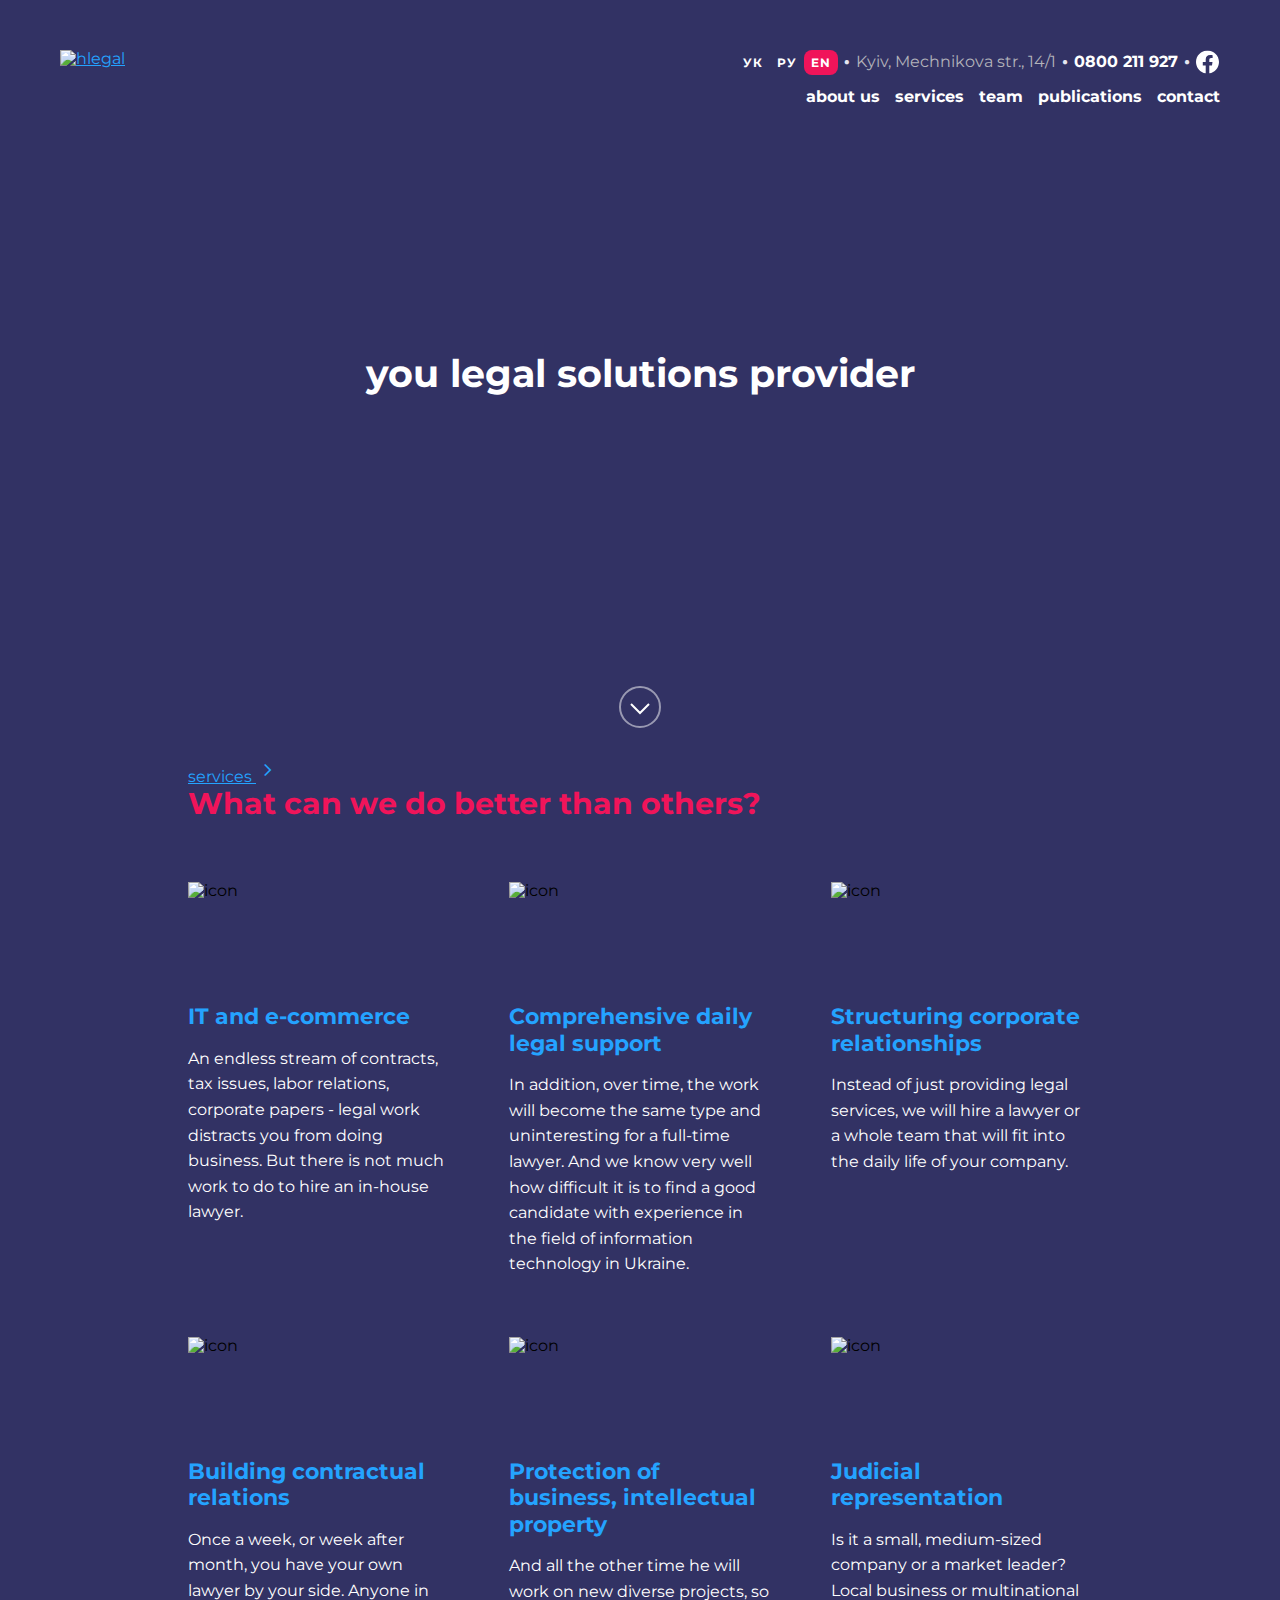
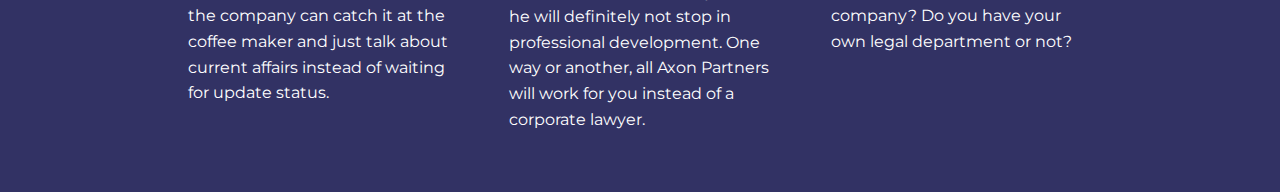
==== index.html @ b9152159 "Added services block (optimized)" ====
<!doctype html>
<html lang="en">
<head>
    <meta charset="UTF-8">
    <meta name="viewport"
          content="width=device-width, user-scalable=no, initial-scale=1.0, maximum-scale=1.0, minimum-scale=1.0">
    <meta http-equiv="X-UA-Compatible" content="ie=edge">
    <link rel="preconnect" href="https://fonts.googleapis.com">
    <link rel="preconnect" href="https://fonts.gstatic.com" crossorigin>
    <link href="https://fonts.googleapis.com/css2?family=Montserrat:wght@400;700&display=swap" rel="stylesheet">
    <link rel="stylesheet"
          href="https://fonts.googleapis.com/css2?family=Material+Symbols+Outlined:opsz,wght,FILL,GRAD@20..48,100..700,0..1,-50..200"/>
    <link rel="stylesheet" href="./style/normalize.css">
    <link rel="stylesheet" href="./style/style.css">
    <title>Hlegal | Homepage</title>
</head>
<body class="offer-page">
<header class="header">
    <div class="header--lang-bar">
        <ul class="languages">
            <li><a href="#">
                УК
            </a></li>
            <li><a href="#">
                РУ
            </a></li>
            <li><a class="active" href="#">
                EN
            </a></li>
        </ul>
        <span class="separator"> &#9679;</span>
        <p class="adress">Kyiv, Mechnikova str., 14/1</p>
        <span class="separator"> &#9679;</span>
        <a class="phone-number" href="tel:0800 211 927">0800 211 927</a>
        <span class="separator"> &#9679;</span>
        <a class="facebook" href="#"><img src="img/Facebook-Header.svg" alt="facebook"></a>
    </div>
    <div class="header--bar">
        <a class="logo-link" href=""><img src="img/Logo.svg" alt="hlegal"></a>
        <img class="slash" src="img/Slash.svg" alt="slash">
        <p>services</p>
        <div class="spacer"></div>
        <!--        <input type="checkbox" class="visually-hidden" id="nav-toggle">-->
        <!--        <label for="nav-toggle" class="header&#45;&#45;toggle">-->
        <!--            <span></span><span></span><span></span>-->
        <!--        </label>-->
    </div>
    <nav class="header--nav">
        <ul>
            <li><a href="#">about us</a></li>
            <li><a href="#">services</a></li>
            <li><a href="#">team</a></li>
            <li><a href="#">publications</a></li>
            <li><a href="#">contact</a></li>
        </ul>
    </nav>
</header>
<main>
    <section class="offer">
        <h1>you legal solutions provider</h1>
        <a class="move-down"></a>
    </section>
    <section class="services center">
        <div class="services--title">
        <a class="services--link" href="#">
            services
            <span class="material-symbols-outlined">
            keyboard_arrow_right
            </span>
        </a>
        <h2>
            What can we do better than others?
        </h2>
        </div>
        <article class="services--item">
            <img src="img/Icon_1.svg" alt="icon">

            <h3>
                IT and e-commerce
            </h3>
            <p>
                An endless stream of contracts, tax issues, labor relations, corporate papers - legal work distracts you
                from doing business. But there is not much work to do to hire an in-house lawyer.
            </p>
        </article>
        <article class="services--item">
            <img src="img/Icon_2.svg" alt="icon">

            <h3>
                Comprehensive daily
                legal support
            </h3>
            <p>
                In addition, over time, the work will become the same type and uninteresting for a full-time lawyer. And
                we know very well how difficult it is to find a good candidate with experience in the field of
                information technology in Ukraine.
            </p>
        </article>
        <article class="services--item">
            <img src="img/Icon_3.svg" alt="icon">

            <h3>
                Structuring corporate relationships
            </h3>
            <p>
                Instead of just providing legal services, we will hire a lawyer or a whole team that will fit into the
                daily life of your company.
            </p>
        </article>
        <article class="services--item">
            <img src="img/Icon_4.svg" alt="icon">

            <h3>
                Building contractual relations
            </h3>
            <p>
                Once a week, or week after month, you have your own lawyer by your side. Anyone in the company can catch
                it at the coffee maker and just talk about current affairs instead of waiting for update status.
            </p>
        </article>
        <article class="services--item">
            <img src="img/Icon_5.svg" alt="icon">

            <h3>
                Protection of business, intellectual property
            </h3>
            <p>
                And all the other time he will work on new diverse projects, so he will definitely not stop in
                professional development. One way or another, all Axon Partners will work for you instead of a corporate
                lawyer.
            </p>
        </article>
        <article class="services--item">
            <img src="img/Icon_6.svg" alt="icon">

            <h3>
                Judicial representation
            </h3>
            <p>
                Is it a small, medium-sized company or a market leader? Local business or multinational company? Do you
                have your own legal department or not?
            </p>
        </article>
    </section>
</main>
<footer>

</footer>

</body>
</html>
---- style/style.css ----
body {
  font-family: "Montserrat", sans-serif;
  background: var(--color-main-regular);
  position: relative;
}

.visually-hidden {
  clip: rect(0 0 0 0);
  clip-path: inset(50%);
  height: 1px;
  overflow: hidden;
  position: absolute;
  white-space: nowrap;
  width: 1px;
}

.center {
  padding-left: calc(50vw - 172px);
  padding-right: calc(50vw - 172px);
}

.material-symbols-outlined {
  font-variation-settings: "FILL" 0, "wght" 400, "GRAD" 0, "opsz" 48;
}

h1, h2, h3, h4 {
  font-weight: 700;
  line-height: 1.2;
  color: var(--color-main-regular);
}

a {
  color: var(--color-active-regular);
}

a:hover {
  color: var(--color-active-hover);
}

@media screen and (min-width: 768px) {
  .center {
    padding-left: calc(50vw - 324px);
    padding-right: calc(50vw - 324px);
  }
}
@media screen and (min-width: 1024px) {
  .center {
    padding-left: calc(50vw - 452px);
    padding-right: calc(50vw - 452px);
  }
}
@media screen and (min-width: 1900px) {
  .center {
    padding-left: calc(50vw - 800px);
    padding-right: calc(50vw - 800px);
  }
}
.header--lang-bar {
  display: flex;
  justify-content: space-between;
  box-sizing: border-box;
  align-items: center;
  background: rgba(245, 245, 250, 0.2);
  padding-left: 15px;
  padding-right: 15px;
}
.header--lang-bar .languages {
  padding: 13px 15px;
  display: flex;
  list-style-type: none;
  margin: 0;
}
.header--lang-bar .languages .active {
  background-color: var(--color-accent);
}
.header--lang-bar .languages a {
  text-decoration: none;
  color: var(--color-basic-white);
  font-weight: 700;
  font-size: 12px;
  letter-spacing: 1px;
  padding: 5px 7px;
  border-radius: 8px;
}
.header--lang-bar .separator {
  display: none;
}
.header--lang-bar .adress {
  display: none;
}
.header--lang-bar .facebook {
  display: none;
}
.header--lang-bar .phone-number {
  text-decoration: none;
  color: var(--color-basic-white);
  font-weight: 700;
  font-size: 16px;
}
.header--bar {
  padding: 15px 15px 12px;
  display: flex;
  align-items: flex-start;
}
.header--bar .logo-link {
  padding-bottom: 3px;
  margin-right: 4px;
}
.header--bar .logo-link img {
  width: 69px;
}
.header--bar p {
  color: var(--color-basic-white);
  margin: 0;
  font-size: 20px;
}
.header--nav {
  display: none;
}

@media screen and (min-width: 768px) {
  .header {
    padding-top: 50px;
    display: grid;
    grid-template-columns: auto;
    grid-template-rows: repeat(3, auto);
  }
  .header--lang-bar {
    background: transparent;
    justify-content: left;
    margin-bottom: 30px;
    padding-left: 60px;
  }
  .header--lang-bar .languages {
    padding: 0;
  }
  .header--lang-bar .separator {
    display: flex;
    font-size: 10px;
    color: var(--color-grey-separator);
    margin: 6px;
  }
  .header--lang-bar .adress {
    display: flex;
    color: var(--color-grey-text);
    font-size: 16px;
    margin: 0;
  }
  .header--lang-bar .facebook {
    display: flex;
    width: 24px;
    height: 24px;
  }
  .header--bar {
    flex-wrap: wrap;
    padding: 0 60px;
    margin-bottom: 30px;
    display: flex;
    flex-direction: column;
  }
  .header--bar .logo-link img {
    width: 130px;
  }
  .header--bar .slash {
    display: none;
  }
  .header--bar p {
    display: none;
  }
  .header--nav {
    padding-left: 60px;
    display: flex;
  }
  .header--nav ul {
    display: flex;
    gap: 15px;
    list-style-type: none;
    margin: 0;
    padding: 0;
  }
  .header--nav ul a {
    text-decoration: none;
    color: var(--color-basic-white);
    font-weight: 700;
  }
}
@media screen and (min-width: 1024px) {
  .header {
    grid-template-columns: 130px auto;
    grid-template-rows: repeat(2, auto);
  }
  .header--lang-bar {
    grid-column: 2/3;
    margin: 0 0 7px auto;
    padding: 0 60px 0 0;
  }
  .header--bar {
    grid-column: 1/2;
    grid-row: 1/3;
    margin: 0;
    padding: 0 0 0 60px;
  }
  .header--nav {
    grid-column: 2/3;
    margin: 7px 0 0 auto;
    padding: 0 60px 0 0;
  }
}
:root {
  --color-basic-white: #FFFFFF;
  --color-main-regular: #323264;
  --color-main-alt: #46466E;
  --color-main-soft: #686887;
  --color-accent: #F0145A;
  --color-active-regular: #24A3FF;
  --color-active-hover: #0085FF;
  --color-active-active: #0085FF;
  --color-grey-bg: #F5F5FA;
  --color-grey-bg-alt: #EDEDF7;
  --color-grey-text: #B3B3BA;
  --color-grey-separator: #E6E6F0;
}

.offer-page .offer {
  display: flex;
  flex-direction: column;
  justify-content: center;
  align-items: center;
  padding-top: 129px;
}
.offer-page .offer h1 {
  font-size: 38px;
  color: var(--color-basic-white);
  max-width: 315px;
  margin: 0 0 159px;
  text-align: center;
}
.offer-page .offer .move-down {
  display: flex;
  width: 42px;
  height: 42px;
  margin-bottom: 30px;
  background-image: url("../img/Scroll.svg");
  background-repeat: no-repeat;
}
.offer-page .offer .move-down:hover {
  background-image: url("../img/Scroll-active.svg");
}

@media screen and (min-width: 768px) {
  .offer-page .offer {
    padding-top: 269px;
  }
  .offer-page .offer h1 {
    max-width: none;
    margin: 0 0 417px;
  }
}
@media screen and (min-width: 1024px) {
  .offer-page .offer {
    padding-top: 245px;
  }
  .offer-page .offer h1 {
    max-width: none;
    margin: 0 0 289px;
  }
}
@media screen and (min-width: 1440px) {
  .offer-page .offer {
    padding-top: 261px;
  }
  .offer-page .offer h1 {
    max-width: none;
    margin: 0 0 305px;
  }
}
@media screen and (min-width: 1920px) {
  .offer-page .offer {
    padding-top: 361px;
  }
  .offer-page .offer h1 {
    max-width: none;
    margin: 0 0 405px;
  }
}
.services {
  display: flex;
  flex-direction: column;
  gap: 30px;
  padding-bottom: 60px;
}
.services--title--link {
  display: inline-flex;
  text-decoration: none;
  align-items: center;
  text-transform: uppercase;
  font-weight: 700;
  color: var(--color-active-regular);
  margin-bottom: 10px;
}
.services--title--link .material-symbols-outlined {
  font-variation-settings: "FILL" 0, "wght" 700, "GRAD" 0, "opsz" 48;
  color: var(--color-active-regular);
}
.services--title h2 {
  font-size: 30px;
  color: #F0145A;
  margin: 0;
}
.services--item {
  display: flex;
  flex-direction: column;
  justify-content: flex-start;
  max-width: 315px;
}
.services--item img {
  width: 92px;
  height: 92px;
  margin-bottom: 30px;
}
.services--item h3 {
  font-size: 22px;
  color: var(--color-active-regular);
  margin: 0 0 15px;
}
.services--item p {
  color: var(--color-basic-white);
  margin: 0;
  line-height: 1.6;
}

@media screen and (min-width: 768px) {
  .services {
    grid-template-columns: repeat(2, 1fr);
    display: grid;
    gap: 60px;
  }
  .services--title {
    grid-column: 1/-1;
  }
  .services--item {
    max-width: 294px;
  }
}
@media screen and (min-width: 1024px) {
  .services {
    grid-template-columns: repeat(3, 1fr);
    display: grid;
  }
  .services--item {
    max-width: 261px;
  }
}
@media screen and (min-width: 1440px) {
  .services--item {
    max-width: 400px;
  }
}
@media screen and (min-width: 1920px) {
  .services--item {
    max-width: 493px;
  }
}

/*# sourceMappingURL=style.css.map */
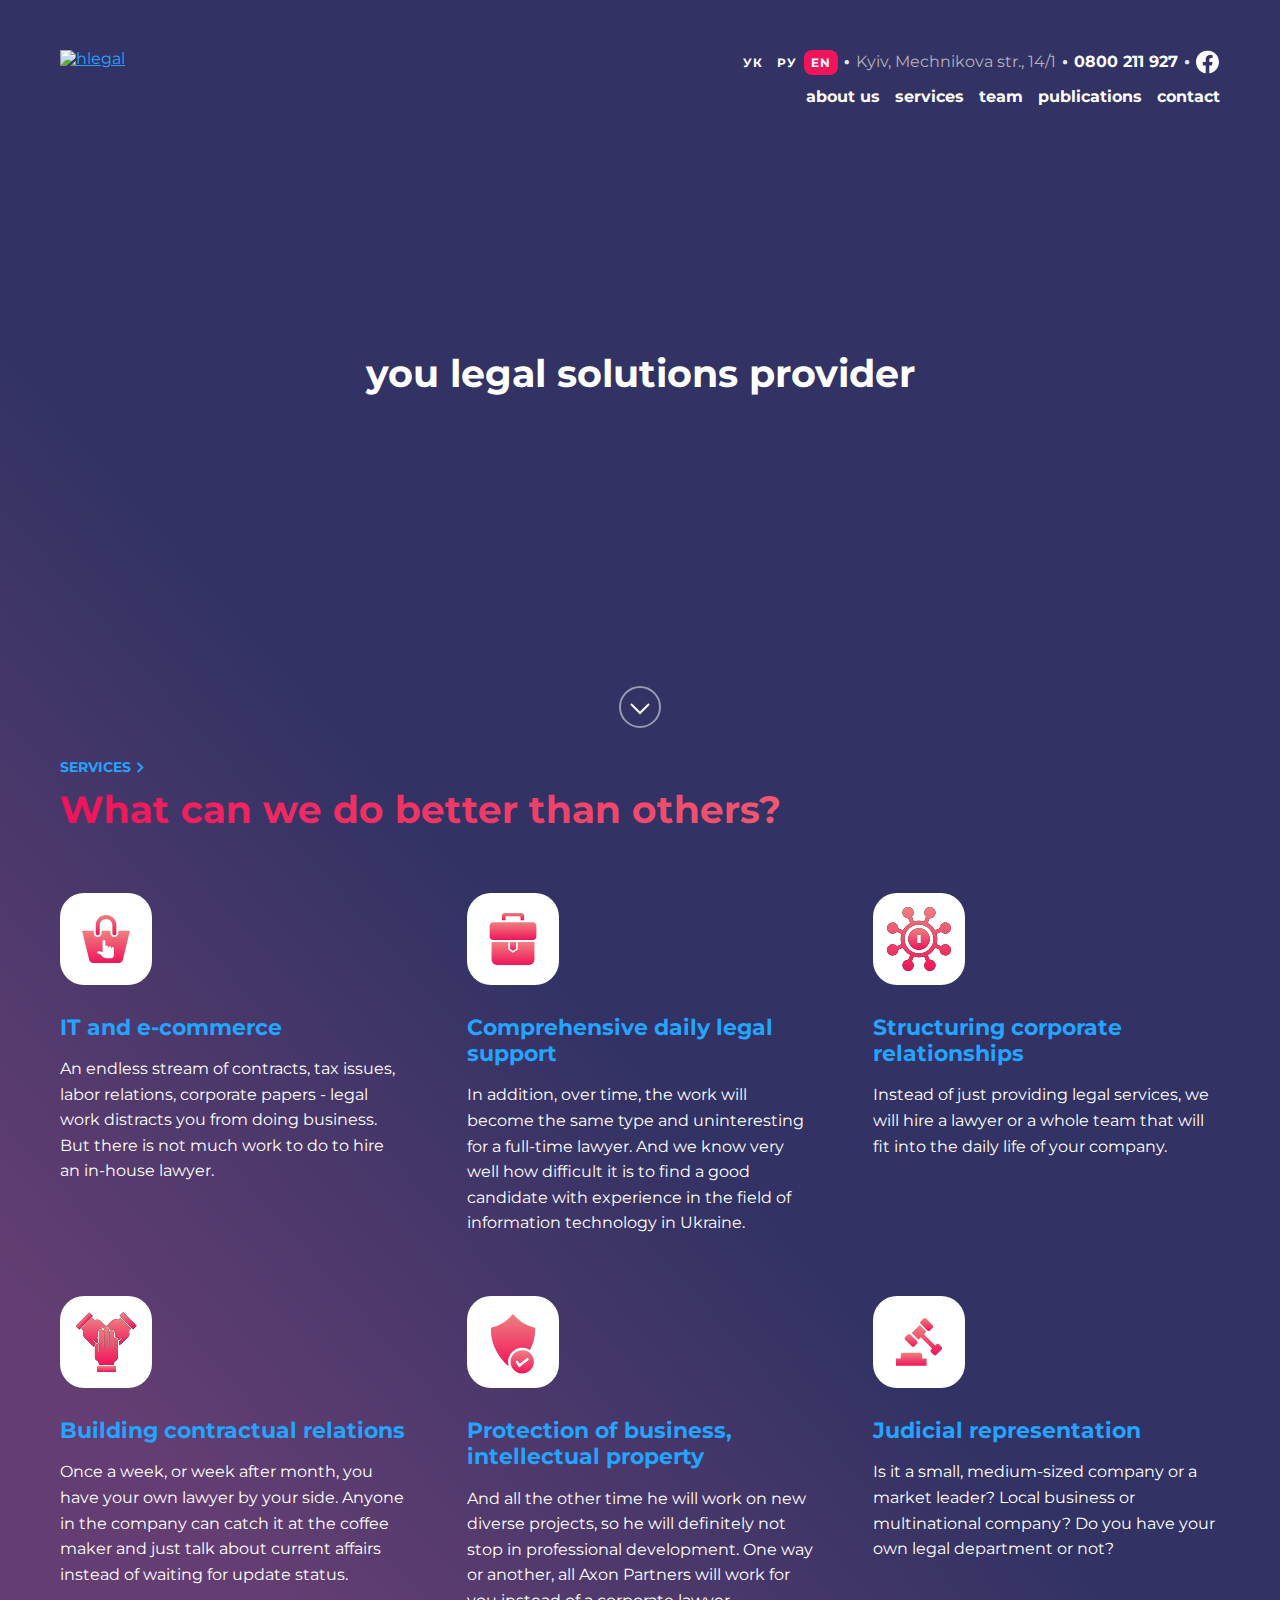
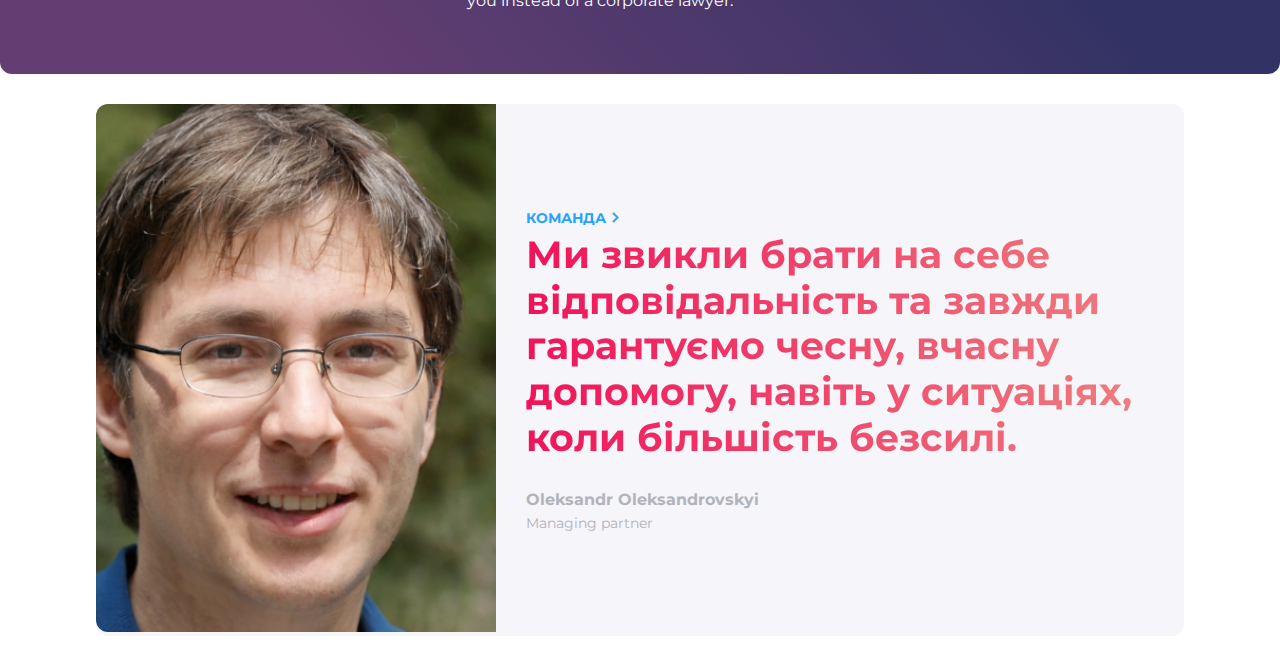
==== commit ea78f1af: "Added team block (optimized)" ====
--- a/index.html
+++ b/index.html
@@ -15,133 +15,213 @@
     <title>Hlegal | Homepage</title>
 </head>
 <body class="offer-page">
-<header class="header">
-    <div class="header--lang-bar">
-        <ul class="languages">
-            <li><a href="#">
-                УК
-            </a></li>
-            <li><a href="#">
-                РУ
-            </a></li>
-            <li><a class="active" href="#">
-                EN
-            </a></li>
-        </ul>
-        <span class="separator"> &#9679;</span>
-        <p class="adress">Kyiv, Mechnikova str., 14/1</p>
-        <span class="separator"> &#9679;</span>
-        <a class="phone-number" href="tel:0800 211 927">0800 211 927</a>
-        <span class="separator"> &#9679;</span>
-        <a class="facebook" href="#"><img src="img/Facebook-Header.svg" alt="facebook"></a>
+
+
+<main>
+    <div class="background-gradient">
+        <header class="header">
+            <div class="header--lang-bar">
+                <ul class="languages">
+                    <li><a href="#">
+                        УК
+                    </a></li>
+                    <li><a href="#">
+                        РУ
+                    </a></li>
+                    <li><a class="active" href="#">
+                        EN
+                    </a></li>
+                </ul>
+                <span class="separator"> &#9679;</span>
+                <p class="adress">Kyiv, Mechnikova str., 14/1</p>
+                <span class="separator"> &#9679;</span>
+                <a class="phone-number" href="tel:0800 211 927">0800 211 927</a>
+                <span class="separator"> &#9679;</span>
+                <a class="facebook" href="#"><img src="img/Facebook-Header.svg" alt="facebook"></a>
+            </div>
+            <div class="header--bar">
+                <a class="logo-link" href=""><img src="img/Logo.svg" alt="hlegal"></a>
+                <img class="slash" src="img/Slash.svg" alt="slash">
+                <p>services</p>
+                <div class="spacer"></div>
+                <!--        <input type="checkbox" class="visually-hidden" id="nav-toggle">-->
+                <!--        <label for="nav-toggle" class="header&#45;&#45;toggle">-->
+                <!--            <span></span><span></span><span></span>-->
+                <!--        </label>-->
+            </div>
+            <nav class="header--nav">
+                <ul>
+                    <li><a href="#">about us</a></li>
+                    <li><a href="#">services</a></li>
+                    <li><a href="#">team</a></li>
+                    <li><a href="#">publications</a></li>
+                    <li><a href="#">contact</a></li>
+                </ul>
+            </nav>
+        </header>
+        <section class="offer">
+            <h1>you legal solutions provider</h1>
+            <a class="move-down"></a>
+        </section>
+        <section class="services">
+            <div class="services--title">
+                <a class="category--link" href="#">
+                    services
+                    <span class="material-symbols-outlined">
+            keyboard_arrow_right
+            </span>
+                </a>
+                <h2>
+                    What can we do better than others?
+                </h2>
+            </div>
+            <article class="services--item">
+                <img src="img/Icon/Icon_1.svg" alt="icon">
+
+                <h3>
+                    IT and e-commerce
+                </h3>
+                <p>
+                    An endless stream of contracts, tax issues, labor relations, corporate papers - legal work distracts
+                    you
+                    from doing business. But there is not much work to do to hire an in-house lawyer.
+                </p>
+            </article>
+            <article class="services--item">
+                <img src="img/Icon/Icon_2.svg" alt="icon">
+
+                <h3>
+                    Comprehensive daily
+                    legal support
+                </h3>
+                <p>
+                    In addition, over time, the work will become the same type and uninteresting for a full-time lawyer.
+                    And
+                    we know very well how difficult it is to find a good candidate with experience in the field of
+                    information technology in Ukraine.
+                </p>
+            </article>
+            <article class="services--item">
+                <img src="img/Icon/Icon_3.svg" alt="icon">
+
+                <h3>
+                    Structuring corporate relationships
+                </h3>
+                <p>
+                    Instead of just providing legal services, we will hire a lawyer or a whole team that will fit into
+                    the
+                    daily life of your company.
+                </p>
+            </article>
+            <article class="services--item">
+                <img src="img/Icon/Icon_4.svg" alt="icon">
+
+                <h3>
+                    Building contractual relations
+                </h3>
+                <p>
+                    Once a week, or week after month, you have your own lawyer by your side. Anyone in the company can
+                    catch
+                    it at the coffee maker and just talk about current affairs instead of waiting for update status.
+                </p>
+            </article>
+            <article class="services--item">
+                <img src="img/Icon/Icon_5.svg" alt="icon">
+
+                <h3>
+                    Protection of business, intellectual property
+                </h3>
+                <p>
+                    And all the other time he will work on new diverse projects, so he will definitely not stop in
+                    professional development. One way or another, all Axon Partners will work for you instead of a
+                    corporate
+                    lawyer.
+                </p>
+            </article>
+            <article class="services--item">
+                <img src="img/Icon/Icon_6.svg" alt="icon">
+
+                <h3>
+                    Judicial representation
+                </h3>
+                <p>
+                    Is it a small, medium-sized company or a market leader? Local business or multinational company? Do
+                    you
+                    have your own legal department or not?
+                </p>
+            </article>
+        </section>
     </div>
-    <div class="header--bar">
-        <a class="logo-link" href=""><img src="img/Logo.svg" alt="hlegal"></a>
-        <img class="slash" src="img/Slash.svg" alt="slash">
-        <p>services</p>
-        <div class="spacer"></div>
-        <!--        <input type="checkbox" class="visually-hidden" id="nav-toggle">-->
-        <!--        <label for="nav-toggle" class="header&#45;&#45;toggle">-->
-        <!--            <span></span><span></span><span></span>-->
-        <!--        </label>-->
-    </div>
-    <nav class="header--nav">
-        <ul>
-            <li><a href="#">about us</a></li>
-            <li><a href="#">services</a></li>
-            <li><a href="#">team</a></li>
-            <li><a href="#">publications</a></li>
-            <li><a href="#">contact</a></li>
-        </ul>
-    </nav>
-</header>
-<main>
-    <section class="offer">
-        <h1>you legal solutions provider</h1>
-        <a class="move-down"></a>
+    <section class="team">
+        <div class="slider">
+            <article class="slider-item slider-item-active">
+                <div class="photo">
+                    <img src="img/Team-photos/Team-1.jpg" alt="partner">
+                </div>
+                <div class="info">
+                    <a class="category--link" href="#">
+                        команда
+                        <span class="material-symbols-outlined">
+            keyboard_arrow_right
+            </span>
+                    </a>
+                    <h3>
+                        Ми звикли брати на себе відповідальність та завжди гарантуємо чесну, вчасну допомогу, навіть у
+                        ситуаціях, коли більшість безсилі.
+                    </h3>
+                    <h4>
+                        Oleksandr Oleksandrovskyi
+                    </h4>
+                    <p>Managing partner</p>
+                </div>
+            </article>
+            <article class="slider-item ">
+                <div class="photo">
+                    <img src="img/Team-photos/Team-2.jpg" alt="partner">
+                </div>
+                <div class="info">
+                    <a class="category--link" href="#">
+                        team
+                        <span class="material-symbols-outlined">
+            keyboard_arrow_right
+            </span>
+                    </a>
+                    <h3 class="">
+                        We are used to taking responsibility and always guarantee honest, timely assistance, even in
+                        situations
+                        where most people are powerless.
+                    </h3>
+                    <h4>
+                        Oleksandr Oleksandrovskyi
+                    </h4>
+                    <p>Managing partner</p>
+                </div>
+            </article>
+            <article class="slider-item ">
+                <div class="photo">
+                    <img src="img/Team-photos/Team-3.jpg" alt="partner">
+                </div>
+                <div class="info">
+                    <a class="category--link" href="#">
+                        team
+                        <span class="material-symbols-outlined">
+            keyboard_arrow_right
+            </span>
+                    </a>
+                    <h3 class="">
+                        We are used to taking responsibility and always guarantee honest, timely assistance, even in
+                        situations
+                        where most people are powerless.
+                    </h3>
+                    <h4>
+                        Oleksandr Oleksandrovskyi
+                    </h4>
+                    <p>Managing partner</p>
+                </div>
+            </article>
+        </div>
     </section>
-    <section class="services center">
-        <div class="services--title">
-        <a class="services--link" href="#">
-            services
-            <span class="material-symbols-outlined">
-            keyboard_arrow_right
-            </span>
-        </a>
-        <h2>
-            What can we do better than others?
-        </h2>
-        </div>
-        <article class="services--item">
-            <img src="img/Icon_1.svg" alt="icon">
-
-            <h3>
-                IT and e-commerce
-            </h3>
-            <p>
-                An endless stream of contracts, tax issues, labor relations, corporate papers - legal work distracts you
-                from doing business. But there is not much work to do to hire an in-house lawyer.
-            </p>
-        </article>
-        <article class="services--item">
-            <img src="img/Icon_2.svg" alt="icon">
-
-            <h3>
-                Comprehensive daily
-                legal support
-            </h3>
-            <p>
-                In addition, over time, the work will become the same type and uninteresting for a full-time lawyer. And
-                we know very well how difficult it is to find a good candidate with experience in the field of
-                information technology in Ukraine.
-            </p>
-        </article>
-        <article class="services--item">
-            <img src="img/Icon_3.svg" alt="icon">
-
-            <h3>
-                Structuring corporate relationships
-            </h3>
-            <p>
-                Instead of just providing legal services, we will hire a lawyer or a whole team that will fit into the
-                daily life of your company.
-            </p>
-        </article>
-        <article class="services--item">
-            <img src="img/Icon_4.svg" alt="icon">
-
-            <h3>
-                Building contractual relations
-            </h3>
-            <p>
-                Once a week, or week after month, you have your own lawyer by your side. Anyone in the company can catch
-                it at the coffee maker and just talk about current affairs instead of waiting for update status.
-            </p>
-        </article>
-        <article class="services--item">
-            <img src="img/Icon_5.svg" alt="icon">
-
-            <h3>
-                Protection of business, intellectual property
-            </h3>
-            <p>
-                And all the other time he will work on new diverse projects, so he will definitely not stop in
-                professional development. One way or another, all Axon Partners will work for you instead of a corporate
-                lawyer.
-            </p>
-        </article>
-        <article class="services--item">
-            <img src="img/Icon_6.svg" alt="icon">
-
-            <h3>
-                Judicial representation
-            </h3>
-            <p>
-                Is it a small, medium-sized company or a market leader? Local business or multinational company? Do you
-                have your own legal department or not?
-            </p>
-        </article>
-    </section>
+
 </main>
 <footer>
 
--- a/style/style.css
+++ b/style/style.css
@@ -1,6 +1,6 @@
 body {
   font-family: "Montserrat", sans-serif;
-  background: var(--color-main-regular);
+  background: var(--color-basic-white);
   position: relative;
 }
 
@@ -15,8 +15,8 @@
 }
 
 .center {
-  padding-left: calc(50vw - 172px);
-  padding-right: calc(50vw - 172px);
+  padding-left: calc(50vw - 157px);
+  padding-right: calc(50vw - 157px);
 }
 
 .material-symbols-outlined {
@@ -35,6 +35,27 @@
 
 a:hover {
   color: var(--color-active-hover);
+}
+
+.background-gradient {
+  background: var(--color-bg-gradient);
+  border-radius: 0 0 12px 12px;
+  margin-bottom: 20px;
+}
+
+.category--link {
+  display: inline-flex;
+  text-decoration: none;
+  align-items: center;
+  text-transform: uppercase;
+  font-weight: 700;
+  color: var(--color-active-regular);
+  font-size: 14px;
+}
+.category--link .material-symbols-outlined {
+  font-variation-settings: "FILL" 0, "wght" 700, "GRAD" 0, "opsz" 48;
+  color: var(--color-active-regular);
+  font-size: 19px;
 }
 
 @media screen and (min-width: 768px) {
@@ -219,6 +240,8 @@
   --color-grey-bg-alt: #EDEDF7;
   --color-grey-text: #B3B3BA;
   --color-grey-separator: #E6E6F0;
+  --color-text-pink-gradient: linear-gradient(90.13deg, #F0145A 0.84%, #EF8080 99.96%);
+  --color-bg-gradient: linear-gradient(228.57deg, #323264 11.93%, #323264 57.17%, #643E72 87.46%);
 }
 
 .offer-page .offer {
@@ -287,31 +310,23 @@
   display: flex;
   flex-direction: column;
   gap: 30px;
-  padding-bottom: 60px;
-}
-.services--title--link {
-  display: inline-flex;
-  text-decoration: none;
-  align-items: center;
-  text-transform: uppercase;
-  font-weight: 700;
-  color: var(--color-active-regular);
+  padding: 0 30px 60px;
+}
+.services--title .category--link {
   margin-bottom: 10px;
 }
-.services--title--link .material-symbols-outlined {
-  font-variation-settings: "FILL" 0, "wght" 700, "GRAD" 0, "opsz" 48;
-  color: var(--color-active-regular);
-}
 .services--title h2 {
+  background: var(--color-text-pink-gradient);
+  -webkit-background-clip: text;
+  -webkit-text-fill-color: transparent;
+  background-clip: text;
   font-size: 30px;
-  color: #F0145A;
   margin: 0;
 }
 .services--item {
   display: flex;
   flex-direction: column;
   justify-content: flex-start;
-  max-width: 315px;
 }
 .services--item img {
   width: 92px;
@@ -334,12 +349,15 @@
     grid-template-columns: repeat(2, 1fr);
     display: grid;
     gap: 60px;
+    padding-right: 60px;
+    padding-left: 60px;
   }
   .services--title {
     grid-column: 1/-1;
   }
-  .services--item {
-    max-width: 294px;
+  .services--title h2 {
+    max-width: 100%;
+    font-size: 38px;
   }
 }
 @media screen and (min-width: 1024px) {
@@ -347,18 +365,120 @@
     grid-template-columns: repeat(3, 1fr);
     display: grid;
   }
-  .services--item {
-    max-width: 261px;
+}
+@media screen and (min-width: 1920px) {
+  .services {
+    padding-right: 160px;
+    padding-left: 160px;
+  }
+}
+.team {
+  margin-top: 30px;
+  margin-bottom: 30px;
+  background: #F5F5FA;
+  box-sizing: border-box;
+}
+.team .slider {
+  background: #F5F5FA;
+  width: 85%;
+  margin: 0 auto;
+}
+.team .slider-item {
+  display: none;
+  flex-direction: column;
+  justify-content: center;
+  align-items: center;
+}
+.team .slider-item .photo {
+  width: 100%;
+}
+.team .slider-item .photo img {
+  height: 500px;
+  width: 100%;
+  object-fit: cover;
+  object-position: center;
+  border-radius: 12px 12px 0px 0px;
+}
+.team .slider-item .info {
+  display: flex;
+  flex-direction: column;
+  align-items: flex-start;
+  width: 100%;
+  padding: 30px;
+}
+.team .slider-item .info .category--link {
+  margin-bottom: 5px;
+}
+.team .slider-item .info h3 {
+  background: var(--color-text-pink-gradient);
+  -webkit-background-clip: text;
+  -webkit-text-fill-color: transparent;
+  background-clip: text;
+  text-fill-color: transparent;
+  font-size: 30px;
+  margin: 0 0 30px;
+}
+.team .slider-item .info h4 {
+  font-size: 16px;
+  font-weight: 700;
+  color: var(--color-grey-text);
+  margin: 0 0 6px;
+}
+.team .slider-item .info p {
+  font-size: 14px;
+  color: var(--color-grey-text);
+  margin: 0;
+}
+.team .slider .slider-item-active.slider-item {
+  display: flex;
+}
+
+@media screen and (min-width: 768px) {
+  .team {
+    background: var(--color-basic-white);
+  }
+  .team .slider {
+    border-radius: 12px;
+  }
+  .team .slider-item {
+    flex-wrap: wrap;
+    flex-direction: row;
+  }
+  .team .slider-item .photo {
+    width: 100%;
+    height: 500px;
+  }
+  .team .slider-item .info h3 {
+    font-size: 38px;
+  }
+}
+@media screen and (min-width: 1024px) {
+  .team .slider-item {
+    justify-content: flex-start;
+    flex-wrap: nowrap;
+  }
+  .team .slider-item .photo {
+    height: 100%;
+    width: 400px;
+  }
+  .team .slider-item .photo img {
+    width: 400px;
+    height: 528px;
+    border-radius: 12px 0px 0px 12px;
   }
 }
 @media screen and (min-width: 1440px) {
-  .services--item {
-    max-width: 400px;
-  }
-}
-@media screen and (min-width: 1920px) {
-  .services--item {
-    max-width: 493px;
+  .team {
+    padding-right: 160px;
+    padding-left: 160px;
+  }
+  .team .slider {
+    width: 90%;
+  }
+  .team .slider-item .photo img {
+    width: 400px;
+    height: 344px;
+    border-radius: 12px 0px 0px 12px;
   }
 }
 
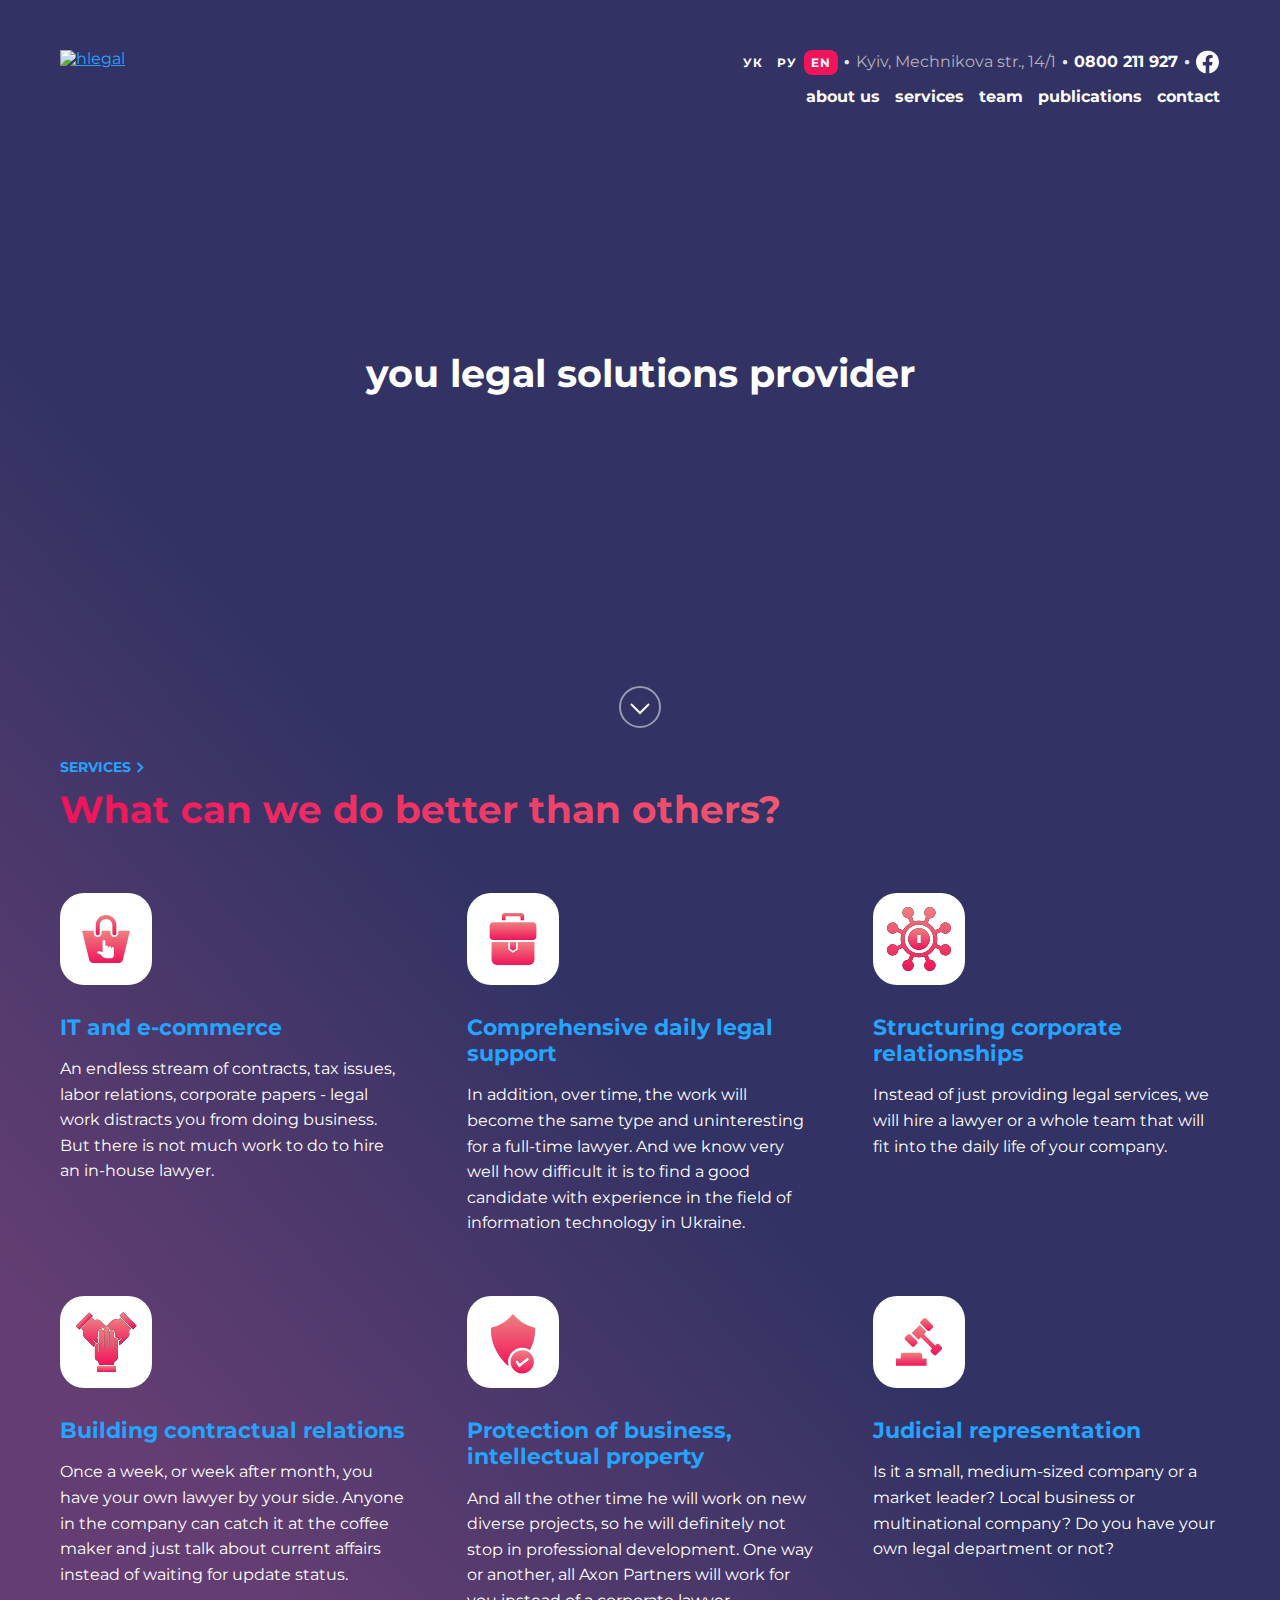
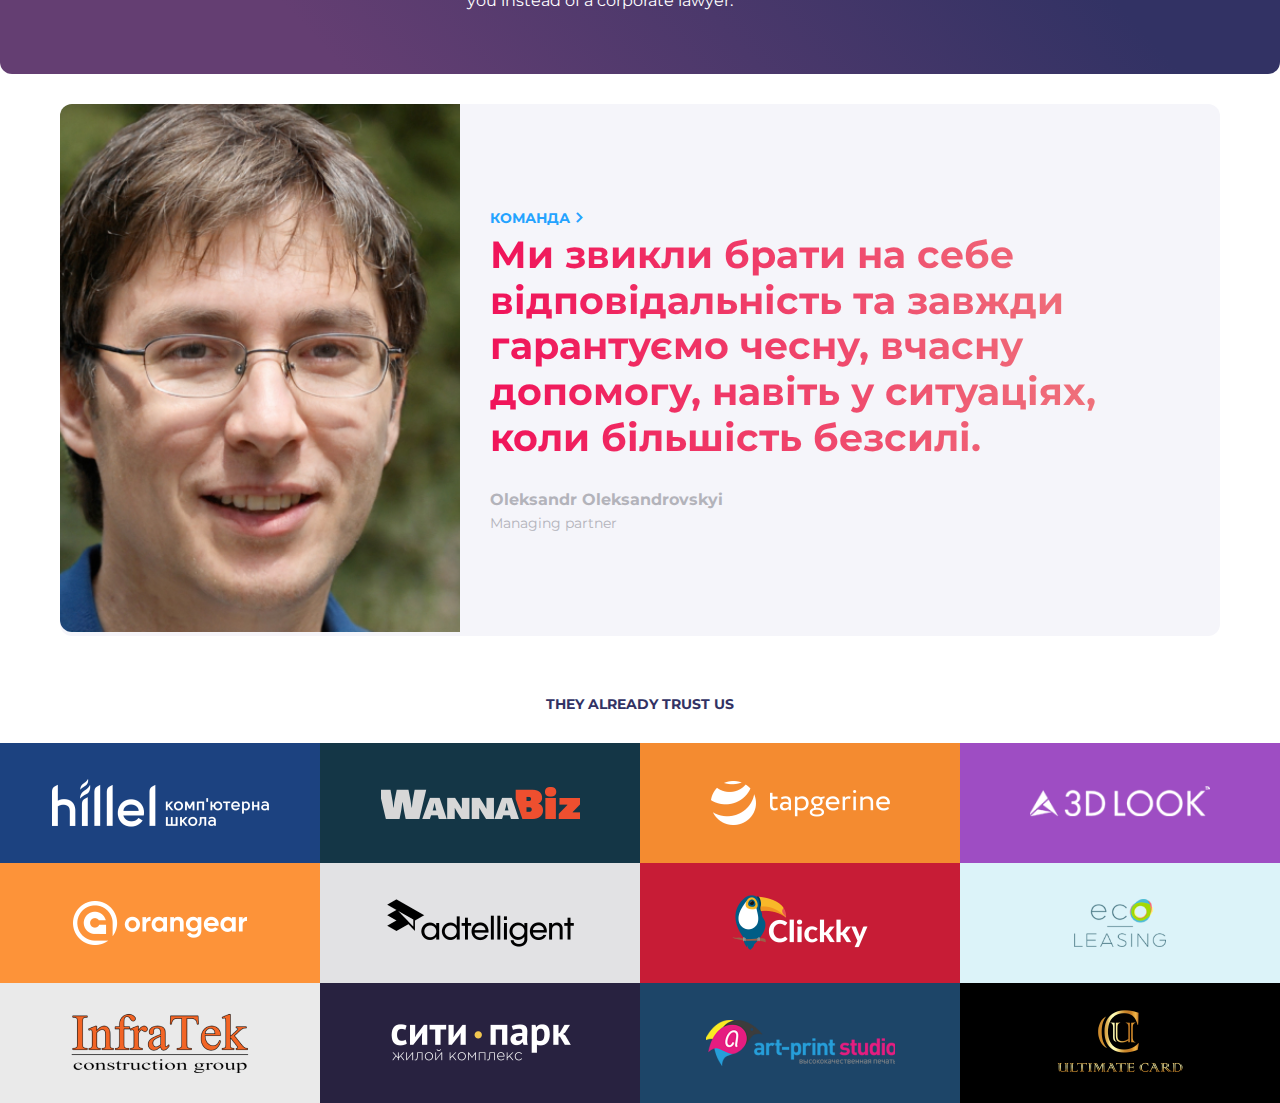
==== commit 739b8397: "Added clients block" ====
--- a/index.html
+++ b/index.html
@@ -221,6 +221,49 @@
             </article>
         </div>
     </section>
+    <section class="clients">
+        <h3>They already trust us</h3>
+
+        <div class="client hillel">
+            <img src="img/Clients/hillel.png" height="48" alt="hillel">
+        </div>
+        <div class="client wannabiz">
+            <img src="img/Clients/wannabiz.png" height="32" alt="wannabiz">
+        </div>
+        <div class="client tapgerine">
+            <img src="img/Clients/tapgerine.png" height="44" alt="tapgerine">
+        </div>
+        <div class="client treedlook">
+            <img src="img/Clients/3dlook.png" height="42" alt="treedlook">
+        </div>
+        <div class="client orangear">
+            <img src="img/Clients/orangear.png" height="44" alt="orangear">
+        </div>
+        <div class="client adtelligent">
+            <img src="img/Clients/adtelligent.png" height="48" alt="adtelligent">
+        </div>
+        <div class="client clickkly desktop_client">
+            <img src="img/Clients/clickkly.png" height="61" alt="clickkly">
+        </div>
+        <div class="client ecolease desktop_client">
+            <img src="img/Clients/ecolease.png" height="48" alt="ecolease">
+        </div>
+        <div class="client infatek desktop_client">
+            <img src="img/Clients/infatek.png" height="60" alt="infatek">
+        </div>
+        <div class="client sitipark desktop_client">
+            <img src="img/Clients/sitipark.png" height="38" alt="sitipark">
+        </div>
+        <div class="client artprint desktop_client">
+            <img src="img/Clients/artprint.png" height="46" alt="artprint">
+        </div>
+        <div class="client ultimatecard desktop_client">
+            <img src="img/Clients/ultimatecard.png" height="95" alt="ultimatecard">
+        </div>
+
+
+    </section>
+
 
 </main>
 <footer>
--- a/style/style.css
+++ b/style/style.css
@@ -319,7 +319,6 @@
   background: var(--color-text-pink-gradient);
   -webkit-background-clip: text;
   -webkit-text-fill-color: transparent;
-  background-clip: text;
   font-size: 30px;
   margin: 0;
 }
@@ -374,14 +373,14 @@
 }
 .team {
   margin-top: 30px;
-  margin-bottom: 30px;
+  margin-bottom: 60px;
   background: #F5F5FA;
   box-sizing: border-box;
 }
 .team .slider {
   background: #F5F5FA;
-  width: 85%;
-  margin: 0 auto;
+  padding-left: 30px;
+  padding-right: 30px;
 }
 .team .slider-item {
   display: none;
@@ -397,7 +396,7 @@
   width: 100%;
   object-fit: cover;
   object-position: center;
-  border-radius: 12px 12px 0px 0px;
+  border-radius: 12px 12px 0 0;
 }
 .team .slider-item .info {
   display: flex;
@@ -439,6 +438,8 @@
   }
   .team .slider {
     border-radius: 12px;
+    padding: 0;
+    margin: 0 60px;
   }
   .team .slider-item {
     flex-wrap: wrap;
@@ -464,21 +465,110 @@
   .team .slider-item .photo img {
     width: 400px;
     height: 528px;
-    border-radius: 12px 0px 0px 12px;
+    border-radius: 12px 0 0 12px;
   }
 }
 @media screen and (min-width: 1440px) {
-  .team {
-    padding-right: 160px;
-    padding-left: 160px;
-  }
-  .team .slider {
-    width: 90%;
-  }
   .team .slider-item .photo img {
     width: 400px;
     height: 344px;
-    border-radius: 12px 0px 0px 12px;
+    border-radius: 12px 0 0 12px;
+  }
+}
+@media screen and (min-width: 1920px) {
+  .team .slider {
+    margin: 0 160px;
+  }
+}
+.clients {
+  display: flex;
+  flex-direction: column;
+}
+.clients h3 {
+  font-size: 14px;
+  text-transform: uppercase;
+  margin: 0 auto 30px;
+}
+.clients .client {
+  display: flex;
+  height: 120px;
+  align-items: center;
+  justify-content: center;
+}
+.clients .hillel {
+  background: #1C4280;
+}
+.clients .wannabiz {
+  background: #143646;
+}
+.clients .tapgerine {
+  background: #F48B30;
+}
+.clients .treedlook {
+  background: #9E4DC3;
+}
+.clients .orangear {
+  background: #FD9339;
+}
+.clients .adtelligent {
+  background: #E2E2E4;
+}
+.clients .clickkly {
+  background: #C71C36;
+}
+.clients .ecolease {
+  background: #DCF3F9;
+}
+.clients .infatek {
+  background: #EAEAEA;
+}
+.clients .sitipark {
+  background: #282240;
+}
+.clients .artprint {
+  background: #1D4568;
+}
+.clients .ultimatecard {
+  background: #000000;
+}
+.clients .desktop_client {
+  display: none;
+}
+
+@media screen and (min-width: 768px) {
+  .clients {
+    display: grid;
+    grid-template-columns: repeat(3, 1fr);
+  }
+  .clients h3 {
+    grid-column: 1/-1;
+  }
+  .clients .desktop_client {
+    display: flex;
+  }
+}
+@media screen and (min-width: 1024px) {
+  .clients {
+    display: grid;
+    grid-template-columns: repeat(4, 1fr);
+  }
+}
+@media screen and (min-width: 1920px) {
+  .clients {
+    padding-left: 100px;
+    padding-right: 100px;
+  }
+  .hillel {
+    border-radius: 12px 0 0 0;
+  }
+  .treedlook {
+    border-radius: 0 12px 0 0;
+  }
+  .infatek {
+    border-radius: 0 0 0 12px;
+  }
+  .ultimatecard {
+    border-radius: 0 0 12px 0;
   }
 }
 
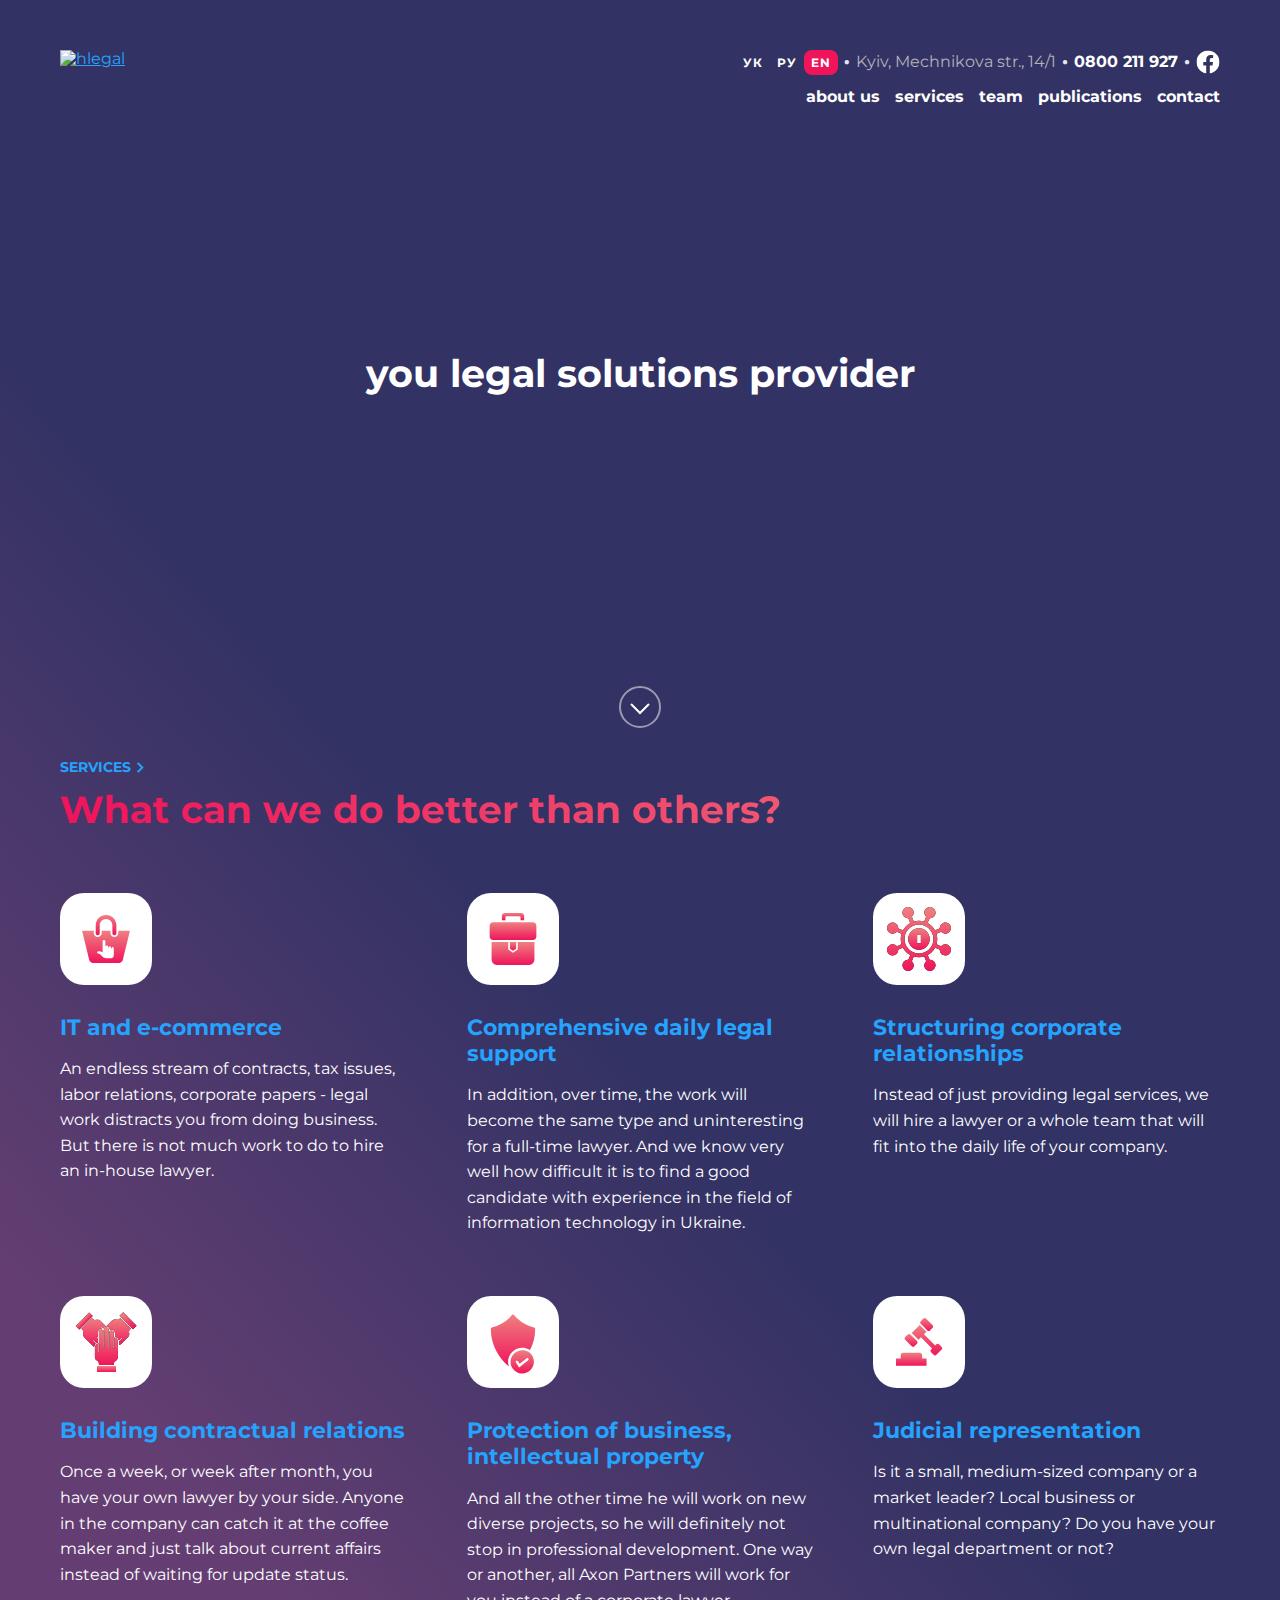
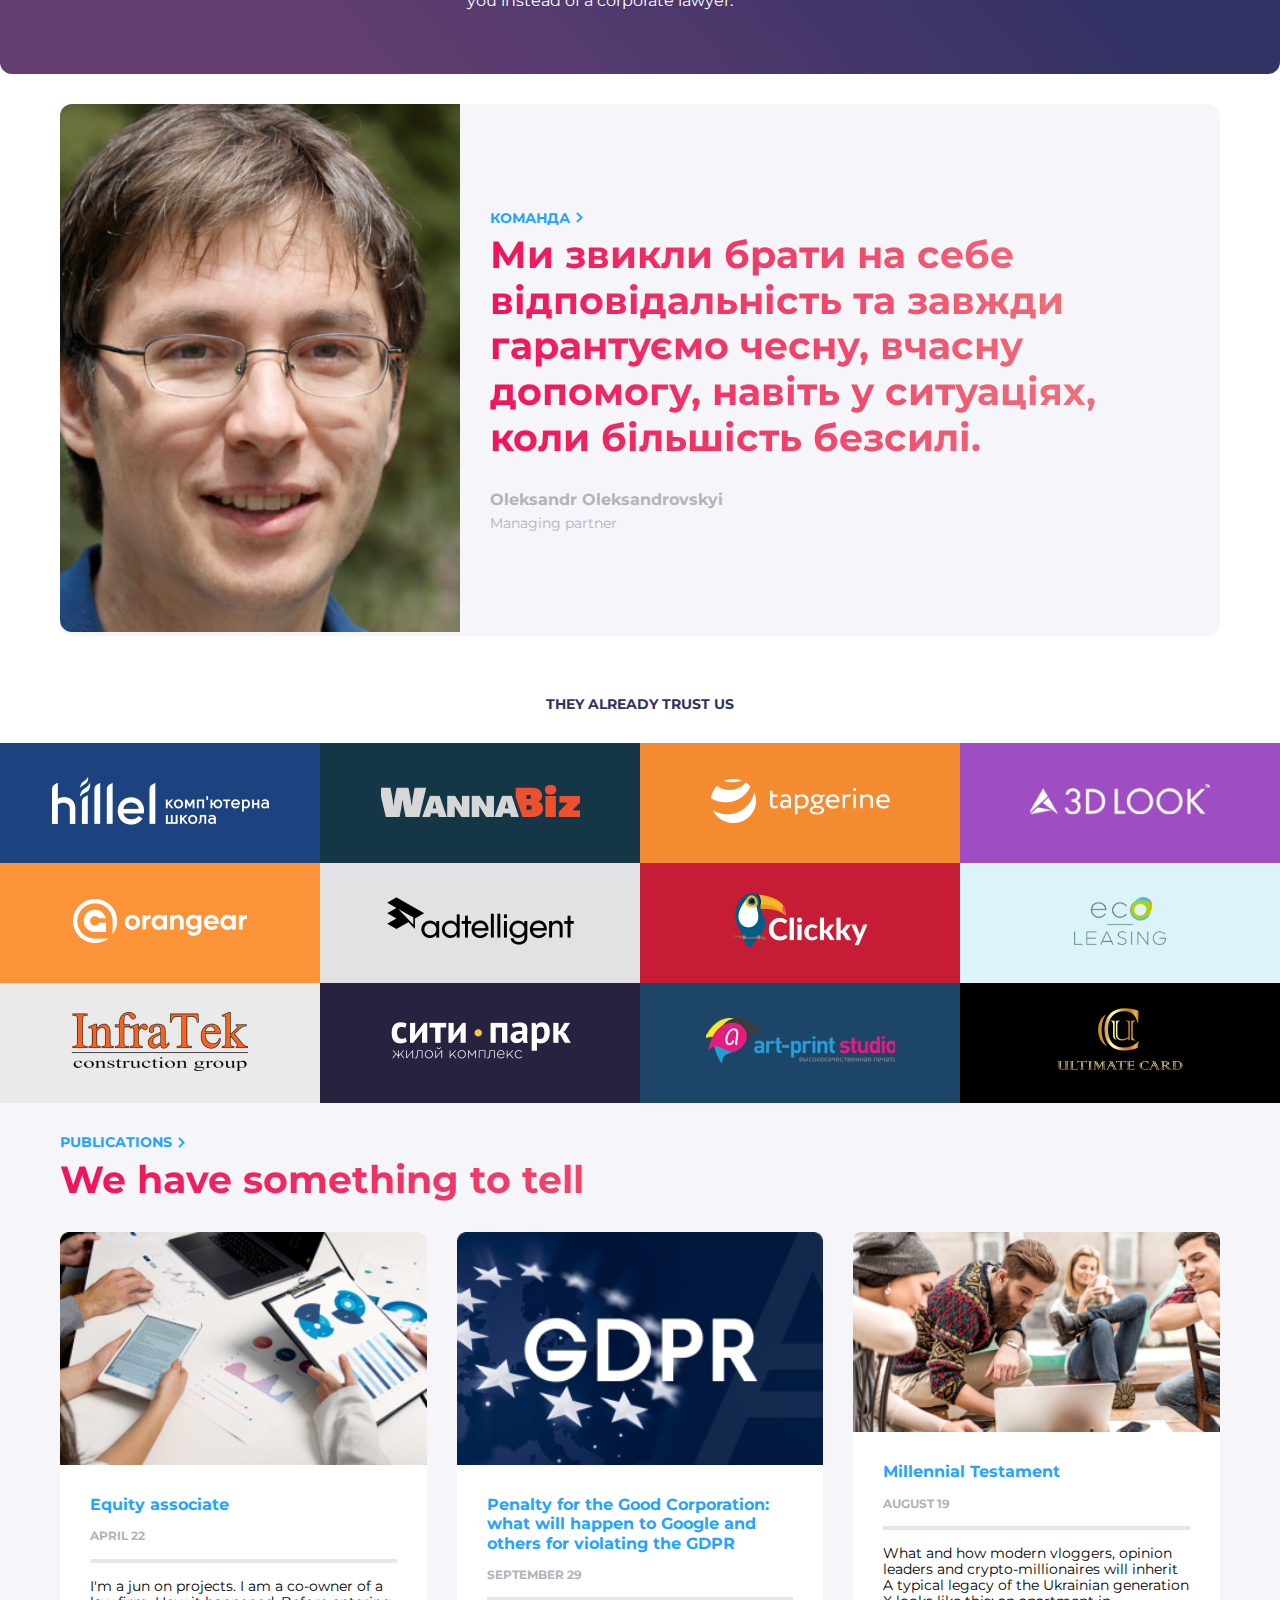
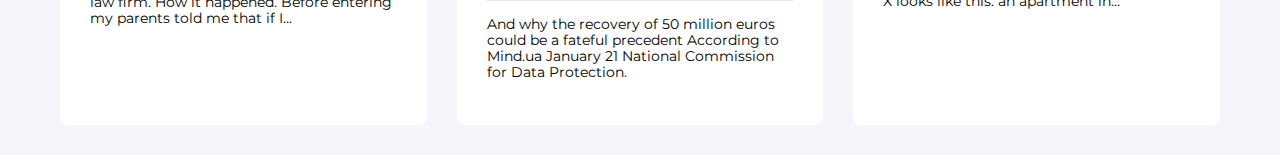
==== commit 87d04bf0: "Added publications block" ====
--- a/index.html
+++ b/index.html
@@ -225,45 +225,103 @@
         <h3>They already trust us</h3>
 
         <div class="client hillel">
-            <img src="img/Clients/hillel.png" height="48" alt="hillel">
+            <a href="#"><img src="img/Clients/hillel.png" height="48" alt="hillel"></a>
         </div>
         <div class="client wannabiz">
-            <img src="img/Clients/wannabiz.png" height="32" alt="wannabiz">
+            <a href="#"><img src="img/Clients/wannabiz.png" height="32" alt="wannabiz"></a>
         </div>
         <div class="client tapgerine">
-            <img src="img/Clients/tapgerine.png" height="44" alt="tapgerine">
+            <a href="#"><img src="img/Clients/tapgerine.png" height="44" alt="tapgerine"></a>
         </div>
         <div class="client treedlook">
-            <img src="img/Clients/3dlook.png" height="42" alt="treedlook">
+            <a href="#"><img src="img/Clients/3dlook.png" height="42" alt="treedlook"></a>
         </div>
         <div class="client orangear">
-            <img src="img/Clients/orangear.png" height="44" alt="orangear">
+            <a href="#"><img src="img/Clients/orangear.png" height="44" alt="orangear"></a>
         </div>
         <div class="client adtelligent">
-            <img src="img/Clients/adtelligent.png" height="48" alt="adtelligent">
+            <a href="#"><img src="img/Clients/adtelligent.png" height="48" alt="adtelligent"></a>
         </div>
         <div class="client clickkly desktop_client">
-            <img src="img/Clients/clickkly.png" height="61" alt="clickkly">
+            <a href="#"><img src="img/Clients/clickkly.png" height="61" alt="clickkly"></a>
         </div>
         <div class="client ecolease desktop_client">
-            <img src="img/Clients/ecolease.png" height="48" alt="ecolease">
+            <a href="#"><img src="img/Clients/ecolease.png" height="48" alt="ecolease"></a>
         </div>
         <div class="client infatek desktop_client">
-            <img src="img/Clients/infatek.png" height="60" alt="infatek">
+            <a href="#"><img src="img/Clients/infatek.png" height="60" alt="infatek"></a>
         </div>
         <div class="client sitipark desktop_client">
-            <img src="img/Clients/sitipark.png" height="38" alt="sitipark">
+            <a href="#"><img src="img/Clients/sitipark.png" height="38" alt="sitipark"></a>
         </div>
         <div class="client artprint desktop_client">
-            <img src="img/Clients/artprint.png" height="46" alt="artprint">
+            <a href="#"><img src="img/Clients/artprint.png" height="46" alt="artprint"></a>
         </div>
         <div class="client ultimatecard desktop_client">
-            <img src="img/Clients/ultimatecard.png" height="95" alt="ultimatecard">
+            <a href="#"><img src="img/Clients/ultimatecard.png" height="95" alt="ultimatecard"></a>
         </div>
 
 
     </section>
 
+    <section class="publications">
+        <a class="category--link" href="#">
+            Publications
+            <span class="material-symbols-outlined">
+            keyboard_arrow_right
+            </span>
+        </a>
+        <h2>
+            We have something to tell
+        </h2>
+        <div class="publications__content">
+        <div class="publications__content-item">
+            <img src="img/Cover.jpg" alt="image">
+            <div class="publications__content-item-info">
+                <h3>
+                    Equity associate
+                </h3>
+                <h4>
+                    April 22
+                </h4>
+                <p>
+                    I'm a jun on projects. I am a co-owner of a law firm. How it happened. Before entering my parents
+                    told me that if I…
+                </p>
+            </div>
+        </div>
+        <div class="publications__content-item">
+            <img src="img/Cover-1.jpg" alt="image">
+            <div class="publications__content-item-info">
+                <h3>
+                    Penalty for the Good Corporation: what will happen to Google and others for violating the GDPR
+                </h3>
+                <h4>
+                    September 29
+                </h4>
+                <p>
+                    And why the recovery of 50 million euros could be a fateful precedent According to Mind.ua January
+                    21 National Commission for Data Protection.
+                </p>
+            </div>
+        </div>
+        <div class="publications__content-item publications__content-item-last">
+            <img src="img/Cover-2.jpg" alt="image">
+            <div class="publications__content-item-info">
+                <h3>
+                    Millennial Testament
+                </h3>
+                <h4>
+                    August 19
+                </h4>
+                <p>
+                    What and how modern vloggers, opinion leaders and crypto-millionaires will inherit A typical legacy
+                    of the Ukrainian generation X looks like this: an apartment in…
+                </p>
+            </div>
+        </div>
+        </div>
+    </section>
 
 </main>
 <footer>
--- a/style/style.css
+++ b/style/style.css
@@ -12,6 +12,10 @@
   position: absolute;
   white-space: nowrap;
   width: 1px;
+}
+
+img {
+  width: 100%;
 }
 
 .center {
@@ -240,6 +244,7 @@
   --color-grey-bg-alt: #EDEDF7;
   --color-grey-text: #B3B3BA;
   --color-grey-separator: #E6E6F0;
+  --color-basic-black: #000000;
   --color-text-pink-gradient: linear-gradient(90.13deg, #F0145A 0.84%, #EF8080 99.96%);
   --color-bg-gradient: linear-gradient(228.57deg, #323264 11.93%, #323264 57.17%, #643E72 87.46%);
 }
@@ -555,8 +560,7 @@
 }
 @media screen and (min-width: 1920px) {
   .clients {
-    padding-left: 100px;
-    padding-right: 100px;
+    padding: 0 100px 60px;
   }
   .hillel {
     border-radius: 12px 0 0 0;
@@ -571,5 +575,89 @@
     border-radius: 0 0 12px 0;
   }
 }
+.publications {
+  padding: 30px;
+  background: var(--color-grey-bg);
+}
+.publications .category--link {
+  margin: 0 0 5px;
+}
+.publications h2 {
+  font-size: 30px;
+  background: var(--color-text-pink-gradient);
+  -webkit-background-clip: text;
+  -webkit-text-fill-color: transparent;
+  margin: 0 0 30px;
+}
+.publications__content {
+  display: flex;
+  flex-direction: column;
+  gap: 30px;
+}
+.publications__content-item {
+  display: flex;
+  flex-direction: column;
+  box-sizing: border-box;
+  background: var(--color-basic-white);
+  border-radius: 8px;
+}
+.publications__content-item img {
+  border-radius: 8px 8px 0 0;
+}
+.publications__content-item-info {
+  padding: 30px;
+}
+.publications__content-item-info h3 {
+  font-size: 16px;
+  color: var(--color-active-regular);
+  position: relative;
+  margin: 0 0 15px;
+}
+.publications__content-item-info h4 {
+  font-size: 12px;
+  color: var(--color-grey-text);
+  text-transform: uppercase;
+  margin: 0 0 15px;
+}
+.publications__content-item-info p {
+  font-size: 14px;
+  color: var(--color-basic-black);
+  padding-top: 15px;
+  border-top: 4px solid var(--color-grey-separator);
+}
+
+@media screen and (min-width: 768px) {
+  .publications {
+    padding: 30px 60px;
+  }
+  .publications h2 {
+    font-size: 38px;
+  }
+  .publications__content {
+    display: grid;
+    grid-template-columns: repeat(2, 1fr);
+  }
+  .publications__content-item-last {
+    grid-column: 1/-1;
+  }
+  .publications__content-item-last img {
+    height: 200px;
+    object-fit: cover;
+  }
+}
+@media screen and (min-width: 1024px) {
+  .publications__content {
+    display: grid;
+    grid-template-columns: repeat(3, 1fr);
+  }
+  .publications__content-item-last {
+    grid-column: 3/-1;
+  }
+}
+@media screen and (min-width: 1920px) {
+  .publications {
+    padding: 30px 160px;
+  }
+}
 
 /*# sourceMappingURL=style.css.map */
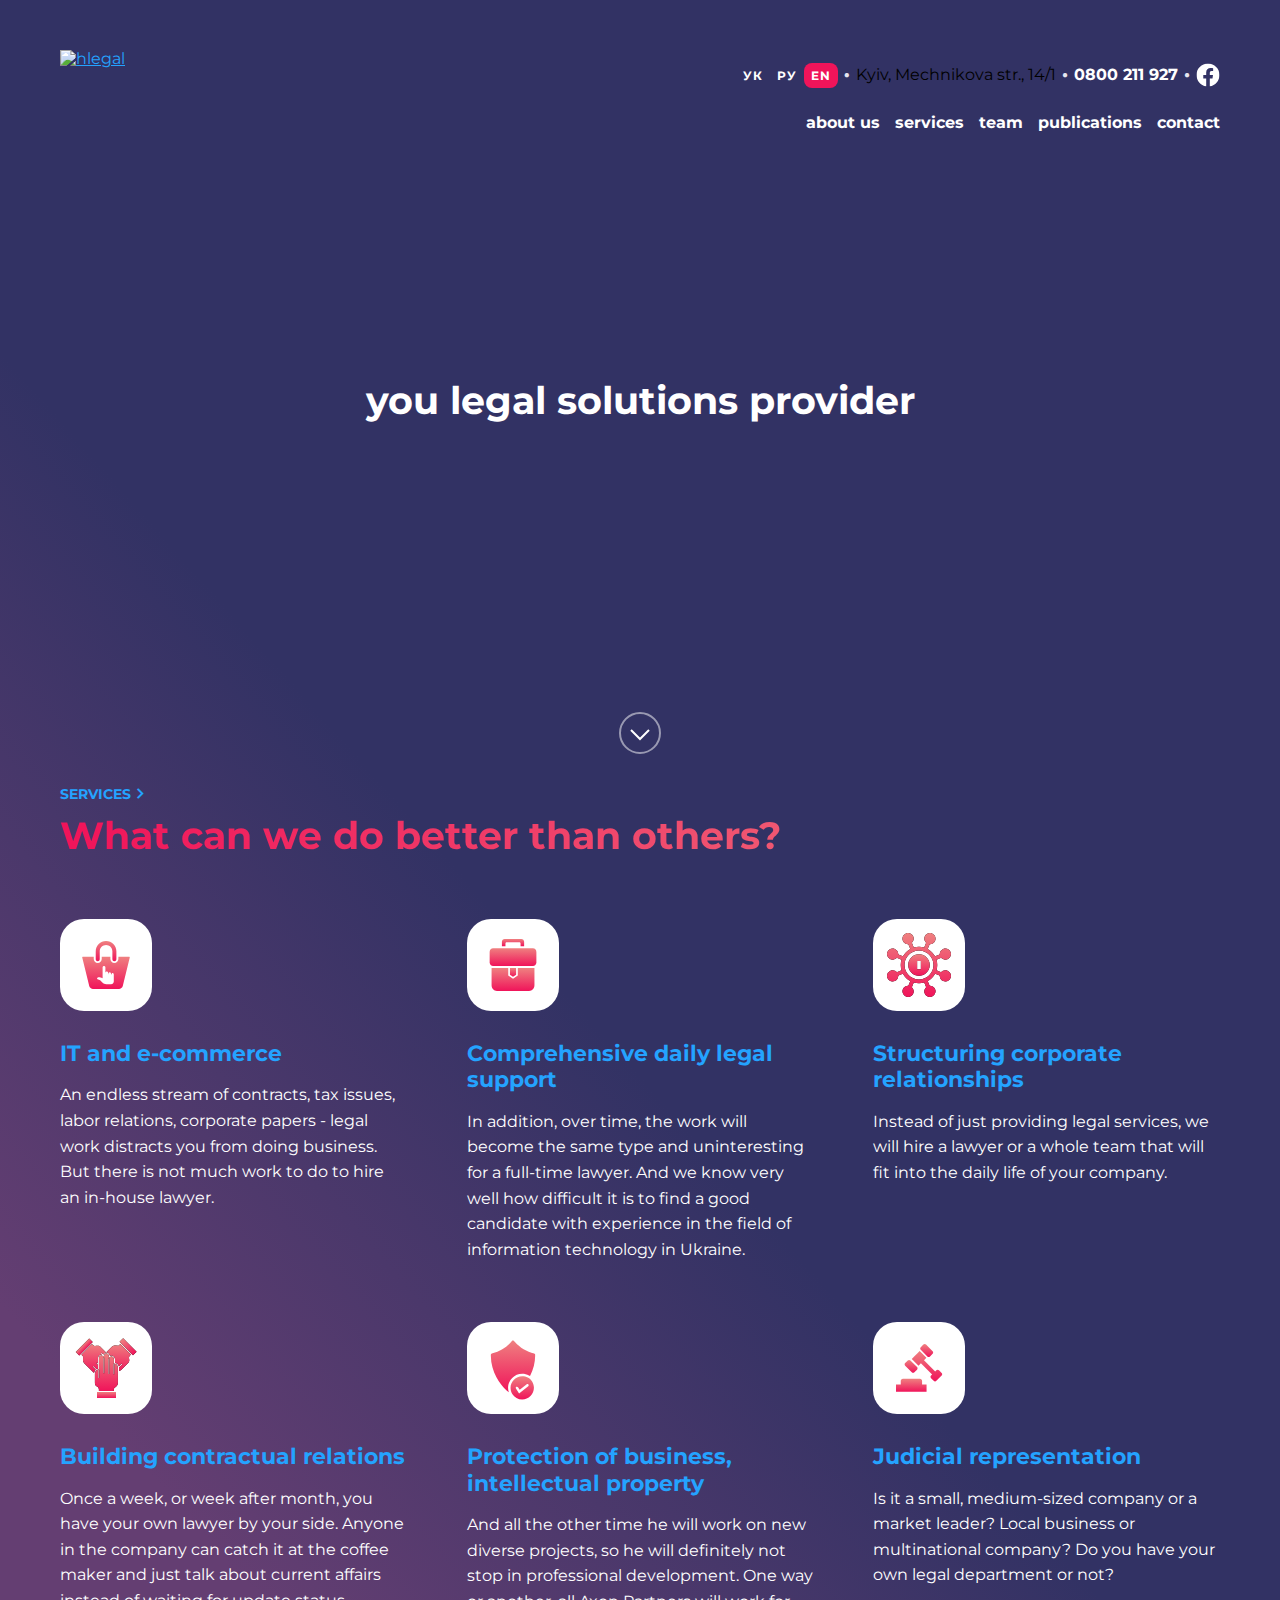
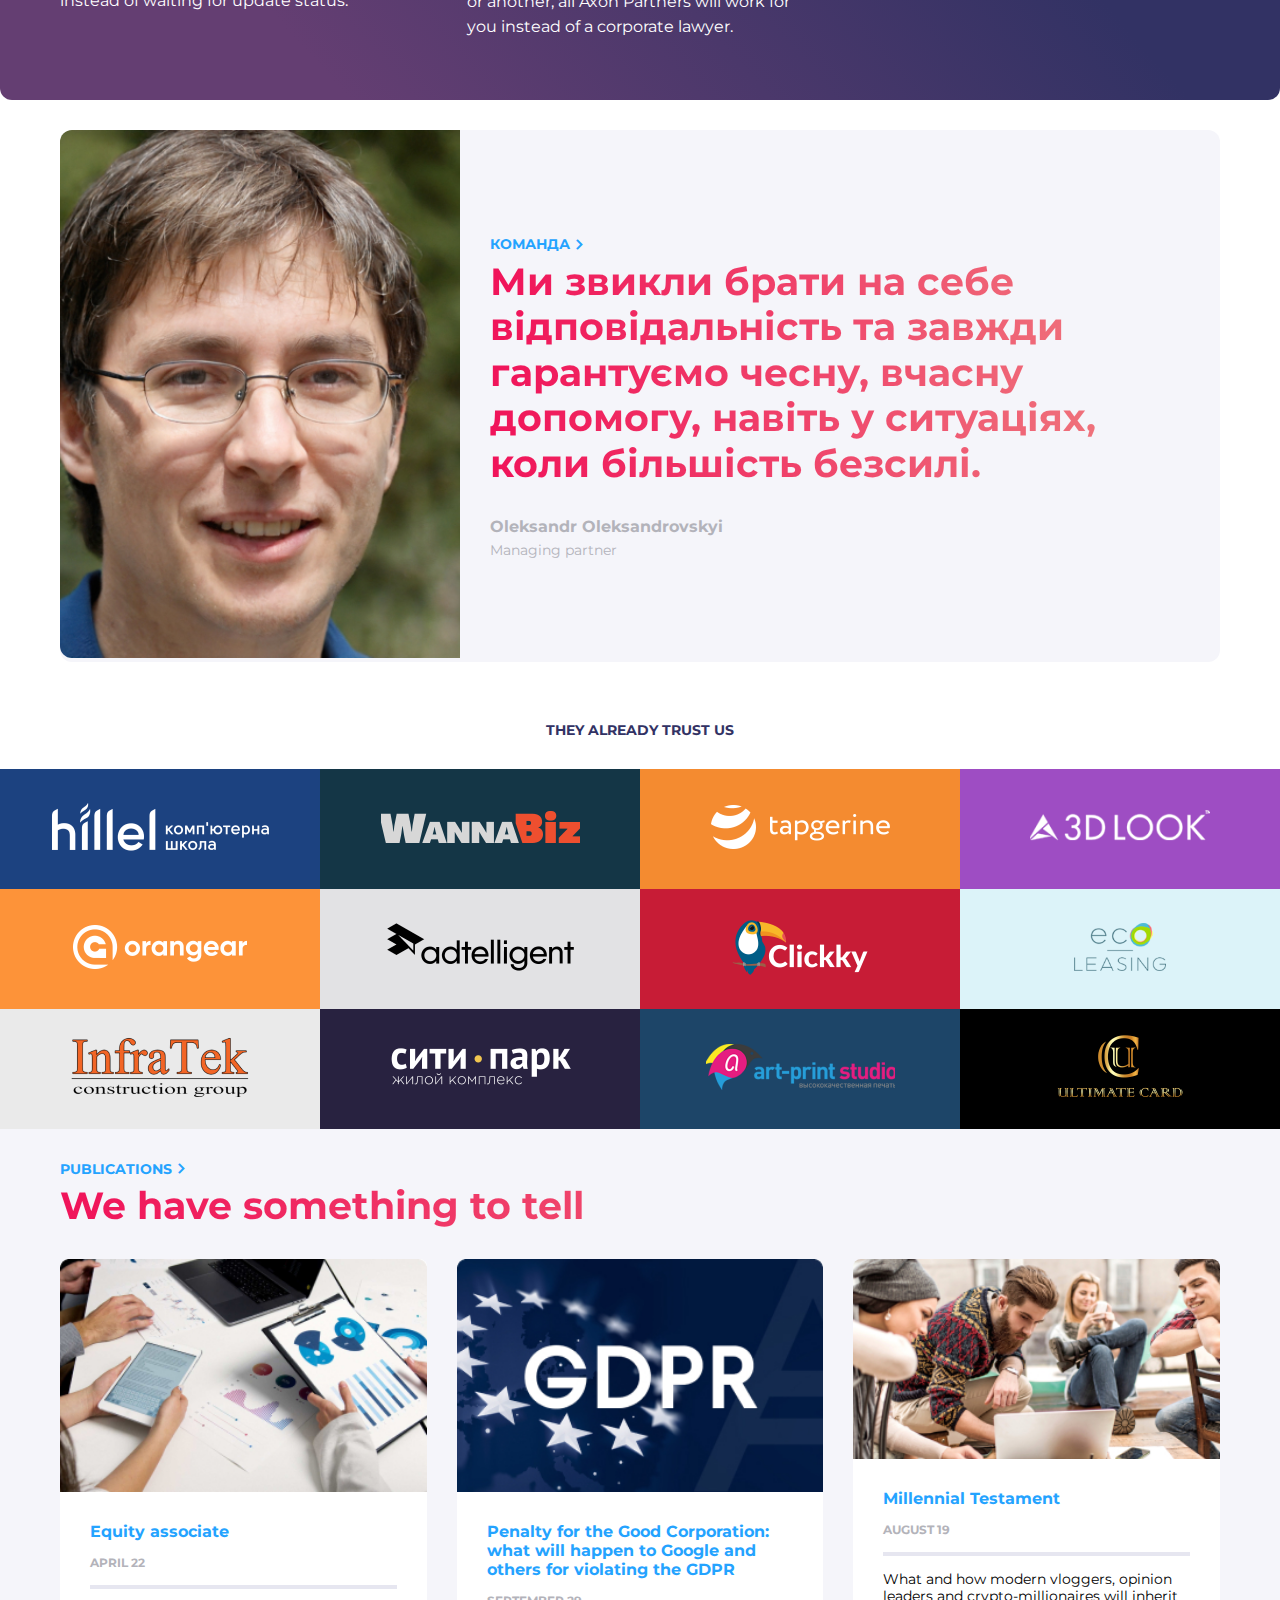
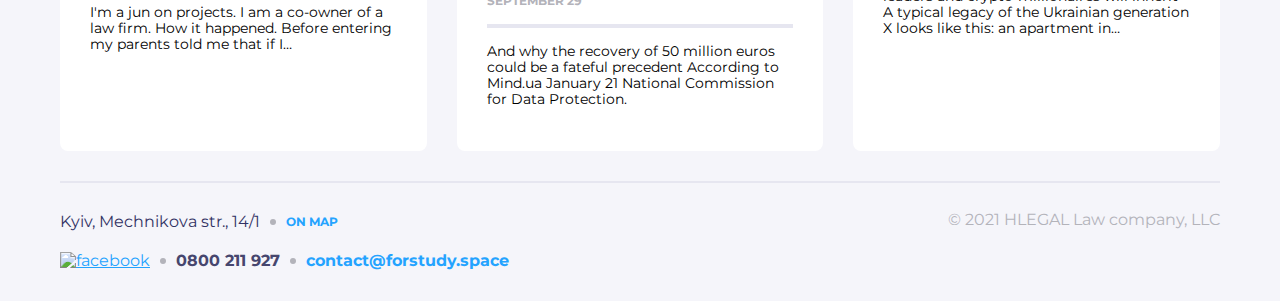
==== commit 243781f9: "Added footer block" ====
--- a/index.html
+++ b/index.html
@@ -1,5 +1,5 @@
 <!doctype html>
-<html lang="en">
+<html lang="en" xmlns="http://www.w3.org/1999/html">
 <head>
     <meta charset="UTF-8">
     <meta name="viewport"
@@ -263,7 +263,6 @@
 
 
     </section>
-
     <section class="publications">
         <a class="category--link" href="#">
             Publications
@@ -275,57 +274,70 @@
             We have something to tell
         </h2>
         <div class="publications__content">
-        <div class="publications__content-item">
-            <img src="img/Cover.jpg" alt="image">
-            <div class="publications__content-item-info">
-                <h3>
-                    Equity associate
-                </h3>
-                <h4>
-                    April 22
-                </h4>
-                <p>
-                    I'm a jun on projects. I am a co-owner of a law firm. How it happened. Before entering my parents
-                    told me that if I…
-                </p>
-            </div>
-        </div>
-        <div class="publications__content-item">
-            <img src="img/Cover-1.jpg" alt="image">
-            <div class="publications__content-item-info">
-                <h3>
-                    Penalty for the Good Corporation: what will happen to Google and others for violating the GDPR
-                </h3>
-                <h4>
-                    September 29
-                </h4>
-                <p>
-                    And why the recovery of 50 million euros could be a fateful precedent According to Mind.ua January
-                    21 National Commission for Data Protection.
-                </p>
-            </div>
-        </div>
-        <div class="publications__content-item publications__content-item-last">
-            <img src="img/Cover-2.jpg" alt="image">
-            <div class="publications__content-item-info">
-                <h3>
-                    Millennial Testament
-                </h3>
-                <h4>
-                    August 19
-                </h4>
-                <p>
-                    What and how modern vloggers, opinion leaders and crypto-millionaires will inherit A typical legacy
-                    of the Ukrainian generation X looks like this: an apartment in…
-                </p>
-            </div>
-        </div>
+            <div class="publications__content-item">
+                <img src="img/Cover.jpg" alt="image">
+                <div class="publications__content-item-info">
+                    <h3>
+                        Equity associate
+                    </h3>
+                    <h4>
+                        April 22
+                    </h4>
+                    <p>
+                        I'm a jun on projects. I am a co-owner of a law firm. How it happened. Before entering my
+                        parents
+                        told me that if I…
+                    </p>
+                </div>
+            </div>
+            <div class="publications__content-item">
+                <img src="img/Cover-1.jpg" alt="image">
+                <div class="publications__content-item-info">
+                    <h3>
+                        Penalty for the Good Corporation: what will happen to Google and others for violating the GDPR
+                    </h3>
+                    <h4>
+                        September 29
+                    </h4>
+                    <p>
+                        And why the recovery of 50 million euros could be a fateful precedent According to Mind.ua
+                        January
+                        21 National Commission for Data Protection.
+                    </p>
+                </div>
+            </div>
+            <div class="publications__content-item publications__content-item-last">
+                <img src="img/Cover-2.jpg" alt="image">
+                <div class="publications__content-item-info">
+                    <h3>
+                        Millennial Testament
+                    </h3>
+                    <h4>
+                        August 19
+                    </h4>
+                    <p>
+                        What and how modern vloggers, opinion leaders and crypto-millionaires will inherit A typical
+                        legacy
+                        of the Ukrainian generation X looks like this: an apartment in…
+                    </p>
+                </div>
+            </div>
         </div>
     </section>
-
 </main>
 <footer>
-
+    <div class="address">
+        <p class="address-street">Kyiv, Mechnikova str., 14/1</p>
+        <a class="address-map" href="#">On map</a>
+    </div>
+    <div class="contacts">
+        <a href="#">
+            <img src="img/facebook-footer.png" alt="facebook">
+        </a>
+        <a class="contacts-number" href="tel:0800 211 927">0800 211 927</a>
+        <a class="contacts-email" href="mailto: contact@forstudy.space">contact@forstudy.space</a>
+    </div>
+    <p class="copyrights">&#169; 2021 HLEGAL Law company, LLC</p>
 </footer>
 
 </body>
--- a/style/style.css
+++ b/style/style.css
@@ -35,6 +35,7 @@
 
 a {
   color: var(--color-active-regular);
+  cursor: pointer;
 }
 
 a:hover {
@@ -110,7 +111,7 @@
 .header--lang-bar .separator {
   display: none;
 }
-.header--lang-bar .adress {
+.header--lang-bar .address {
   display: none;
 }
 .header--lang-bar .facebook {
@@ -133,6 +134,11 @@
 }
 .header--bar .logo-link img {
   width: 69px;
+}
+.header--bar .slash {
+  display: flex;
+  width: 12px;
+  height: 26px;
 }
 .header--bar p {
   color: var(--color-basic-white);
@@ -165,7 +171,7 @@
     color: var(--color-grey-separator);
     margin: 6px;
   }
-  .header--lang-bar .adress {
+  .header--lang-bar .address {
     display: flex;
     color: var(--color-grey-text);
     font-size: 16px;
@@ -659,5 +665,125 @@
     padding: 30px 160px;
   }
 }
+footer {
+  background: var(--color-grey-bg);
+  padding: 0 30px 30px;
+  display: flex;
+  flex-direction: column;
+  gap: 21px;
+}
+footer .address {
+  border-top: 2px solid var(--color-grey-separator);
+  padding-top: 30px;
+  display: flex;
+  flex-direction: column;
+  align-items: center;
+  gap: 10px;
+}
+footer .address-street {
+  font-size: 16px;
+  color: var(--color-main-regular);
+  margin: 0;
+}
+footer .address-map {
+  font-weight: 700;
+  font-size: 12px;
+  text-transform: uppercase;
+  color: var(--color-active-regular);
+  text-decoration: none;
+  margin: 0;
+}
+footer .contacts {
+  display: flex;
+  flex-direction: column;
+  align-items: center;
+  gap: 10px;
+}
+footer .contacts img {
+  height: 38px;
+  width: 38px;
+  margin: 0;
+}
+footer .contacts-number {
+  font-weight: 700;
+  font-size: 16px;
+  color: var(--color-main-alt);
+  text-decoration: none;
+  margin: 0;
+}
+footer .contacts-email {
+  font-size: 16px;
+  font-weight: 700;
+  color: var(--color-active-regular);
+  text-decoration: none;
+  margin: 0;
+}
+footer .copyrights {
+  font-size: 16px;
+  color: var(--color-grey-text);
+  margin: 9px 0 0;
+  text-align: center;
+}
+
+@media screen and (min-width: 768px) {
+  footer {
+    position: relative;
+    padding-right: 60px;
+    padding-left: 60px;
+  }
+  footer .address {
+    flex-direction: row;
+    gap: 26px;
+  }
+  footer .address-street {
+    position: relative;
+  }
+  footer .address-street:after {
+    content: " ";
+    width: 6px;
+    height: 6px;
+    border-radius: 50%;
+    background: var(--color-grey-text);
+    display: inline-block;
+    position: absolute;
+    top: 33%;
+    right: -16px;
+  }
+  footer .contacts {
+    flex-direction: row;
+    gap: 26px;
+  }
+  footer .contacts-number {
+    position: relative;
+  }
+  footer .contacts-number:after {
+    content: " ";
+    width: 6px;
+    height: 6px;
+    border-radius: 50%;
+    background: var(--color-grey-text);
+    display: inline-block;
+    position: absolute;
+    top: 33%;
+    right: -16px;
+  }
+  footer .contacts-number:before {
+    content: " ";
+    width: 6px;
+    height: 6px;
+    border-radius: 50%;
+    background: var(--color-grey-text);
+    display: inline-block;
+    position: absolute;
+    top: 33%;
+    left: -16px;
+  }
+  footer .copyrights {
+    position: absolute;
+    top: 30px;
+    right: 60px;
+    margin: 0;
+  }
+}
 
 /*# sourceMappingURL=style.css.map */
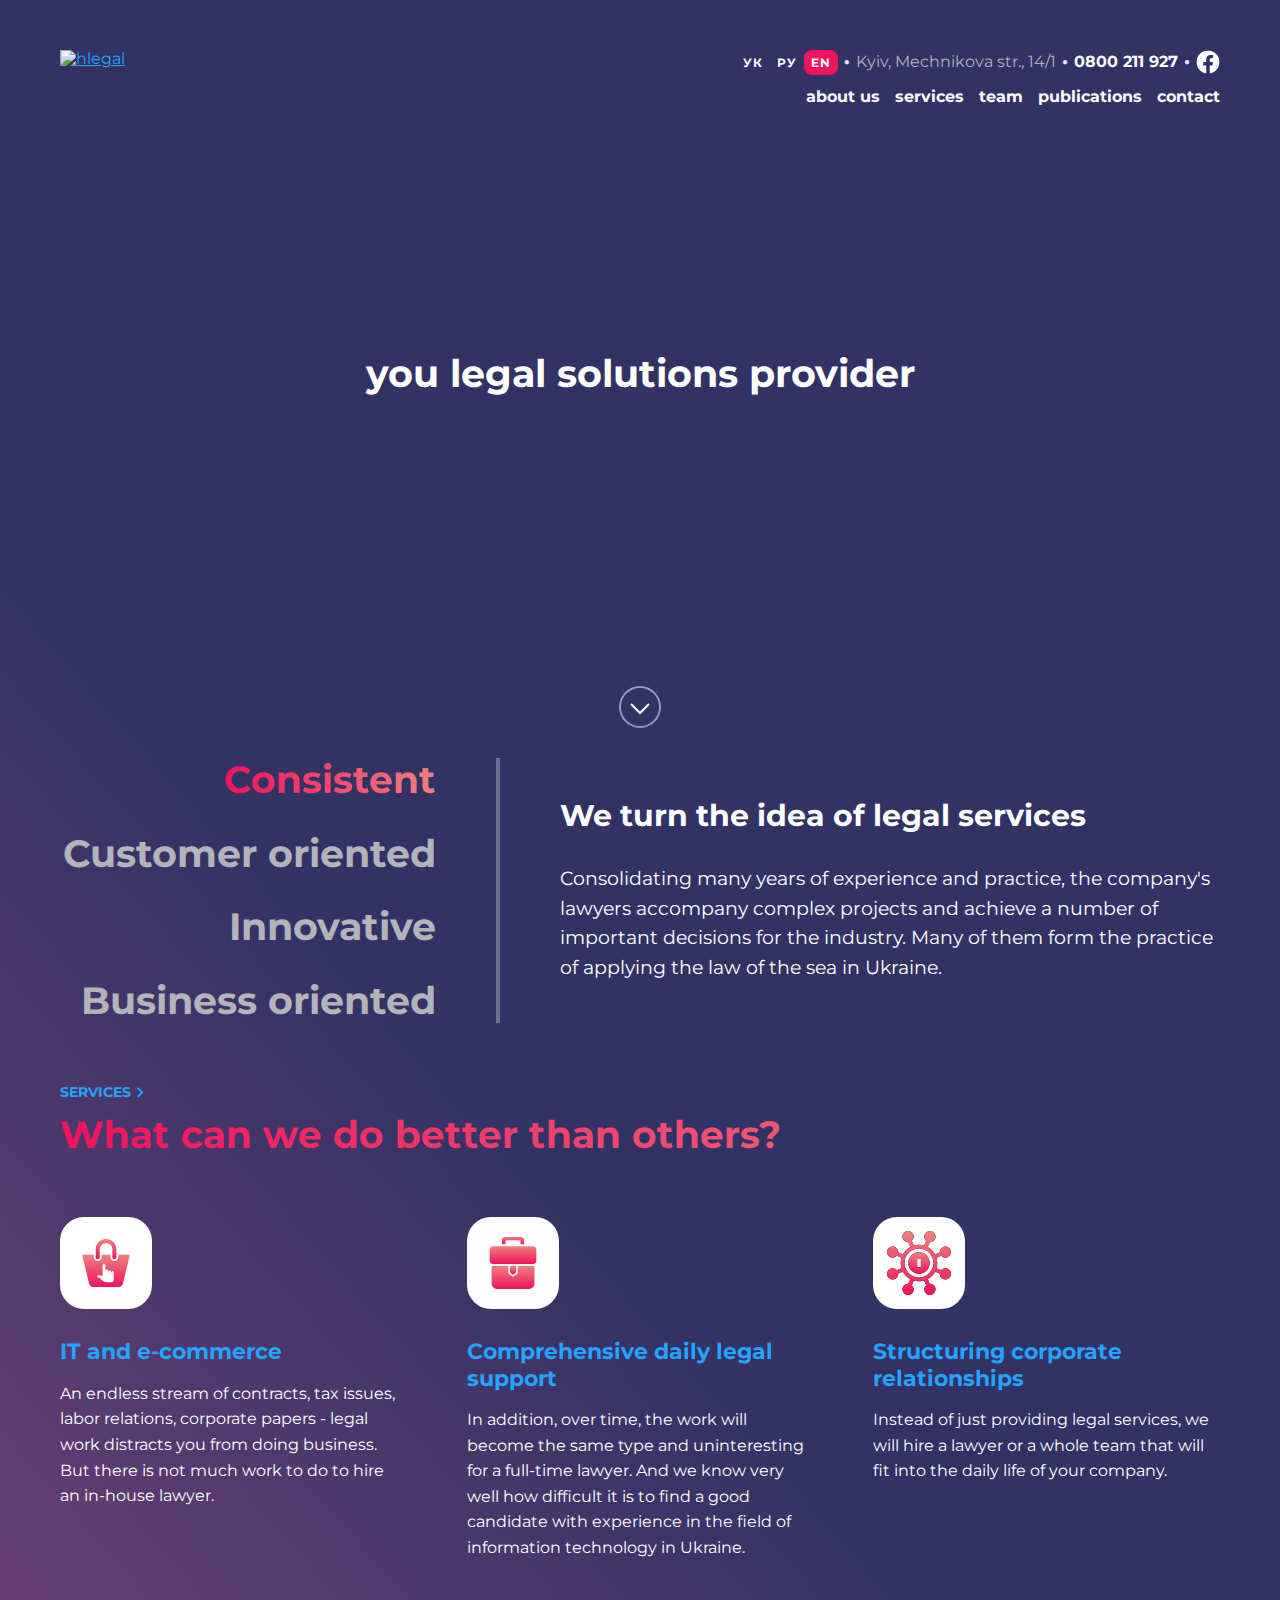
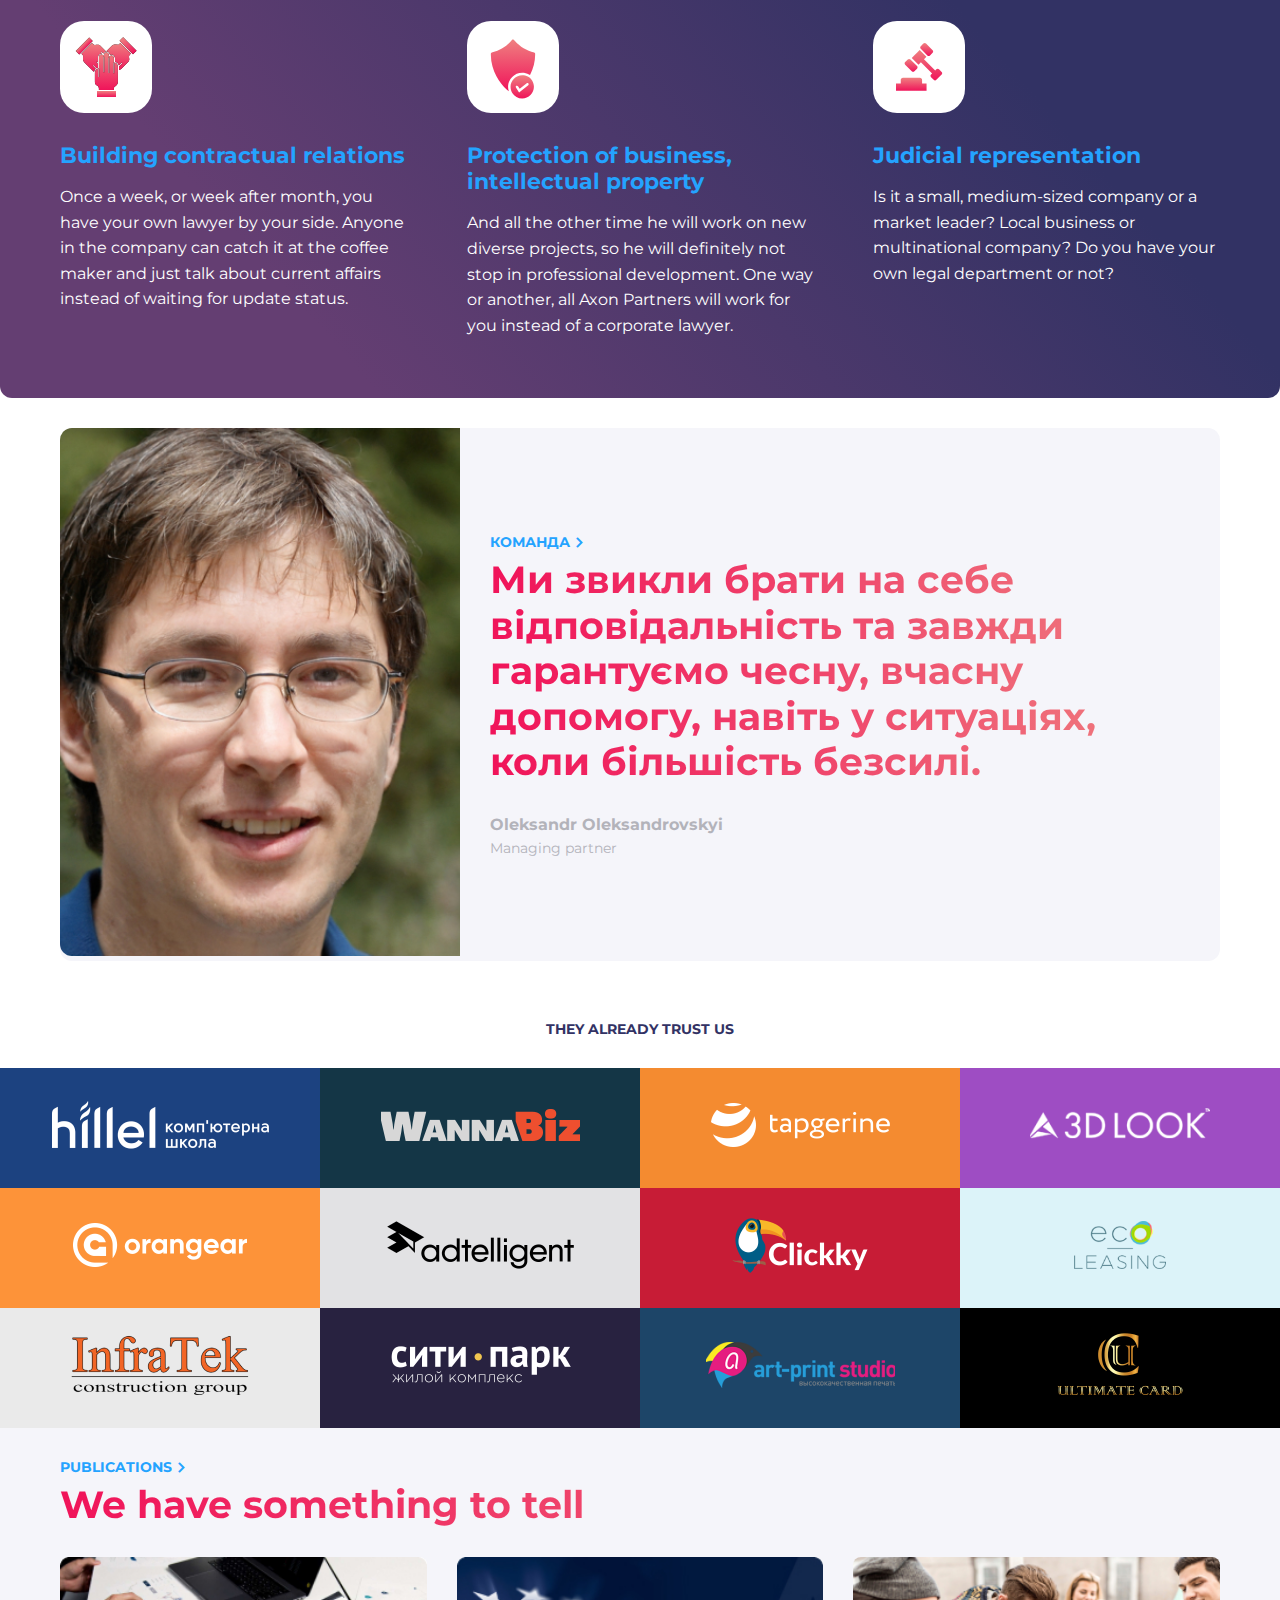
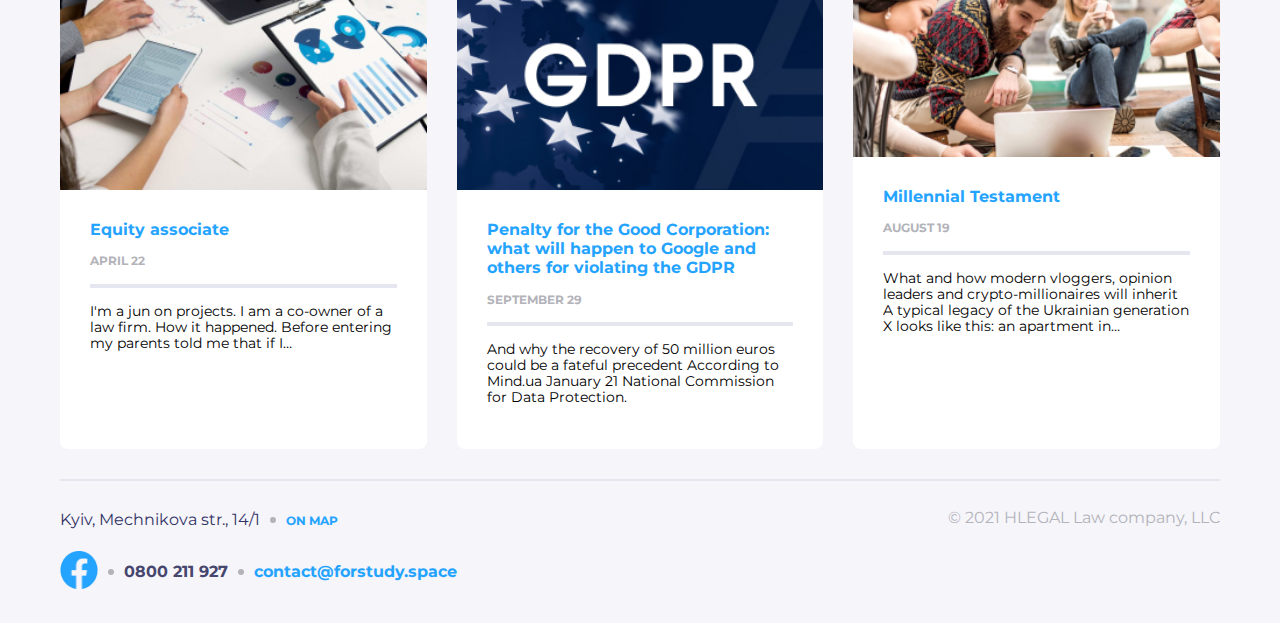
==== commit 8fd946ab: "Added advantages block" ====
--- a/index.html
+++ b/index.html
@@ -33,7 +33,7 @@
                     </a></li>
                 </ul>
                 <span class="separator"> &#9679;</span>
-                <p class="adress">Kyiv, Mechnikova str., 14/1</p>
+                <p class="address">Kyiv, Mechnikova str., 14/1</p>
                 <span class="separator"> &#9679;</span>
                 <a class="phone-number" href="tel:0800 211 927">0800 211 927</a>
                 <span class="separator"> &#9679;</span>
@@ -62,6 +62,36 @@
         <section class="offer">
             <h1>you legal solutions provider</h1>
             <a class="move-down"></a>
+        </section>
+        <section class="advantages">
+            <ul>
+                <li><a href="#" class="active">Consistent</a></li>
+                <li><a href="#">Customer oriented</a></li>
+                <li><a href="#">Innovative</a></li>
+                <li><a href="#">Business oriented</a></li>
+            </ul>
+            <div class="advantages-info active">
+                <h3>We turn the idea of legal services</h3>
+                <p>
+                    Consolidating many years of experience and practice, the company's lawyers accompany complex
+                    projects
+                    and
+                    achieve a number of important decisions for the industry. Many of them form the practice of applying
+                    the
+                    law of the sea in Ukraine.
+                </p>
+            </div>
+            <div class="advantages-info">
+                <h3>Customer oriented</h3>
+                <p>
+                    Consolidating many years of experience and practice, the company's lawyers accompany complex
+                    projects
+                    and
+                    achieve a number of important decisions for the industry. Many of them form the practice of applying
+                    the
+                    law of the sea in Ukraine.
+                </p>
+            </div>
         </section>
         <section class="services">
             <div class="services--title">
--- a/style/style.css
+++ b/style/style.css
@@ -785,5 +785,110 @@
     margin: 0;
   }
 }
+.advantages ul {
+  overflow: auto;
+  white-space: nowrap;
+  display: flex;
+  list-style: none;
+  gap: 30px;
+  padding: 0 0 0 30px;
+  margin: 0 0 30px;
+  -ms-overflow-style: none; /* IE and Edge */
+  scrollbar-width: none; /* Firefox */
+}
+.advantages ul::-webkit-scrollbar {
+  display: none; /* Hide scrollbar for Chrome, Safari and Opera */
+}
+.advantages ul li a {
+  text-decoration: none;
+  color: var(--color-grey-text);
+  font-size: 30px;
+  font-weight: 700;
+}
+.advantages ul li a.active {
+  background: var(--color-text-pink-gradient);
+  -webkit-background-clip: text;
+  -webkit-text-fill-color: transparent;
+}
+.advantages ul li a:hover {
+  color: var(--color-accent);
+}
+.advantages-info {
+  margin: 30px;
+  display: none;
+  flex-direction: column;
+  gap: 30px;
+  border-top: 4px solid rgba(255, 255, 255, 0.3);
+}
+.advantages-info h3 {
+  font-size: 20px;
+  color: var(--color-basic-white);
+  margin: 0;
+  padding-top: 30px;
+}
+.advantages-info p {
+  font-size: 19px;
+  color: var(--color-basic-white);
+  margin: 0;
+  line-height: 1.57;
+}
+.advantages-info.active {
+  display: flex;
+}
+
+@media screen and (min-width: 768px) {
+  .advantages ul {
+    padding: 0 0 0 60px;
+    margin: 0 0 60px;
+  }
+  .advantages ul li a {
+    font-size: 38px;
+  }
+  .advantages-info {
+    margin: 60px;
+  }
+  .advantages-info h3 {
+    font-size: 30px;
+    padding-top: 60px;
+  }
+}
+@media screen and (min-width: 1024px) {
+  .advantages {
+    display: grid;
+    grid-template-columns: 440px 1fr;
+    padding-left: 60px;
+    padding-right: 60px;
+    margin-bottom: 60px;
+    align-items: center;
+  }
+  .advantages ul {
+    flex-direction: column;
+    align-items: flex-end;
+    padding: 0 60px 0 0;
+    margin: 0;
+    border-right: 4px solid rgba(255, 255, 255, 0.3);
+  }
+  .advantages-info {
+    margin: 0;
+    padding-left: 60px;
+    border-top: none;
+    border-left: none;
+  }
+  .advantages-info h3 {
+    padding-top: 0;
+  }
+}
+@media screen and (min-width: 1440px) {
+  .advantages {
+    padding-right: 180px;
+    padding-left: 180px;
+  }
+}
+@media screen and (min-width: 1920px) {
+  .advantages {
+    padding-right: 280px;
+    padding-left: 280px;
+  }
+}
 
 /*# sourceMappingURL=style.css.map */
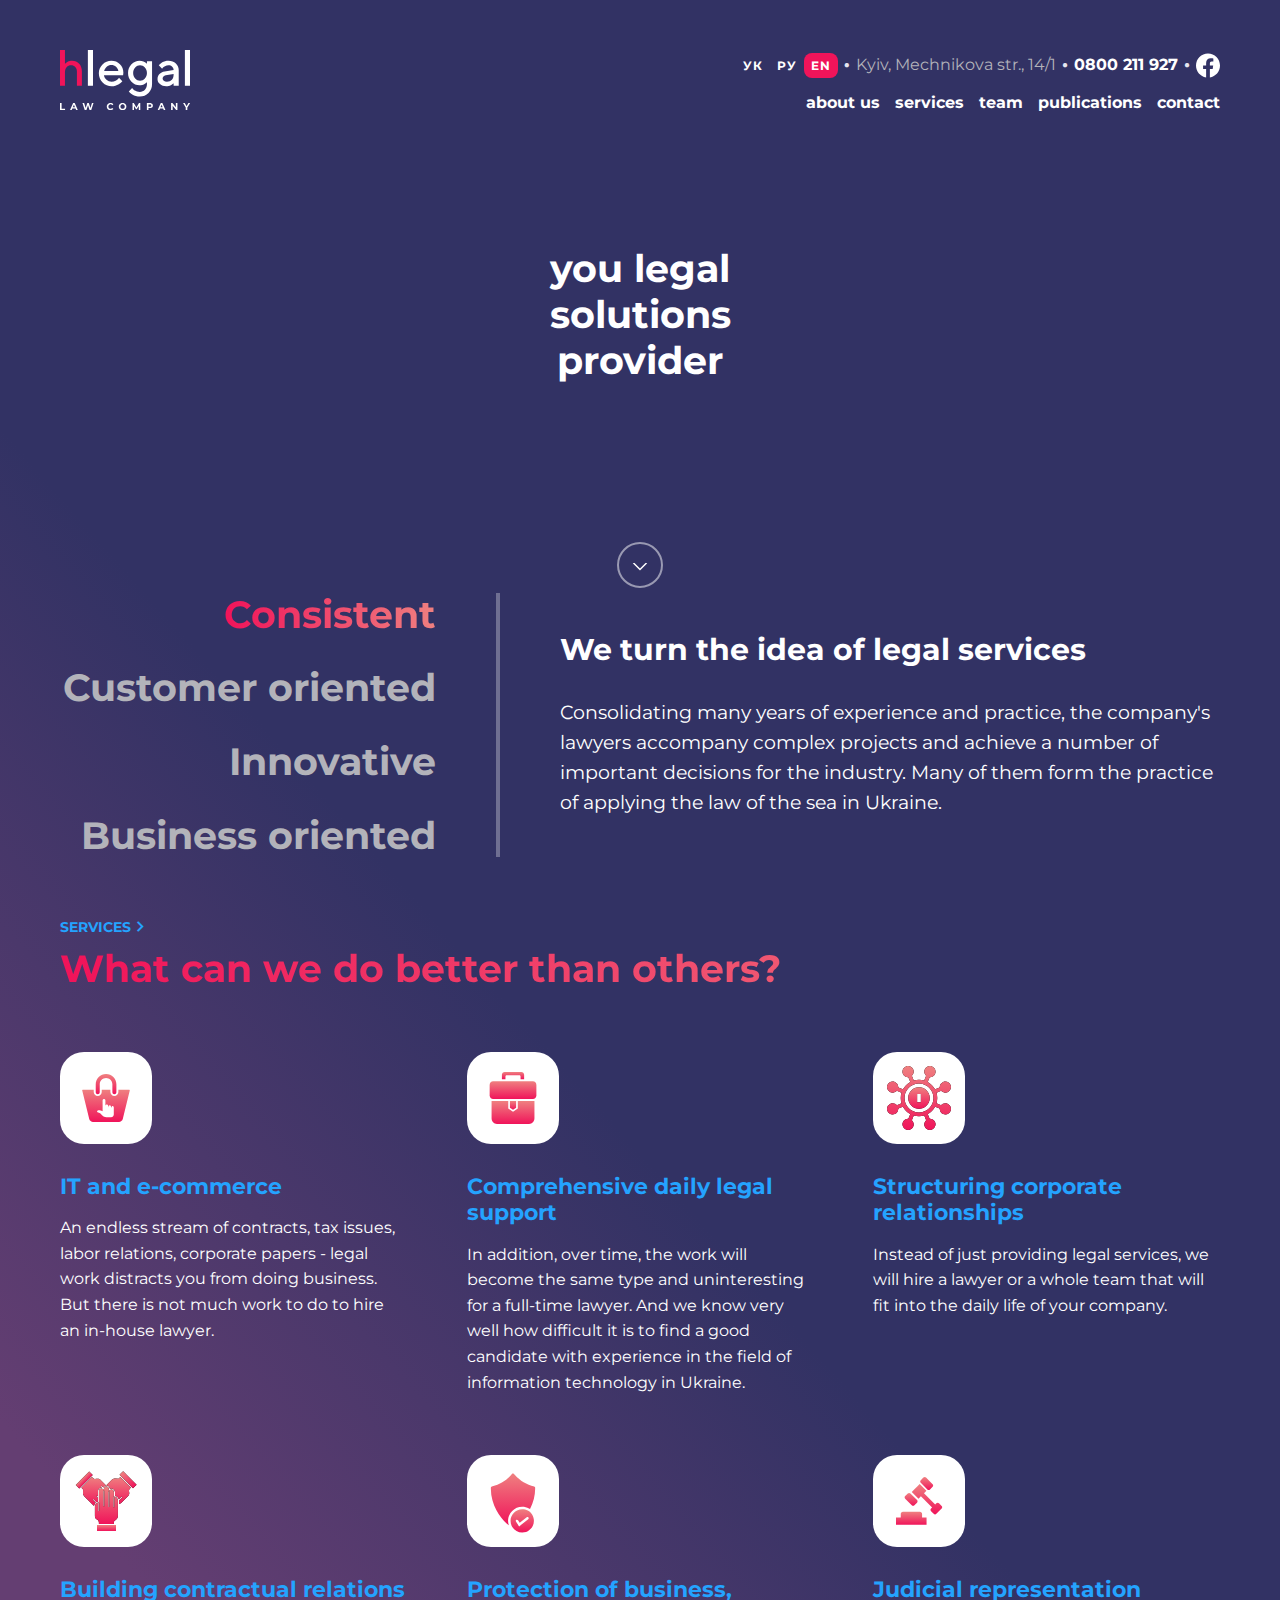
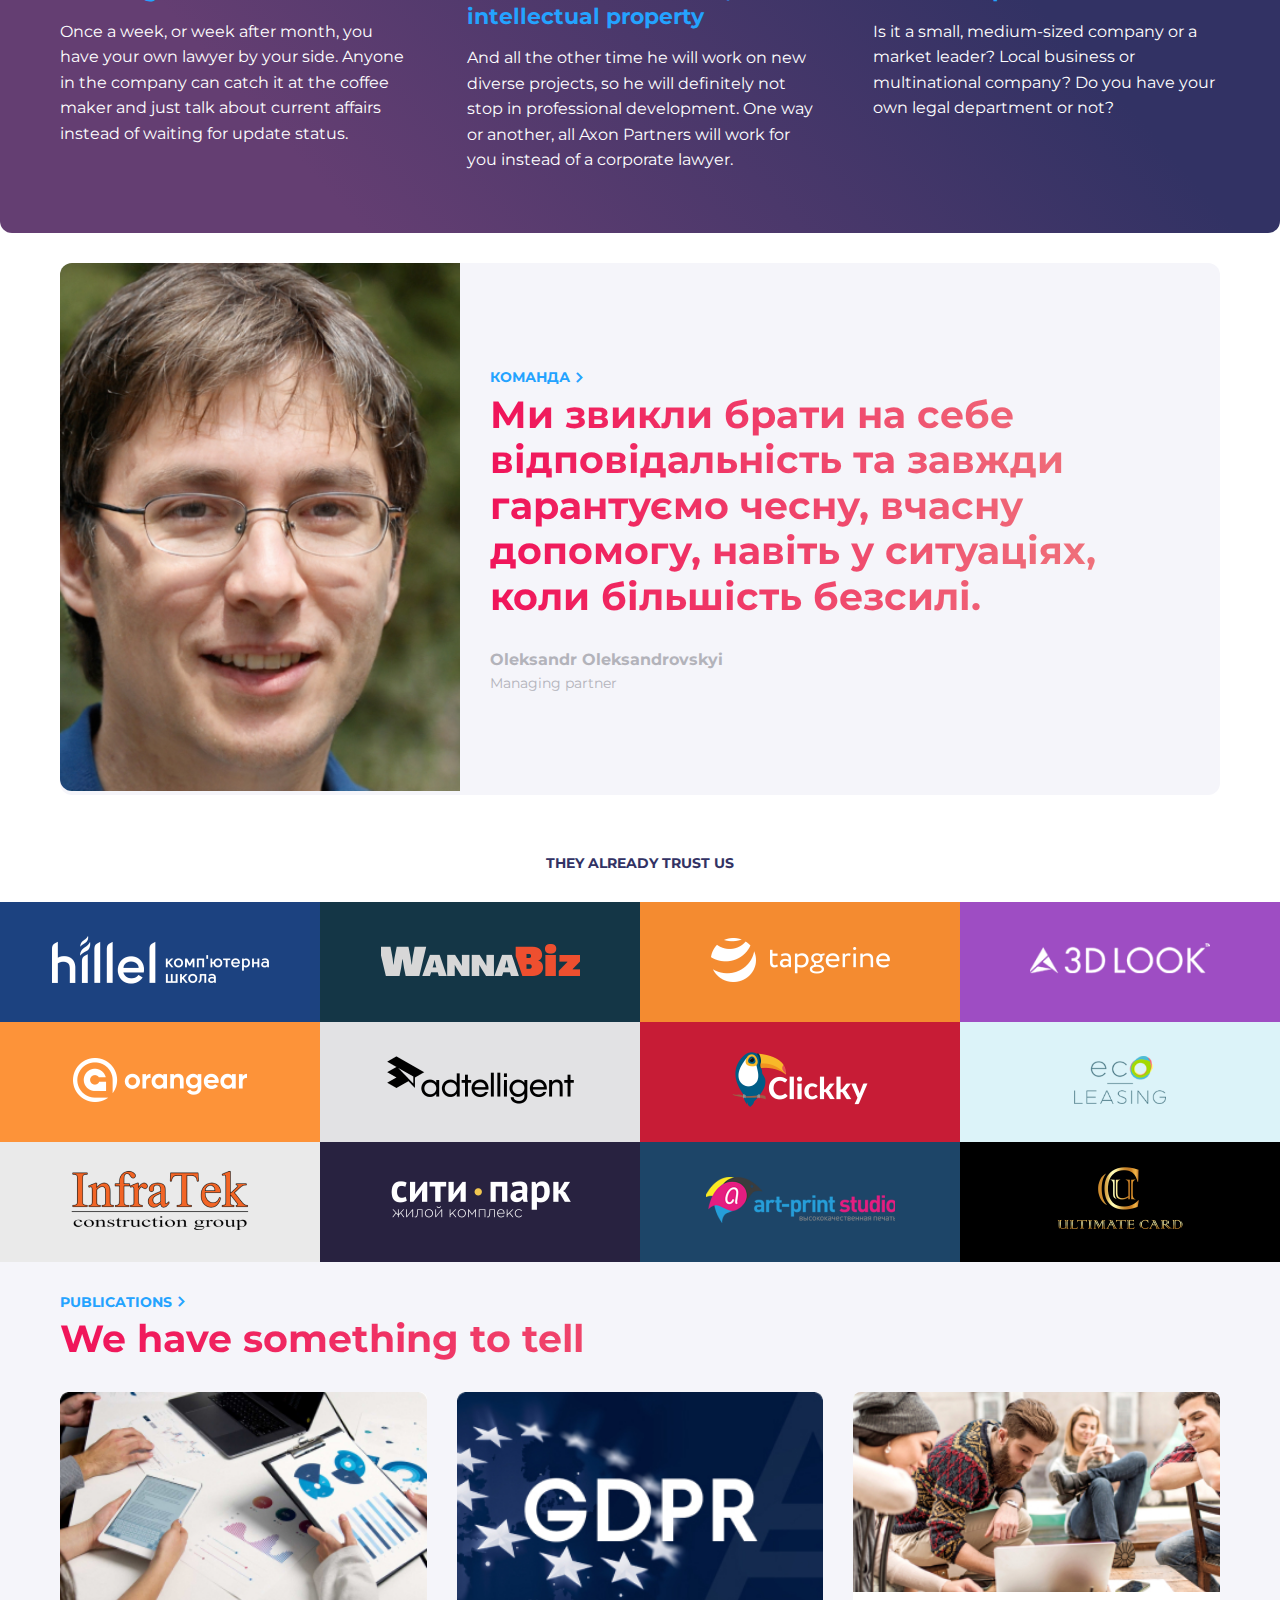
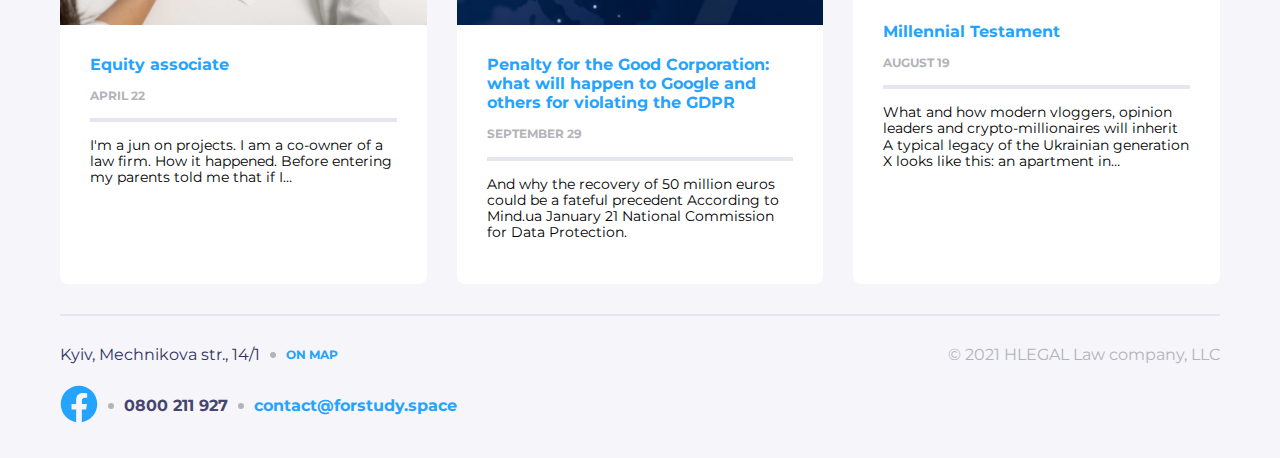
==== commit cad11744: "Added team page/ changed img to svg/ other bugs" ====
--- a/index.html
+++ b/index.html
@@ -15,8 +15,6 @@
     <title>Hlegal | Homepage</title>
 </head>
 <body class="offer-page">
-
-
 <main>
     <div class="background-gradient">
         <header class="header">
@@ -37,17 +35,45 @@
                 <span class="separator"> &#9679;</span>
                 <a class="phone-number" href="tel:0800 211 927">0800 211 927</a>
                 <span class="separator"> &#9679;</span>
-                <a class="facebook" href="#"><img src="img/Facebook-Header.svg" alt="facebook"></a>
+                <a class="facebook" href="#">
+                    <svg width="24" height="25" viewBox="0 0 24 25"  xmlns="http://www.w3.org/2000/svg">
+                        <path d="M24 12.5733C24 5.90541 18.6274 0.5 12 0.5C5.37258 0.5 0 5.90541 0 12.5733C0 18.5995 4.38823 23.5943 10.125 24.5V16.0633H7.07813V12.5733H10.125V9.91343C10.125 6.88755 11.9165 5.21615 14.6576 5.21615C15.9705 5.21615 17.3438 5.45195 17.3438 5.45195V8.42313H15.8306C14.3399 8.42313 13.875 9.35379 13.875 10.3086V12.5733H17.2031L16.6711 16.0633H13.875V24.5C19.6118 23.5943 24 18.5995 24 12.5733Z"/>
+                    </svg>
+                </a>
             </div>
             <div class="header--bar">
-                <a class="logo-link" href=""><img src="img/Logo.svg" alt="hlegal"></a>
+                <a class="logo-link" href="">
+                    <?xml version="1.0" encoding="UTF-8"?>
+                    <svg viewBox="0 0 130 60" xmlns="http://www.w3.org/2000/svg">
+                        <g clip-path="url(#a)">
+                            <path d="m4.9567 0h-4.9567v35.799h4.9567v-13.281c0-2.2468 0.55885-4.0193 1.6765-5.2675s2.6484-1.8972 4.5436-1.8972c1.628 0 2.9886 0.5991 4.082 1.7474 1.0934 1.1734 1.6523 2.6462 1.6523 4.4187v14.304h4.981v-14.304c0-3.2953-0.899-5.8915-2.6971-7.8387-1.798-1.9472-4.1549-2.9208-7.022-2.9208-0.8261 0-1.6522 0.0998-2.454 0.3245-0.82612 0.2247-1.4822 0.4743-2.0167 0.7489-0.53454 0.2746-1.0448 0.5742-1.5064 0.9237s-0.77752 0.5991-0.92331 0.7489-0.26727 0.2496-0.31587 0.3245v-13.83z" fill="#F0145A"/>
+                            <path d="M32.9727 0H27.8628V35.7689H32.9727V0Z" />
+                            <path d="m63.111 25.294 0.2555-2.5549c0-3.4236-1.1241-6.2851-3.4236-8.5845-2.2994-2.2995-5.1609-3.4236-8.5845-3.4236s-6.3873 1.2263-8.84 3.6791c-2.4527 2.4527-3.6791 5.3653-3.6791 8.84 0 3.5769 1.2775 6.6428 3.7813 9.1977s5.5186 3.8324 8.9933 3.8324c1.3286 0 2.5549-0.2044 3.7813-0.5621 1.2263-0.4088 2.2483-0.8176 2.9637-1.2264 0.7665-0.4599 1.5329-0.9708 2.1972-1.5329s1.1242-0.9709 1.3286-1.2264 0.3577-0.4088 0.4599-0.5621l-3.3214-3.3214-0.7665 0.9709c-0.511 0.6132-1.3797 1.2264-2.606 1.8906-1.2775 0.6643-2.606 0.9709-4.0368 0.9709-1.9928 0-3.6791-0.6132-5.1098-1.8906-1.4308-1.2775-2.2995-2.7593-2.555-4.4967h19.162zm-11.753-10.22c1.8906 0 3.4236 0.5621 4.7011 1.6352 1.2263 1.1241 1.9928 2.5038 2.2994 4.2411h-14.205c0.4599-1.7373 1.2775-3.117 2.555-4.2411 1.2263-1.0731 2.8104-1.6352 4.6499-1.6352z" />
+                            <path d="m86.943 34.287c0 2.2483-0.6643 4.0879-2.0439 5.5186-1.3286 1.3797-3.0148 2.0951-5.1099 2.0951-0.9197 0-1.8395-0.1533-2.7082-0.4088-0.8686-0.2555-1.5329-0.5621-2.095-0.9198s-1.0731-0.7154-1.5841-1.1752c-0.4598-0.4599-0.7664-0.7665-0.9197-0.9198s-0.2555-0.3066-0.3577-0.4088l-3.3214 3.3214 0.4088 0.511c0.2555 0.3577 0.7154 0.8175 1.3285 1.3285 0.6132 0.4599 1.3286 0.9709 2.1462 1.4819 0.8175 0.4599 1.8395 0.8687 3.117 1.2263 1.2774 0.3577 2.606 0.5621 3.9856 0.5621 3.4747 0 6.3362-1.1752 8.7379-3.5258 2.3505-2.4016 3.5257-5.2631 3.5257-8.7378v-22.994h-5.1098v2.5549l-0.8687-0.7665c-0.562-0.511-1.4307-1.022-2.6571-1.533-1.2263-0.5109-2.5549-0.7664-3.8834-0.7664-3.117 0-5.7742 1.1752-8.0736 3.5769-2.2994 2.4016-3.4236 5.2631-3.4236 8.6867s1.1242 6.2851 3.4236 8.6867 4.9566 3.5769 8.0736 3.5769c0.8686 0 1.6862-0.1022 2.5549-0.3066 0.8175-0.2555 1.4818-0.511 2.0439-0.7665s1.0731-0.5621 1.533-0.9198c0.4598-0.3576 0.8175-0.6131 0.9197-0.7153l0.3577-0.3577v2.095zm-13.796-11.293c0-2.1462 0.6642-3.9346 2.0439-5.4164 1.3796-1.4819 3.0148-2.2484 4.8543-2.2484 1.8396 0 3.4747 0.7665 4.8544 2.2484 1.3285 1.4818 2.0439 3.2702 2.0439 5.4164 0 2.1461-0.7154 3.9346-2.0439 5.4164-1.3797 1.4819-3.0148 2.2483-4.8544 2.2483-1.8395 0-3.4747-0.7664-4.8543-2.2483-1.3797-1.4818-2.0439-3.2703-2.0439-5.4164z" />
+                            <path d="m118.72 35.769v-15.84c0-2.606-0.971-4.8033-2.862-6.5406-1.89-1.7885-4.343-2.6571-7.358-2.6571-1.175 0-2.35 0.1533-3.474 0.4599-1.125 0.3576-2.044 0.7153-2.709 1.1241-0.664 0.4088-1.328 0.8687-1.941 1.4308-0.6136 0.511-0.9713 0.8686-1.1757 1.073-0.1533 0.2044-0.3066 0.3577-0.4088 0.511l3.3215 3.3214 0.664-0.8687c0.409-0.562 1.124-1.073 2.197-1.6351s2.249-0.8176 3.526-0.8176c1.482 0 2.708 0.4599 3.679 1.3286s1.431 1.9928 1.431 3.2703l-8.942 1.5329c-2.197 0.3577-3.986 1.2264-5.2122 2.6061-1.2775 1.3796-1.9417 3.0659-1.9417 5.0587 0 1.8906 0.8175 3.5258 2.4527 4.9565 1.6862 1.4819 3.7302 2.1973 6.2342 2.1973 0.868 0 1.686-0.1022 2.504-0.3577 0.868-0.2044 1.533-0.4599 2.095-0.7154s1.073-0.5621 1.533-0.9198c0.459-0.3577 0.766-0.6132 0.97-0.7153 0.154-0.1533 0.256-0.3066 0.307-0.3577v2.5549h5.11zm-11.753-4.0879c-1.328 0-2.401-0.3066-3.168-0.9198-0.817-0.6131-1.175-1.3285-1.175-2.1461 0-0.8687 0.255-1.6351 0.817-2.1972 0.563-0.5621 1.329-0.9709 2.249-1.1242l7.92-1.2774v0.5109c0 2.2995-0.562 4.0368-1.737 5.3143-1.176 1.2263-2.811 1.8395-4.906 1.8395z" />
+                            <path d="M130 0H124.89V35.7689H130V0Z" />
+                            <path d="m0 53.118h1.5992v5.6068h3.4648v1.303h-5.064v-6.9098z" />
+                            <path d="m15.502 58.548h-3.2082l-0.612 1.4806h-1.6386l3.0798-6.9098h1.5794l3.0897 6.9098h-1.6781l-0.612-1.4806zm-0.5034-1.2142-1.0957-2.6455-1.0958 2.6455h2.1915z" />
+                            <path d="m33.512 53.118-2.2605 6.9098h-1.7176l-1.5202-4.6789-1.5695 4.6789h-1.7077l-2.2704-6.9098h1.6583l1.5597 4.8566 1.6288-4.8566h1.4807l1.5794 4.8961 1.609-4.8961h1.53z" />
+                            <path d="m50.523 60.147c-0.7042 0-1.3425-0.1514-1.915-0.4541-0.566-0.3093-1.0135-0.7337-1.3425-1.2734-0.3225-0.5462-0.4837-1.1615-0.4837-1.8459s0.1612-1.2964 0.4837-1.8361c0.329-0.5462 0.7765-0.9706 1.3425-1.2733 0.5725-0.3093 1.2141-0.464 1.9249-0.464 0.5988 0 1.1385 0.1053 1.6189 0.3159 0.4869 0.2106 0.895 0.5133 1.224 0.9081l-1.0266 0.9477c-0.4673-0.5396-1.0464-0.8095-1.7374-0.8095-0.4277 0-0.8094 0.0955-1.145 0.2863-0.3357 0.1843-0.5989 0.4442-0.7897 0.7798-0.1843 0.3357-0.2764 0.7173-0.2764 1.1451s0.0921 0.8094 0.2764 1.1451c0.1908 0.3356 0.454 0.5988 0.7897 0.7897 0.3356 0.1842 0.7173 0.2764 1.145 0.2764 0.691 0 1.2701-0.2731 1.7374-0.8193l1.0266 0.9476c-0.329 0.4014-0.7371 0.7074-1.224 0.918-0.487 0.2106-1.0299 0.3159-1.6288 0.3159z" />
+                            <path d="m62.593 60.147c-0.7173 0-1.3655-0.1546-1.9446-0.4639-0.5726-0.3093-1.0234-0.7338-1.3524-1.2734-0.3225-0.5463-0.4837-1.1583-0.4837-1.8361s0.1612-1.2866 0.4837-1.8262c0.329-0.5462 0.7798-0.9739 1.3524-1.2832 0.5791-0.3093 1.2273-0.464 1.9446-0.464s1.3622 0.1547 1.9348 0.464c0.5725 0.3093 1.0233 0.737 1.3523 1.2832 0.3291 0.5396 0.4936 1.1484 0.4936 1.8262s-0.1645 1.2898-0.4936 1.8361c-0.329 0.5396-0.7798 0.9641-1.3523 1.2734-0.5726 0.3093-1.2175 0.4639-1.9348 0.4639zm0-1.3622c0.408 0 0.7765-0.0922 1.1056-0.2764 0.329-0.1909 0.5857-0.4541 0.7699-0.7897 0.1909-0.3357 0.2863-0.7173 0.2863-1.1451s-0.0954-0.8094-0.2863-1.1451c-0.1842-0.3356-0.4409-0.5955-0.7699-0.7798-0.3291-0.1908-0.6976-0.2863-1.1056-0.2863s-0.7765 0.0955-1.1056 0.2863c-0.329 0.1843-0.589 0.4442-0.7798 0.7798-0.1843 0.3357-0.2764 0.7173-0.2764 1.1451s0.0921 0.8094 0.2764 1.1451c0.1908 0.3356 0.4508 0.5988 0.7798 0.7897 0.3291 0.1842 0.6976 0.2764 1.1056 0.2764z" />
+                            <path d="m78.8 60.028-0.0099-4.1459-2.0335 3.4155h-0.7206l-2.0236-3.3266v4.057h-1.5004v-6.9098h1.3227l2.5863 4.294 2.5468-4.294h1.3129l0.0197 6.9098h-1.5004z" />
+                            <path d="m89.866 53.118c0.6121 0 1.1418 0.102 1.5893 0.306 0.4541 0.204 0.8029 0.4935 1.0464 0.8686s0.3652 0.8194 0.3652 1.3327c0 0.5067-0.1217 0.9509-0.3652 1.3326-0.2435 0.3751-0.5923 0.6646-1.0464 0.8687-0.4475 0.1974-0.9772 0.2961-1.5893 0.2961h-1.3918v1.9051h-1.5992v-6.9098h2.991zm-0.0888 3.7017c0.4804 0 0.8456-0.102 1.0957-0.306 0.2501-0.2106 0.3751-0.5068 0.3751-0.8884 0-0.3883-0.125-0.6844-0.3751-0.8885-0.2501-0.2105-0.6153-0.3158-1.0957-0.3158h-1.303v2.3987h1.303z" />
+                            <path d="m103.15 58.548h-3.2084l-0.612 1.4806h-1.6387l3.0801-6.9098h1.579l3.09 6.9098h-1.678l-0.612-1.4806zm-0.504-1.2142-1.095-2.6455-1.096 2.6455h2.191z" />
+                            <path d="m117.43 53.118v6.9098h-1.313l-3.445-4.1952v4.1952h-1.58v-6.9098h1.323l3.435 4.1952v-4.1952h1.58z" />
+                            <path d="m127.32 57.58v2.448h-1.599v-2.4678l-2.675-4.442h1.698l1.846 3.0699 1.845-3.0699h1.57l-2.685 4.4618z" />
+                        </g>
+                        <defs>
+                            <clipPath id="a">
+                                <rect width="130" height="60" />
+                            </clipPath>
+                        </defs>
+                    </svg>
+
+                </a>
                 <img class="slash" src="img/Slash.svg" alt="slash">
                 <p>services</p>
                 <div class="spacer"></div>
-                <!--        <input type="checkbox" class="visually-hidden" id="nav-toggle">-->
-                <!--        <label for="nav-toggle" class="header&#45;&#45;toggle">-->
-                <!--            <span></span><span></span><span></span>-->
-                <!--        </label>-->
             </div>
             <nav class="header--nav">
                 <ul>
@@ -61,7 +87,12 @@
         </header>
         <section class="offer">
             <h1>you legal solutions provider</h1>
-            <a class="move-down"></a>
+            <a class="move-down" href="#">
+                <svg width="20" height="12" viewBox="0 0 20 12" fill="none" xmlns="http://www.w3.org/2000/svg">
+                    <path d="M1 1L10 10L19 1"  stroke-width="2"/>
+                </svg>
+
+            </a>
         </section>
         <section class="advantages">
             <ul>
@@ -307,9 +338,9 @@
             <div class="publications__content-item">
                 <img src="img/Cover.jpg" alt="image">
                 <div class="publications__content-item-info">
-                    <h3>
+                    <a><h3>
                         Equity associate
-                    </h3>
+                    </h3></a>
                     <h4>
                         April 22
                     </h4>
@@ -323,9 +354,9 @@
             <div class="publications__content-item">
                 <img src="img/Cover-1.jpg" alt="image">
                 <div class="publications__content-item-info">
-                    <h3>
+                    <a><h3>
                         Penalty for the Good Corporation: what will happen to Google and others for violating the GDPR
-                    </h3>
+                    </h3></a>
                     <h4>
                         September 29
                     </h4>
@@ -339,9 +370,9 @@
             <div class="publications__content-item publications__content-item-last">
                 <img src="img/Cover-2.jpg" alt="image">
                 <div class="publications__content-item-info">
-                    <h3>
+                    <a><h3>
                         Millennial Testament
-                    </h3>
+                    </h3></a>
                     <h4>
                         August 19
                     </h4>
@@ -361,8 +392,10 @@
         <a class="address-map" href="#">On map</a>
     </div>
     <div class="contacts">
-        <a href="#">
-            <img src="img/facebook-footer.png" alt="facebook">
+        <a class="facebook" href="#">
+            <svg width="24" height="25" viewBox="0 0 24 25"  xmlns="http://www.w3.org/2000/svg">
+                <path d="M24 12.5733C24 5.90541 18.6274 0.5 12 0.5C5.37258 0.5 0 5.90541 0 12.5733C0 18.5995 4.38823 23.5943 10.125 24.5V16.0633H7.07813V12.5733H10.125V9.91343C10.125 6.88755 11.9165 5.21615 14.6576 5.21615C15.9705 5.21615 17.3438 5.45195 17.3438 5.45195V8.42313H15.8306C14.3399 8.42313 13.875 9.35379 13.875 10.3086V12.5733H17.2031L16.6711 16.0633H13.875V24.5C19.6118 23.5943 24 18.5995 24 12.5733Z"/>
+            </svg>
         </a>
         <a class="contacts-number" href="tel:0800 211 927">0800 211 927</a>
         <a class="contacts-email" href="mailto: contact@forstudy.space">contact@forstudy.space</a>
--- a/style/style.css
+++ b/style/style.css
@@ -42,8 +42,15 @@
   color: var(--color-active-hover);
 }
 
+.category--link:hover {
+  color: var(--color-accent);
+}
+.category--link:hover .material-symbols-outlined {
+  color: var(--color-accent);
+}
+
 .background-gradient {
-  background: var(--color-bg-gradient);
+  background-image: linear-gradient(228.57deg, #323264 11.93%, #323264 57.17%, #643E72 87.46%), url("../img/Symbol.svg");
   border-radius: 0 0 12px 12px;
   margin-bottom: 20px;
 }
@@ -81,6 +88,24 @@
     padding-right: calc(50vw - 800px);
   }
 }
+.header.light .header--lang-bar {
+  background: var(--color-grey-bg);
+}
+.header.light .header--lang-bar .languages a {
+  color: var(--color-grey-text);
+}
+.header.light .header--lang-bar .languages .active {
+  color: var(--color-basic-white);
+}
+.header.light .header--lang-bar .phone-number {
+  color: var(--color-grey-text);
+}
+.header.light .header--bar .logo-link svg {
+  fill: var(--color-main-regular);
+}
+.header.light .header--nav ul a {
+  color: var(--color-active-regular);
+}
 .header--lang-bar {
   display: flex;
   justify-content: space-between;
@@ -132,8 +157,10 @@
   padding-bottom: 3px;
   margin-right: 4px;
 }
-.header--bar .logo-link img {
+.header--bar .logo-link svg {
   width: 69px;
+  height: 32px;
+  fill: var(--color-basic-white);
 }
 .header--bar .slash {
   display: flex;
@@ -147,6 +174,11 @@
 }
 .header--nav {
   display: none;
+}
+.header.light .header--bar p {
+  display: flex;
+  color: var(--color-main-regular);
+  font-size: 20px;
 }
 
 @media screen and (min-width: 768px) {
@@ -182,6 +214,9 @@
     width: 24px;
     height: 24px;
   }
+  .header--lang-bar .facebook svg {
+    fill: var(--color-basic-white);
+  }
   .header--bar {
     flex-wrap: wrap;
     padding: 0 60px;
@@ -189,8 +224,9 @@
     display: flex;
     flex-direction: column;
   }
-  .header--bar .logo-link img {
+  .header--bar .logo-link svg {
     width: 130px;
+    height: 60px;
   }
   .header--bar .slash {
     display: none;
@@ -213,6 +249,39 @@
     text-decoration: none;
     color: var(--color-basic-white);
     font-weight: 700;
+  }
+  .header.light .header--lang-bar {
+    background: transparent;
+  }
+  .header.light .header--lang-bar .facebook svg {
+    fill: var(--color-grey-text);
+  }
+  .header.light .header--bar {
+    display: flex;
+    flex-direction: row;
+  }
+  .header.light .header--bar .slash {
+    display: flex;
+    width: 21px;
+    height: 47px;
+  }
+  .header.light .header--bar p {
+    display: flex;
+    color: var(--color-main-regular);
+    font-size: 36px;
+  }
+  .header.light .header--nav .active-page {
+    color: var(--color-accent);
+    position: relative;
+  }
+  .header.light .header--nav .active-page:after {
+    content: "";
+    position: absolute;
+    left: 0;
+    top: calc(100% + 5px);
+    width: 100%;
+    height: 2px;
+    background-color: currentColor;
   }
 }
 @media screen and (min-width: 1024px) {
@@ -235,6 +304,23 @@
     grid-column: 2/3;
     margin: 7px 0 0 auto;
     padding: 0 60px 0 0;
+  }
+  .header.light {
+    grid-template-columns: 310px auto;
+  }
+  .header.light .header--bar {
+    display: flex;
+    flex-direction: row;
+  }
+  .header.light .header--bar .slash {
+    display: flex;
+    width: 21px;
+    height: 47px;
+  }
+  .header.light .header--bar p {
+    display: flex;
+    color: var(--color-main-regular);
+    font-size: 36px;
   }
 }
 :root {
@@ -255,30 +341,32 @@
   --color-bg-gradient: linear-gradient(228.57deg, #323264 11.93%, #323264 57.17%, #643E72 87.46%);
 }
 
-.offer-page .offer {
+.offer-page .background-gradient .offer {
   display: flex;
   flex-direction: column;
   justify-content: center;
   align-items: center;
   padding-top: 129px;
 }
-.offer-page .offer h1 {
+.offer-page .background-gradient .offer h1 {
   font-size: 38px;
   color: var(--color-basic-white);
   max-width: 315px;
   margin: 0 0 159px;
   text-align: center;
 }
-.offer-page .offer .move-down {
-  display: flex;
-  width: 42px;
-  height: 42px;
-  margin-bottom: 30px;
-  background-image: url("../img/Scroll.svg");
-  background-repeat: no-repeat;
-}
-.offer-page .offer .move-down:hover {
-  background-image: url("../img/Scroll-active.svg");
+.offer-page .background-gradient .offer .move-down svg {
+  stroke: var(--color-basic-white);
+  width: 18px;
+  height: 9px;
+  background: transparent;
+  padding: 18px 12px 15px;
+  border: 2px solid rgba(255, 255, 255, 0.5);
+  border-radius: 50%;
+}
+.offer-page .background-gradient .offer .move-down:hover svg {
+  stroke: #F0145A;
+  border: 2px solid rgba(240, 20, 90, 0.5);
 }
 
 @media screen and (min-width: 768px) {
@@ -443,6 +531,55 @@
   display: flex;
 }
 
+.team-page {
+  display: flex;
+  flex-direction: column;
+  padding: 30px 30px 60px;
+}
+.team-page-title {
+  background: var(--color-text-pink-gradient);
+  -webkit-background-clip: text;
+  -webkit-text-fill-color: transparent;
+  font-size: 30px;
+  margin: 0 0 30px;
+}
+.team-page-employee {
+  display: flex;
+  flex-direction: column;
+  gap: 30px;
+}
+.team-page-employee-item {
+  position: relative;
+}
+.team-page-employee-item img {
+  width: 100%;
+  border-radius: 12px;
+  margin: 0 0 15px;
+}
+.team-page-employee-item-name {
+  font-size: 16px;
+  color: var(--color-main-regular);
+  margin: 0 0 5px;
+}
+.team-page-employee-item-position {
+  font-size: 14px;
+  color: var(--color-grey-text);
+  margin: 0;
+  line-height: 1.6;
+}
+.team-page-employee-item .arrow {
+  background: var(--color-grey-bg);
+  padding: 8px 11px;
+  border: transparent;
+  border-radius: 50%;
+  position: absolute;
+  right: 0;
+  bottom: 15px;
+}
+.team-page-employee-item svg.arrow:hover path {
+  stroke: var(--color-accent);
+}
+
 @media screen and (min-width: 768px) {
   .team {
     background: var(--color-basic-white);
@@ -463,6 +600,17 @@
   .team .slider-item .info h3 {
     font-size: 38px;
   }
+  .team-page {
+    padding: 60px;
+  }
+  .team-page-title {
+    margin-bottom: 60px;
+  }
+  .team-page-employee {
+    display: grid;
+    grid-template-columns: repeat(2, 1fr);
+    gap: 60px;
+  }
 }
 @media screen and (min-width: 1024px) {
   .team .slider-item {
@@ -477,6 +625,16 @@
     width: 400px;
     height: 528px;
     border-radius: 12px 0 0 12px;
+  }
+  .team-page {
+    align-items: center;
+  }
+  .team-page-title {
+    padding-right: 180px;
+    padding-left: 180px;
+  }
+  .team-page-employee {
+    grid-template-columns: repeat(3, 1fr);
   }
 }
 @media screen and (min-width: 1440px) {
@@ -490,6 +648,10 @@
   .team .slider {
     margin: 0 160px;
   }
+  .team-page-title {
+    padding-left: 280px;
+    padding-right: 280px;
+  }
 }
 .clients {
   display: flex;
@@ -582,7 +744,7 @@
   }
 }
 .publications {
-  padding: 30px;
+  padding: 30px 30px 0;
   background: var(--color-grey-bg);
 }
 .publications .category--link {
@@ -599,6 +761,8 @@
   display: flex;
   flex-direction: column;
   gap: 30px;
+  padding-bottom: 30px;
+  border-bottom: 2px solid var(--color-grey-separator);
 }
 .publications__content-item {
   display: flex;
@@ -634,7 +798,7 @@
 
 @media screen and (min-width: 768px) {
   .publications {
-    padding: 30px 60px;
+    padding: 30px 60px 0;
   }
   .publications h2 {
     font-size: 38px;
@@ -673,7 +837,6 @@
   gap: 21px;
 }
 footer .address {
-  border-top: 2px solid var(--color-grey-separator);
   padding-top: 30px;
   display: flex;
   flex-direction: column;
@@ -699,10 +862,11 @@
   align-items: center;
   gap: 10px;
 }
-footer .contacts img {
+footer .contacts .facebook svg {
   height: 38px;
   width: 38px;
   margin: 0;
+  fill: var(--color-active-regular);
 }
 footer .contacts-number {
   font-weight: 700;
@@ -784,6 +948,22 @@
     right: 60px;
     margin: 0;
   }
+  footer.light {
+    padding-left: 185px;
+    padding-right: 185px;
+  }
+  footer.light .copyrights {
+    position: static;
+  }
+}
+@media screen and (min-width: 1024px) {
+  footer.light {
+    padding-left: 60px;
+    padding-right: 60px;
+  }
+  footer.light .copyrights {
+    position: absolute;
+  }
 }
 .advantages ul {
   overflow: auto;
@@ -798,6 +978,9 @@
 }
 .advantages ul::-webkit-scrollbar {
   display: none; /* Hide scrollbar for Chrome, Safari and Opera */
+}
+.advantages ul li {
+  display: inline-block;
 }
 .advantages ul li a {
   text-decoration: none;
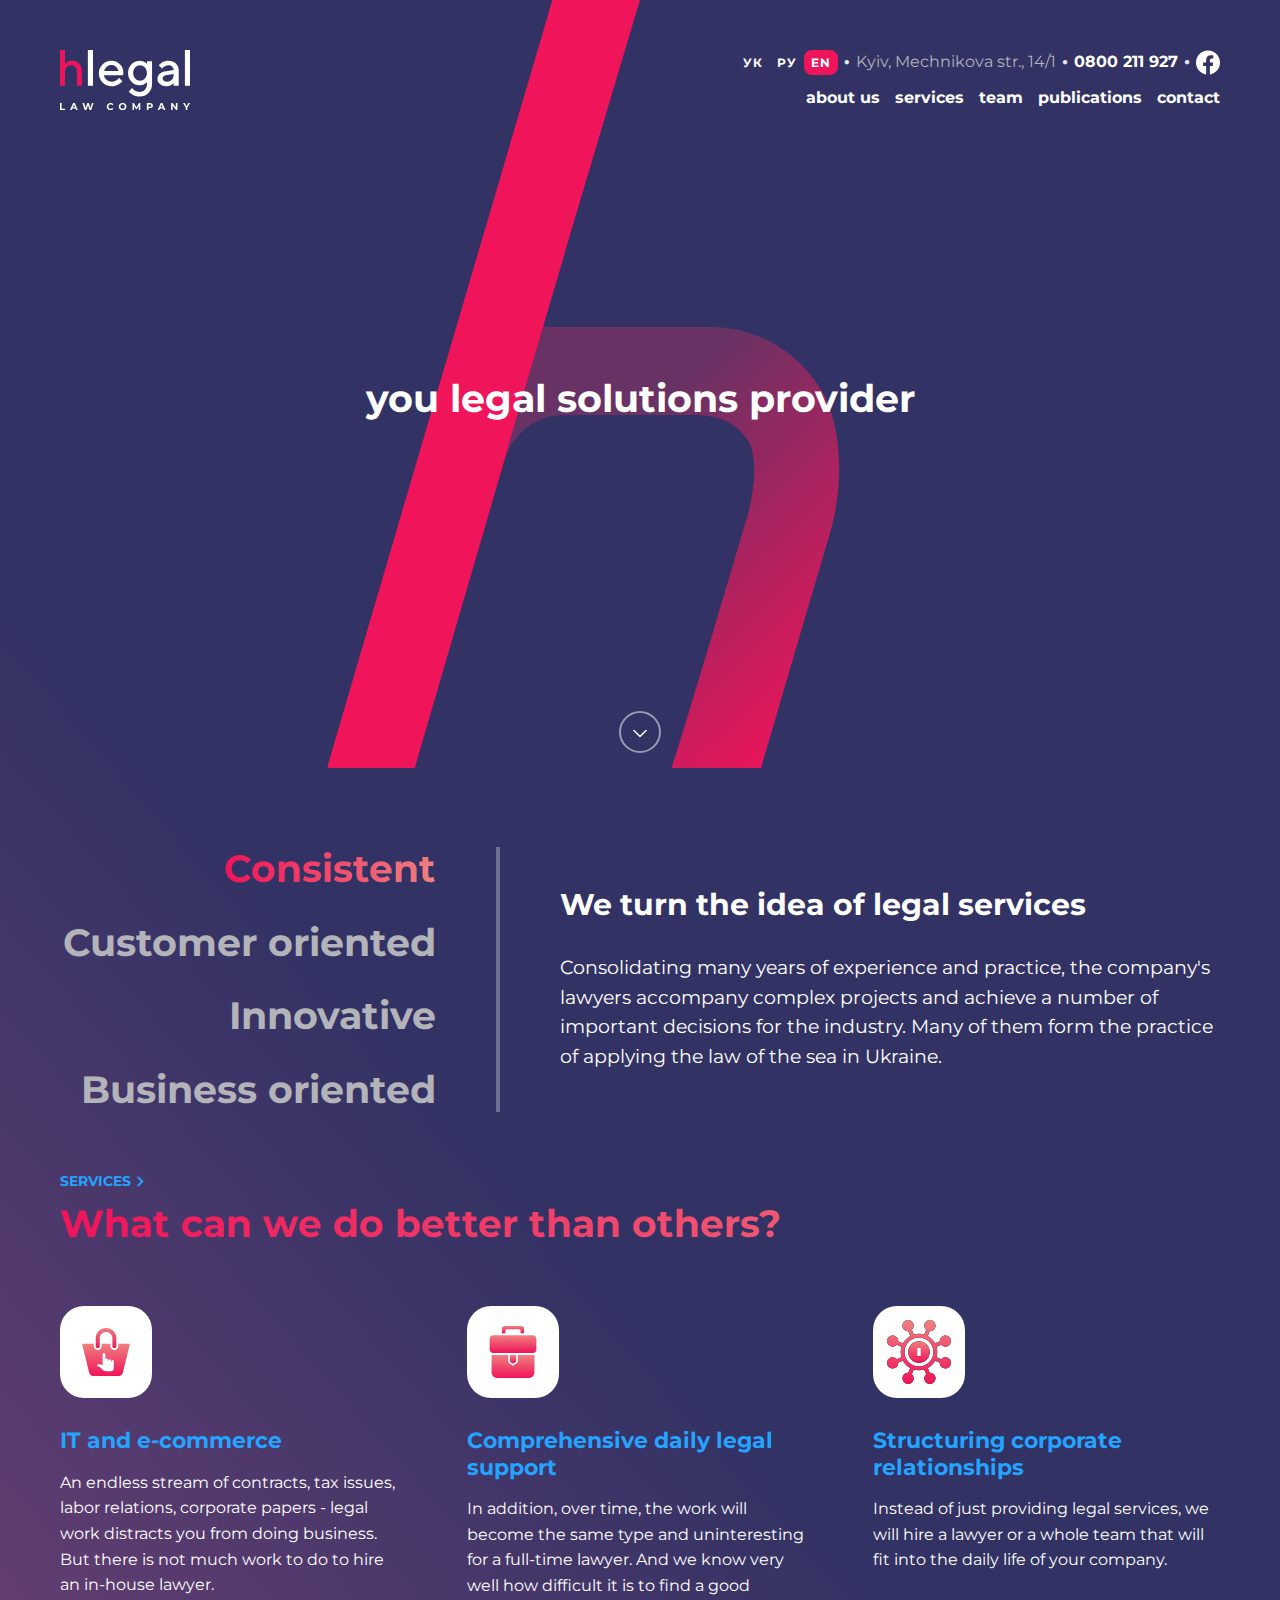
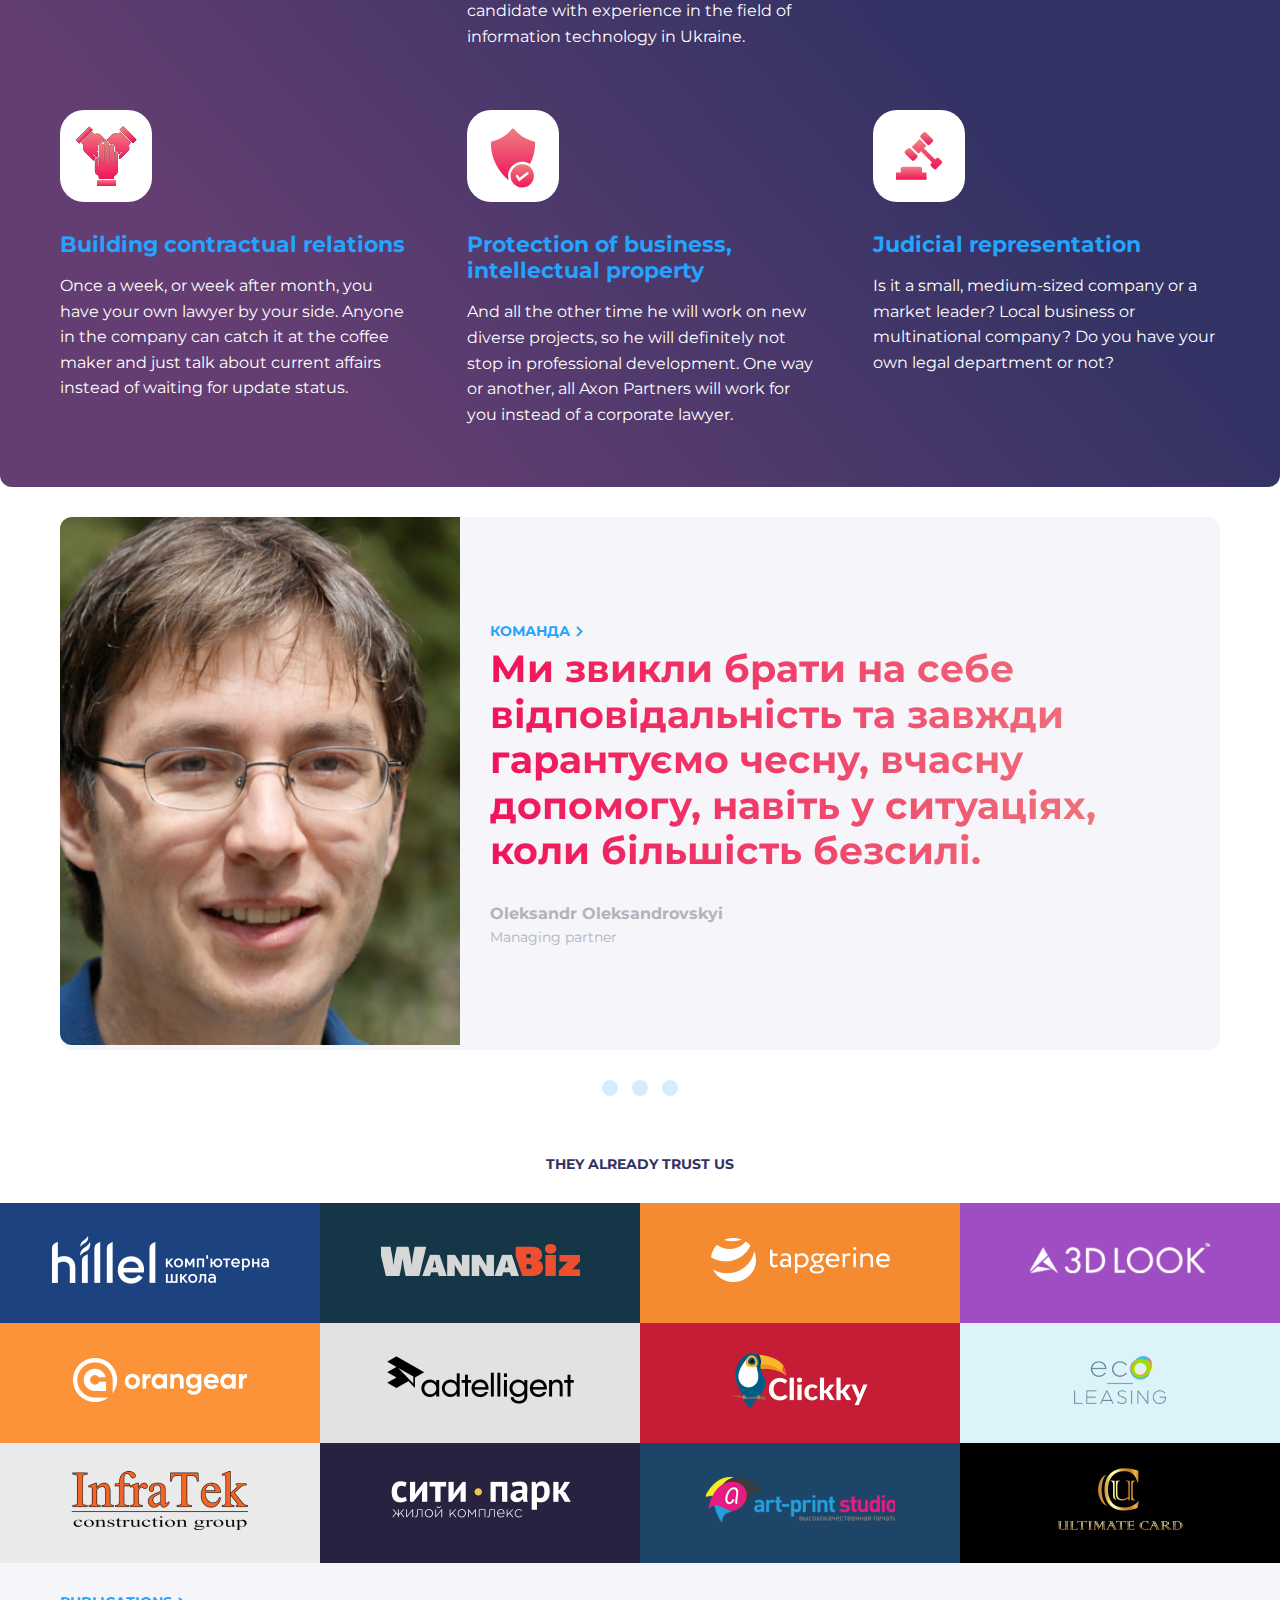
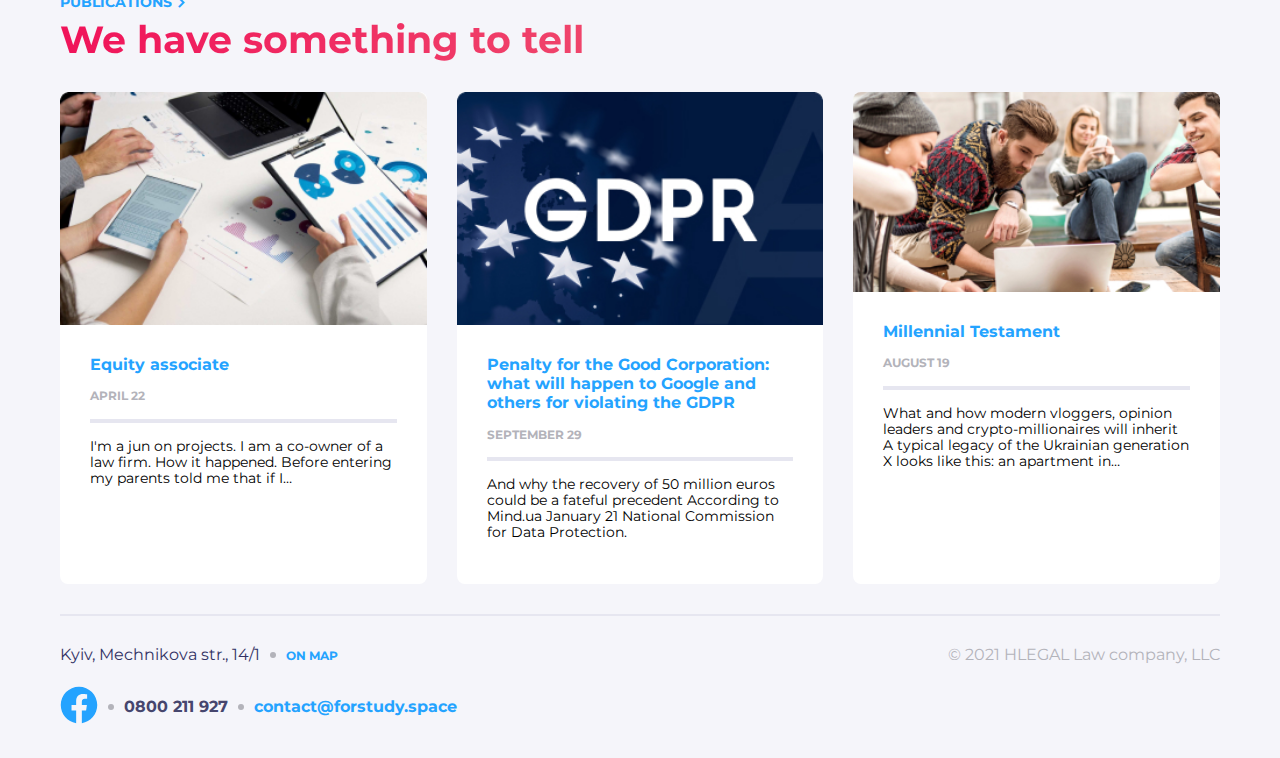
==== commit d7ea861c: "Added burger menu, slider dots, logo to offer" ====
--- a/index.html
+++ b/index.html
@@ -36,7 +36,7 @@
                 <a class="phone-number" href="tel:0800 211 927">0800 211 927</a>
                 <span class="separator"> &#9679;</span>
                 <a class="facebook" href="#">
-                    <svg width="24" height="25" viewBox="0 0 24 25"  xmlns="http://www.w3.org/2000/svg">
+                    <svg width="24" height="25" viewBox="0 0 24 25" xmlns="http://www.w3.org/2000/svg">
                         <path d="M24 12.5733C24 5.90541 18.6274 0.5 12 0.5C5.37258 0.5 0 5.90541 0 12.5733C0 18.5995 4.38823 23.5943 10.125 24.5V16.0633H7.07813V12.5733H10.125V9.91343C10.125 6.88755 11.9165 5.21615 14.6576 5.21615C15.9705 5.21615 17.3438 5.45195 17.3438 5.45195V8.42313H15.8306C14.3399 8.42313 13.875 9.35379 13.875 10.3086V12.5733H17.2031L16.6711 16.0633H13.875V24.5C19.6118 23.5943 24 18.5995 24 12.5733Z"/>
                     </svg>
                 </a>
@@ -46,26 +46,27 @@
                     <?xml version="1.0" encoding="UTF-8"?>
                     <svg viewBox="0 0 130 60" xmlns="http://www.w3.org/2000/svg">
                         <g clip-path="url(#a)">
-                            <path d="m4.9567 0h-4.9567v35.799h4.9567v-13.281c0-2.2468 0.55885-4.0193 1.6765-5.2675s2.6484-1.8972 4.5436-1.8972c1.628 0 2.9886 0.5991 4.082 1.7474 1.0934 1.1734 1.6523 2.6462 1.6523 4.4187v14.304h4.981v-14.304c0-3.2953-0.899-5.8915-2.6971-7.8387-1.798-1.9472-4.1549-2.9208-7.022-2.9208-0.8261 0-1.6522 0.0998-2.454 0.3245-0.82612 0.2247-1.4822 0.4743-2.0167 0.7489-0.53454 0.2746-1.0448 0.5742-1.5064 0.9237s-0.77752 0.5991-0.92331 0.7489-0.26727 0.2496-0.31587 0.3245v-13.83z" fill="#F0145A"/>
-                            <path d="M32.9727 0H27.8628V35.7689H32.9727V0Z" />
-                            <path d="m63.111 25.294 0.2555-2.5549c0-3.4236-1.1241-6.2851-3.4236-8.5845-2.2994-2.2995-5.1609-3.4236-8.5845-3.4236s-6.3873 1.2263-8.84 3.6791c-2.4527 2.4527-3.6791 5.3653-3.6791 8.84 0 3.5769 1.2775 6.6428 3.7813 9.1977s5.5186 3.8324 8.9933 3.8324c1.3286 0 2.5549-0.2044 3.7813-0.5621 1.2263-0.4088 2.2483-0.8176 2.9637-1.2264 0.7665-0.4599 1.5329-0.9708 2.1972-1.5329s1.1242-0.9709 1.3286-1.2264 0.3577-0.4088 0.4599-0.5621l-3.3214-3.3214-0.7665 0.9709c-0.511 0.6132-1.3797 1.2264-2.606 1.8906-1.2775 0.6643-2.606 0.9709-4.0368 0.9709-1.9928 0-3.6791-0.6132-5.1098-1.8906-1.4308-1.2775-2.2995-2.7593-2.555-4.4967h19.162zm-11.753-10.22c1.8906 0 3.4236 0.5621 4.7011 1.6352 1.2263 1.1241 1.9928 2.5038 2.2994 4.2411h-14.205c0.4599-1.7373 1.2775-3.117 2.555-4.2411 1.2263-1.0731 2.8104-1.6352 4.6499-1.6352z" />
-                            <path d="m86.943 34.287c0 2.2483-0.6643 4.0879-2.0439 5.5186-1.3286 1.3797-3.0148 2.0951-5.1099 2.0951-0.9197 0-1.8395-0.1533-2.7082-0.4088-0.8686-0.2555-1.5329-0.5621-2.095-0.9198s-1.0731-0.7154-1.5841-1.1752c-0.4598-0.4599-0.7664-0.7665-0.9197-0.9198s-0.2555-0.3066-0.3577-0.4088l-3.3214 3.3214 0.4088 0.511c0.2555 0.3577 0.7154 0.8175 1.3285 1.3285 0.6132 0.4599 1.3286 0.9709 2.1462 1.4819 0.8175 0.4599 1.8395 0.8687 3.117 1.2263 1.2774 0.3577 2.606 0.5621 3.9856 0.5621 3.4747 0 6.3362-1.1752 8.7379-3.5258 2.3505-2.4016 3.5257-5.2631 3.5257-8.7378v-22.994h-5.1098v2.5549l-0.8687-0.7665c-0.562-0.511-1.4307-1.022-2.6571-1.533-1.2263-0.5109-2.5549-0.7664-3.8834-0.7664-3.117 0-5.7742 1.1752-8.0736 3.5769-2.2994 2.4016-3.4236 5.2631-3.4236 8.6867s1.1242 6.2851 3.4236 8.6867 4.9566 3.5769 8.0736 3.5769c0.8686 0 1.6862-0.1022 2.5549-0.3066 0.8175-0.2555 1.4818-0.511 2.0439-0.7665s1.0731-0.5621 1.533-0.9198c0.4598-0.3576 0.8175-0.6131 0.9197-0.7153l0.3577-0.3577v2.095zm-13.796-11.293c0-2.1462 0.6642-3.9346 2.0439-5.4164 1.3796-1.4819 3.0148-2.2484 4.8543-2.2484 1.8396 0 3.4747 0.7665 4.8544 2.2484 1.3285 1.4818 2.0439 3.2702 2.0439 5.4164 0 2.1461-0.7154 3.9346-2.0439 5.4164-1.3797 1.4819-3.0148 2.2483-4.8544 2.2483-1.8395 0-3.4747-0.7664-4.8543-2.2483-1.3797-1.4818-2.0439-3.2703-2.0439-5.4164z" />
-                            <path d="m118.72 35.769v-15.84c0-2.606-0.971-4.8033-2.862-6.5406-1.89-1.7885-4.343-2.6571-7.358-2.6571-1.175 0-2.35 0.1533-3.474 0.4599-1.125 0.3576-2.044 0.7153-2.709 1.1241-0.664 0.4088-1.328 0.8687-1.941 1.4308-0.6136 0.511-0.9713 0.8686-1.1757 1.073-0.1533 0.2044-0.3066 0.3577-0.4088 0.511l3.3215 3.3214 0.664-0.8687c0.409-0.562 1.124-1.073 2.197-1.6351s2.249-0.8176 3.526-0.8176c1.482 0 2.708 0.4599 3.679 1.3286s1.431 1.9928 1.431 3.2703l-8.942 1.5329c-2.197 0.3577-3.986 1.2264-5.2122 2.6061-1.2775 1.3796-1.9417 3.0659-1.9417 5.0587 0 1.8906 0.8175 3.5258 2.4527 4.9565 1.6862 1.4819 3.7302 2.1973 6.2342 2.1973 0.868 0 1.686-0.1022 2.504-0.3577 0.868-0.2044 1.533-0.4599 2.095-0.7154s1.073-0.5621 1.533-0.9198c0.459-0.3577 0.766-0.6132 0.97-0.7153 0.154-0.1533 0.256-0.3066 0.307-0.3577v2.5549h5.11zm-11.753-4.0879c-1.328 0-2.401-0.3066-3.168-0.9198-0.817-0.6131-1.175-1.3285-1.175-2.1461 0-0.8687 0.255-1.6351 0.817-2.1972 0.563-0.5621 1.329-0.9709 2.249-1.1242l7.92-1.2774v0.5109c0 2.2995-0.562 4.0368-1.737 5.3143-1.176 1.2263-2.811 1.8395-4.906 1.8395z" />
-                            <path d="M130 0H124.89V35.7689H130V0Z" />
-                            <path d="m0 53.118h1.5992v5.6068h3.4648v1.303h-5.064v-6.9098z" />
-                            <path d="m15.502 58.548h-3.2082l-0.612 1.4806h-1.6386l3.0798-6.9098h1.5794l3.0897 6.9098h-1.6781l-0.612-1.4806zm-0.5034-1.2142-1.0957-2.6455-1.0958 2.6455h2.1915z" />
-                            <path d="m33.512 53.118-2.2605 6.9098h-1.7176l-1.5202-4.6789-1.5695 4.6789h-1.7077l-2.2704-6.9098h1.6583l1.5597 4.8566 1.6288-4.8566h1.4807l1.5794 4.8961 1.609-4.8961h1.53z" />
-                            <path d="m50.523 60.147c-0.7042 0-1.3425-0.1514-1.915-0.4541-0.566-0.3093-1.0135-0.7337-1.3425-1.2734-0.3225-0.5462-0.4837-1.1615-0.4837-1.8459s0.1612-1.2964 0.4837-1.8361c0.329-0.5462 0.7765-0.9706 1.3425-1.2733 0.5725-0.3093 1.2141-0.464 1.9249-0.464 0.5988 0 1.1385 0.1053 1.6189 0.3159 0.4869 0.2106 0.895 0.5133 1.224 0.9081l-1.0266 0.9477c-0.4673-0.5396-1.0464-0.8095-1.7374-0.8095-0.4277 0-0.8094 0.0955-1.145 0.2863-0.3357 0.1843-0.5989 0.4442-0.7897 0.7798-0.1843 0.3357-0.2764 0.7173-0.2764 1.1451s0.0921 0.8094 0.2764 1.1451c0.1908 0.3356 0.454 0.5988 0.7897 0.7897 0.3356 0.1842 0.7173 0.2764 1.145 0.2764 0.691 0 1.2701-0.2731 1.7374-0.8193l1.0266 0.9476c-0.329 0.4014-0.7371 0.7074-1.224 0.918-0.487 0.2106-1.0299 0.3159-1.6288 0.3159z" />
-                            <path d="m62.593 60.147c-0.7173 0-1.3655-0.1546-1.9446-0.4639-0.5726-0.3093-1.0234-0.7338-1.3524-1.2734-0.3225-0.5463-0.4837-1.1583-0.4837-1.8361s0.1612-1.2866 0.4837-1.8262c0.329-0.5462 0.7798-0.9739 1.3524-1.2832 0.5791-0.3093 1.2273-0.464 1.9446-0.464s1.3622 0.1547 1.9348 0.464c0.5725 0.3093 1.0233 0.737 1.3523 1.2832 0.3291 0.5396 0.4936 1.1484 0.4936 1.8262s-0.1645 1.2898-0.4936 1.8361c-0.329 0.5396-0.7798 0.9641-1.3523 1.2734-0.5726 0.3093-1.2175 0.4639-1.9348 0.4639zm0-1.3622c0.408 0 0.7765-0.0922 1.1056-0.2764 0.329-0.1909 0.5857-0.4541 0.7699-0.7897 0.1909-0.3357 0.2863-0.7173 0.2863-1.1451s-0.0954-0.8094-0.2863-1.1451c-0.1842-0.3356-0.4409-0.5955-0.7699-0.7798-0.3291-0.1908-0.6976-0.2863-1.1056-0.2863s-0.7765 0.0955-1.1056 0.2863c-0.329 0.1843-0.589 0.4442-0.7798 0.7798-0.1843 0.3357-0.2764 0.7173-0.2764 1.1451s0.0921 0.8094 0.2764 1.1451c0.1908 0.3356 0.4508 0.5988 0.7798 0.7897 0.3291 0.1842 0.6976 0.2764 1.1056 0.2764z" />
-                            <path d="m78.8 60.028-0.0099-4.1459-2.0335 3.4155h-0.7206l-2.0236-3.3266v4.057h-1.5004v-6.9098h1.3227l2.5863 4.294 2.5468-4.294h1.3129l0.0197 6.9098h-1.5004z" />
-                            <path d="m89.866 53.118c0.6121 0 1.1418 0.102 1.5893 0.306 0.4541 0.204 0.8029 0.4935 1.0464 0.8686s0.3652 0.8194 0.3652 1.3327c0 0.5067-0.1217 0.9509-0.3652 1.3326-0.2435 0.3751-0.5923 0.6646-1.0464 0.8687-0.4475 0.1974-0.9772 0.2961-1.5893 0.2961h-1.3918v1.9051h-1.5992v-6.9098h2.991zm-0.0888 3.7017c0.4804 0 0.8456-0.102 1.0957-0.306 0.2501-0.2106 0.3751-0.5068 0.3751-0.8884 0-0.3883-0.125-0.6844-0.3751-0.8885-0.2501-0.2105-0.6153-0.3158-1.0957-0.3158h-1.303v2.3987h1.303z" />
-                            <path d="m103.15 58.548h-3.2084l-0.612 1.4806h-1.6387l3.0801-6.9098h1.579l3.09 6.9098h-1.678l-0.612-1.4806zm-0.504-1.2142-1.095-2.6455-1.096 2.6455h2.191z" />
-                            <path d="m117.43 53.118v6.9098h-1.313l-3.445-4.1952v4.1952h-1.58v-6.9098h1.323l3.435 4.1952v-4.1952h1.58z" />
-                            <path d="m127.32 57.58v2.448h-1.599v-2.4678l-2.675-4.442h1.698l1.846 3.0699 1.845-3.0699h1.57l-2.685 4.4618z" />
+                            <path d="m4.9567 0h-4.9567v35.799h4.9567v-13.281c0-2.2468 0.55885-4.0193 1.6765-5.2675s2.6484-1.8972 4.5436-1.8972c1.628 0 2.9886 0.5991 4.082 1.7474 1.0934 1.1734 1.6523 2.6462 1.6523 4.4187v14.304h4.981v-14.304c0-3.2953-0.899-5.8915-2.6971-7.8387-1.798-1.9472-4.1549-2.9208-7.022-2.9208-0.8261 0-1.6522 0.0998-2.454 0.3245-0.82612 0.2247-1.4822 0.4743-2.0167 0.7489-0.53454 0.2746-1.0448 0.5742-1.5064 0.9237s-0.77752 0.5991-0.92331 0.7489-0.26727 0.2496-0.31587 0.3245v-13.83z"
+                                  fill="#F0145A"/>
+                            <path d="M32.9727 0H27.8628V35.7689H32.9727V0Z"/>
+                            <path d="m63.111 25.294 0.2555-2.5549c0-3.4236-1.1241-6.2851-3.4236-8.5845-2.2994-2.2995-5.1609-3.4236-8.5845-3.4236s-6.3873 1.2263-8.84 3.6791c-2.4527 2.4527-3.6791 5.3653-3.6791 8.84 0 3.5769 1.2775 6.6428 3.7813 9.1977s5.5186 3.8324 8.9933 3.8324c1.3286 0 2.5549-0.2044 3.7813-0.5621 1.2263-0.4088 2.2483-0.8176 2.9637-1.2264 0.7665-0.4599 1.5329-0.9708 2.1972-1.5329s1.1242-0.9709 1.3286-1.2264 0.3577-0.4088 0.4599-0.5621l-3.3214-3.3214-0.7665 0.9709c-0.511 0.6132-1.3797 1.2264-2.606 1.8906-1.2775 0.6643-2.606 0.9709-4.0368 0.9709-1.9928 0-3.6791-0.6132-5.1098-1.8906-1.4308-1.2775-2.2995-2.7593-2.555-4.4967h19.162zm-11.753-10.22c1.8906 0 3.4236 0.5621 4.7011 1.6352 1.2263 1.1241 1.9928 2.5038 2.2994 4.2411h-14.205c0.4599-1.7373 1.2775-3.117 2.555-4.2411 1.2263-1.0731 2.8104-1.6352 4.6499-1.6352z"/>
+                            <path d="m86.943 34.287c0 2.2483-0.6643 4.0879-2.0439 5.5186-1.3286 1.3797-3.0148 2.0951-5.1099 2.0951-0.9197 0-1.8395-0.1533-2.7082-0.4088-0.8686-0.2555-1.5329-0.5621-2.095-0.9198s-1.0731-0.7154-1.5841-1.1752c-0.4598-0.4599-0.7664-0.7665-0.9197-0.9198s-0.2555-0.3066-0.3577-0.4088l-3.3214 3.3214 0.4088 0.511c0.2555 0.3577 0.7154 0.8175 1.3285 1.3285 0.6132 0.4599 1.3286 0.9709 2.1462 1.4819 0.8175 0.4599 1.8395 0.8687 3.117 1.2263 1.2774 0.3577 2.606 0.5621 3.9856 0.5621 3.4747 0 6.3362-1.1752 8.7379-3.5258 2.3505-2.4016 3.5257-5.2631 3.5257-8.7378v-22.994h-5.1098v2.5549l-0.8687-0.7665c-0.562-0.511-1.4307-1.022-2.6571-1.533-1.2263-0.5109-2.5549-0.7664-3.8834-0.7664-3.117 0-5.7742 1.1752-8.0736 3.5769-2.2994 2.4016-3.4236 5.2631-3.4236 8.6867s1.1242 6.2851 3.4236 8.6867 4.9566 3.5769 8.0736 3.5769c0.8686 0 1.6862-0.1022 2.5549-0.3066 0.8175-0.2555 1.4818-0.511 2.0439-0.7665s1.0731-0.5621 1.533-0.9198c0.4598-0.3576 0.8175-0.6131 0.9197-0.7153l0.3577-0.3577v2.095zm-13.796-11.293c0-2.1462 0.6642-3.9346 2.0439-5.4164 1.3796-1.4819 3.0148-2.2484 4.8543-2.2484 1.8396 0 3.4747 0.7665 4.8544 2.2484 1.3285 1.4818 2.0439 3.2702 2.0439 5.4164 0 2.1461-0.7154 3.9346-2.0439 5.4164-1.3797 1.4819-3.0148 2.2483-4.8544 2.2483-1.8395 0-3.4747-0.7664-4.8543-2.2483-1.3797-1.4818-2.0439-3.2703-2.0439-5.4164z"/>
+                            <path d="m118.72 35.769v-15.84c0-2.606-0.971-4.8033-2.862-6.5406-1.89-1.7885-4.343-2.6571-7.358-2.6571-1.175 0-2.35 0.1533-3.474 0.4599-1.125 0.3576-2.044 0.7153-2.709 1.1241-0.664 0.4088-1.328 0.8687-1.941 1.4308-0.6136 0.511-0.9713 0.8686-1.1757 1.073-0.1533 0.2044-0.3066 0.3577-0.4088 0.511l3.3215 3.3214 0.664-0.8687c0.409-0.562 1.124-1.073 2.197-1.6351s2.249-0.8176 3.526-0.8176c1.482 0 2.708 0.4599 3.679 1.3286s1.431 1.9928 1.431 3.2703l-8.942 1.5329c-2.197 0.3577-3.986 1.2264-5.2122 2.6061-1.2775 1.3796-1.9417 3.0659-1.9417 5.0587 0 1.8906 0.8175 3.5258 2.4527 4.9565 1.6862 1.4819 3.7302 2.1973 6.2342 2.1973 0.868 0 1.686-0.1022 2.504-0.3577 0.868-0.2044 1.533-0.4599 2.095-0.7154s1.073-0.5621 1.533-0.9198c0.459-0.3577 0.766-0.6132 0.97-0.7153 0.154-0.1533 0.256-0.3066 0.307-0.3577v2.5549h5.11zm-11.753-4.0879c-1.328 0-2.401-0.3066-3.168-0.9198-0.817-0.6131-1.175-1.3285-1.175-2.1461 0-0.8687 0.255-1.6351 0.817-2.1972 0.563-0.5621 1.329-0.9709 2.249-1.1242l7.92-1.2774v0.5109c0 2.2995-0.562 4.0368-1.737 5.3143-1.176 1.2263-2.811 1.8395-4.906 1.8395z"/>
+                            <path d="M130 0H124.89V35.7689H130V0Z"/>
+                            <path d="m0 53.118h1.5992v5.6068h3.4648v1.303h-5.064v-6.9098z"/>
+                            <path d="m15.502 58.548h-3.2082l-0.612 1.4806h-1.6386l3.0798-6.9098h1.5794l3.0897 6.9098h-1.6781l-0.612-1.4806zm-0.5034-1.2142-1.0957-2.6455-1.0958 2.6455h2.1915z"/>
+                            <path d="m33.512 53.118-2.2605 6.9098h-1.7176l-1.5202-4.6789-1.5695 4.6789h-1.7077l-2.2704-6.9098h1.6583l1.5597 4.8566 1.6288-4.8566h1.4807l1.5794 4.8961 1.609-4.8961h1.53z"/>
+                            <path d="m50.523 60.147c-0.7042 0-1.3425-0.1514-1.915-0.4541-0.566-0.3093-1.0135-0.7337-1.3425-1.2734-0.3225-0.5462-0.4837-1.1615-0.4837-1.8459s0.1612-1.2964 0.4837-1.8361c0.329-0.5462 0.7765-0.9706 1.3425-1.2733 0.5725-0.3093 1.2141-0.464 1.9249-0.464 0.5988 0 1.1385 0.1053 1.6189 0.3159 0.4869 0.2106 0.895 0.5133 1.224 0.9081l-1.0266 0.9477c-0.4673-0.5396-1.0464-0.8095-1.7374-0.8095-0.4277 0-0.8094 0.0955-1.145 0.2863-0.3357 0.1843-0.5989 0.4442-0.7897 0.7798-0.1843 0.3357-0.2764 0.7173-0.2764 1.1451s0.0921 0.8094 0.2764 1.1451c0.1908 0.3356 0.454 0.5988 0.7897 0.7897 0.3356 0.1842 0.7173 0.2764 1.145 0.2764 0.691 0 1.2701-0.2731 1.7374-0.8193l1.0266 0.9476c-0.329 0.4014-0.7371 0.7074-1.224 0.918-0.487 0.2106-1.0299 0.3159-1.6288 0.3159z"/>
+                            <path d="m62.593 60.147c-0.7173 0-1.3655-0.1546-1.9446-0.4639-0.5726-0.3093-1.0234-0.7338-1.3524-1.2734-0.3225-0.5463-0.4837-1.1583-0.4837-1.8361s0.1612-1.2866 0.4837-1.8262c0.329-0.5462 0.7798-0.9739 1.3524-1.2832 0.5791-0.3093 1.2273-0.464 1.9446-0.464s1.3622 0.1547 1.9348 0.464c0.5725 0.3093 1.0233 0.737 1.3523 1.2832 0.3291 0.5396 0.4936 1.1484 0.4936 1.8262s-0.1645 1.2898-0.4936 1.8361c-0.329 0.5396-0.7798 0.9641-1.3523 1.2734-0.5726 0.3093-1.2175 0.4639-1.9348 0.4639zm0-1.3622c0.408 0 0.7765-0.0922 1.1056-0.2764 0.329-0.1909 0.5857-0.4541 0.7699-0.7897 0.1909-0.3357 0.2863-0.7173 0.2863-1.1451s-0.0954-0.8094-0.2863-1.1451c-0.1842-0.3356-0.4409-0.5955-0.7699-0.7798-0.3291-0.1908-0.6976-0.2863-1.1056-0.2863s-0.7765 0.0955-1.1056 0.2863c-0.329 0.1843-0.589 0.4442-0.7798 0.7798-0.1843 0.3357-0.2764 0.7173-0.2764 1.1451s0.0921 0.8094 0.2764 1.1451c0.1908 0.3356 0.4508 0.5988 0.7798 0.7897 0.3291 0.1842 0.6976 0.2764 1.1056 0.2764z"/>
+                            <path d="m78.8 60.028-0.0099-4.1459-2.0335 3.4155h-0.7206l-2.0236-3.3266v4.057h-1.5004v-6.9098h1.3227l2.5863 4.294 2.5468-4.294h1.3129l0.0197 6.9098h-1.5004z"/>
+                            <path d="m89.866 53.118c0.6121 0 1.1418 0.102 1.5893 0.306 0.4541 0.204 0.8029 0.4935 1.0464 0.8686s0.3652 0.8194 0.3652 1.3327c0 0.5067-0.1217 0.9509-0.3652 1.3326-0.2435 0.3751-0.5923 0.6646-1.0464 0.8687-0.4475 0.1974-0.9772 0.2961-1.5893 0.2961h-1.3918v1.9051h-1.5992v-6.9098h2.991zm-0.0888 3.7017c0.4804 0 0.8456-0.102 1.0957-0.306 0.2501-0.2106 0.3751-0.5068 0.3751-0.8884 0-0.3883-0.125-0.6844-0.3751-0.8885-0.2501-0.2105-0.6153-0.3158-1.0957-0.3158h-1.303v2.3987h1.303z"/>
+                            <path d="m103.15 58.548h-3.2084l-0.612 1.4806h-1.6387l3.0801-6.9098h1.579l3.09 6.9098h-1.678l-0.612-1.4806zm-0.504-1.2142-1.095-2.6455-1.096 2.6455h2.191z"/>
+                            <path d="m117.43 53.118v6.9098h-1.313l-3.445-4.1952v4.1952h-1.58v-6.9098h1.323l3.435 4.1952v-4.1952h1.58z"/>
+                            <path d="m127.32 57.58v2.448h-1.599v-2.4678l-2.675-4.442h1.698l1.846 3.0699 1.845-3.0699h1.57l-2.685 4.4618z"/>
                         </g>
                         <defs>
                             <clipPath id="a">
-                                <rect width="130" height="60" />
+                                <rect width="130" height="60"/>
                             </clipPath>
                         </defs>
                     </svg>
@@ -75,9 +76,16 @@
                 <p>services</p>
                 <div class="spacer"></div>
             </div>
+
             <nav class="header--nav">
-                <ul>
-                    <li><a href="#">about us</a></li>
+
+                <input type="checkbox" id="menu--toggle" class="menu--checkbox visually-hidden">
+                <label class="menu--btn" for="menu--toggle">
+                    <span></span>
+                </label>
+
+                <ul class="menu--box">
+                    <li><a href="#" class="menu--box-active">about us</a></li>
                     <li><a href="#">services</a></li>
                     <li><a href="#">team</a></li>
                     <li><a href="#">publications</a></li>
@@ -89,17 +97,17 @@
             <h1>you legal solutions provider</h1>
             <a class="move-down" href="#">
                 <svg width="20" height="12" viewBox="0 0 20 12" fill="none" xmlns="http://www.w3.org/2000/svg">
-                    <path d="M1 1L10 10L19 1"  stroke-width="2"/>
+                    <path d="M1 1L10 10L19 1" stroke-width="2"/>
                 </svg>
 
             </a>
         </section>
         <section class="advantages">
             <ul>
-                <li><a href="#" class="active">Consistent</a></li>
-                <li><a href="#">Customer oriented</a></li>
-                <li><a href="#">Innovative</a></li>
-                <li><a href="#">Business oriented</a></li>
+                <li><a href="" class="active">Consistent</a></li>
+                <li><a href="">Customer oriented</a></li>
+                <li><a href="">Innovative</a></li>
+                <li><a href="">Business oriented</a></li>
             </ul>
             <div class="advantages-info active">
                 <h3>We turn the idea of legal services</h3>
@@ -215,7 +223,8 @@
     </div>
     <section class="team">
         <div class="slider">
-            <article class="slider-item slider-item-active">
+            <input class="slider-item-dots visually-hidden" type="radio" name="slider" id="slide-1" checked>
+            <article class="slider-item">
                 <div class="photo">
                     <img src="img/Team-photos/Team-1.jpg" alt="partner">
                 </div>
@@ -236,6 +245,7 @@
                     <p>Managing partner</p>
                 </div>
             </article>
+            <input class="slider-item-dots visually-hidden" type="radio" name="slider" id="slide-2">
             <article class="slider-item ">
                 <div class="photo">
                     <img src="img/Team-photos/Team-2.jpg" alt="partner">
@@ -258,6 +268,7 @@
                     <p>Managing partner</p>
                 </div>
             </article>
+            <input class="slider-item-dots visually-hidden" type="radio" name="slider" id="slide-3">
             <article class="slider-item ">
                 <div class="photo">
                     <img src="img/Team-photos/Team-3.jpg" alt="partner">
@@ -281,6 +292,12 @@
                 </div>
             </article>
         </div>
+        <div class="slider-label">
+            <label for="slide-1" class="slider-label-item"></label>
+            <label for="slide-2" class="slider-label-item"></label>
+            <label for="slide-3" class="slider-label-item"></label>
+        </div>
+
     </section>
     <section class="clients">
         <h3>They already trust us</h3>
@@ -393,7 +410,7 @@
     </div>
     <div class="contacts">
         <a class="facebook" href="#">
-            <svg width="24" height="25" viewBox="0 0 24 25"  xmlns="http://www.w3.org/2000/svg">
+            <svg width="24" height="25" viewBox="0 0 24 25" xmlns="http://www.w3.org/2000/svg">
                 <path d="M24 12.5733C24 5.90541 18.6274 0.5 12 0.5C5.37258 0.5 0 5.90541 0 12.5733C0 18.5995 4.38823 23.5943 10.125 24.5V16.0633H7.07813V12.5733H10.125V9.91343C10.125 6.88755 11.9165 5.21615 14.6576 5.21615C15.9705 5.21615 17.3438 5.45195 17.3438 5.45195V8.42313H15.8306C14.3399 8.42313 13.875 9.35379 13.875 10.3086V12.5733H17.2031L16.6711 16.0633H13.875V24.5C19.6118 23.5943 24 18.5995 24 12.5733Z"/>
             </svg>
         </a>
--- a/style/style.css
+++ b/style/style.css
@@ -49,12 +49,6 @@
   color: var(--color-accent);
 }
 
-.background-gradient {
-  background-image: linear-gradient(228.57deg, #323264 11.93%, #323264 57.17%, #643E72 87.46%), url("../img/Symbol.svg");
-  border-radius: 0 0 12px 12px;
-  margin-bottom: 20px;
-}
-
 .category--link {
   display: inline-flex;
   text-decoration: none;
@@ -149,7 +143,7 @@
   font-size: 16px;
 }
 .header--bar {
-  padding: 15px 15px 12px;
+  padding: 10px 15px;
   display: flex;
   align-items: flex-start;
 }
@@ -173,7 +167,94 @@
   font-size: 20px;
 }
 .header--nav {
+  position: relative;
+}
+.header--nav #menu--toggle {
+  opacity: 0;
+}
+.header--nav .menu--btn {
+  display: flex;
+  align-items: center;
+  position: absolute;
+  right: 22px;
+  top: -47px;
+  width: 18px;
+  height: 18px;
+  cursor: pointer;
+  z-index: 1;
+}
+.header--nav .menu--btn > span,
+.header--nav .menu--btn > span::before,
+.header--nav .menu--btn > span::after {
+  display: block;
+  position: absolute;
+  width: 100%;
+  height: 2px;
+  background-color: var(--color-basic-white);
+}
+.header--nav .menu--btn > span::before {
+  content: "";
+  top: -6px;
+}
+.header--nav .menu--btn > span::after {
+  content: "";
+  top: 6px;
+}
+.header--nav .menu--box {
   display: none;
+  flex-direction: column;
+  justify-content: end;
+  position: fixed;
+  visibility: hidden;
+  bottom: 0;
+  margin: 0;
+  list-style: none;
+  text-align: center;
+  width: 100%;
+  height: 100%;
+  background-color: var(--color-basic-white);
+  padding: 0 20px;
+  box-sizing: border-box;
+}
+.header--nav .menu--box li {
+  width: 100%;
+  line-height: 43px;
+  height: 43px;
+  background-color: var(--color-grey-bg);
+  border-radius: 12px;
+  margin-bottom: 15px;
+  text-align: center;
+}
+.header--nav .menu--box li a {
+  text-decoration: none;
+  color: var(--color-active-regular);
+  font-weight: 700;
+  font-size: 24px;
+}
+.header--nav #menu--toggle:checked ~ .menu--btn > span {
+  transform: rotate(45deg);
+  background-color: #EC6F5D;
+}
+.header--nav #menu--toggle:checked ~ .menu--btn > span::before {
+  top: 0;
+  background-color: #EC6F5D;
+}
+.header--nav #menu--toggle:checked ~ .menu--btn > span::after {
+  top: 0;
+  transform: rotate(90deg);
+  background-color: #EC6F5D;
+}
+.header--nav #menu--toggle:checked ~ .menu--box {
+  visibility: visible;
+  display: flex;
+}
+.header--nav #menu--toggle:checked ~ .menu--box .menu--box-active {
+  color: var(--color-accent);
+}
+.header--nav #menu--toggle:checked ~ .menu--btn {
+  position: absolute;
+  top: 108px;
+  right: 26px;
 }
 .header.light .header--bar p {
   display: flex;
@@ -238,17 +319,32 @@
     padding-left: 60px;
     display: flex;
   }
-  .header--nav ul {
+  .header--nav .menu--btn {
+    display: none;
+  }
+  .header--nav .menu--box {
+    visibility: visible;
     display: flex;
+    background-color: transparent;
+    position: static;
+    flex-direction: row;
     gap: 15px;
     list-style-type: none;
     margin: 0;
     padding: 0;
-  }
-  .header--nav ul a {
+    justify-content: start;
+  }
+  .header--nav .menu--box li {
+    background-color: transparent;
+    line-height: 1.2;
+    margin: 0;
+    width: auto;
+  }
+  .header--nav .menu--box li a {
     text-decoration: none;
     color: var(--color-basic-white);
     font-weight: 700;
+    font-size: 16px;
   }
   .header.light .header--lang-bar {
     background: transparent;
@@ -304,6 +400,18 @@
     grid-column: 2/3;
     margin: 7px 0 0 auto;
     padding: 0 60px 0 0;
+  }
+  .header--nav a::after {
+    content: "";
+    position: absolute;
+    left: 0;
+    top: calc(100% + 5px);
+    width: 100%;
+    height: 2px;
+    background-color: transparent;
+  }
+  .header--nav a:hover a::after {
+    background-color: currentColor;
   }
   .header.light {
     grid-template-columns: 310px auto;
@@ -341,6 +449,12 @@
   --color-bg-gradient: linear-gradient(228.57deg, #323264 11.93%, #323264 57.17%, #643E72 87.46%);
 }
 
+.offer-page .background-gradient {
+  background: url("../img/Symbol.svg") 65% 0 no-repeat, linear-gradient(228.57deg, #323264 11.93%, #323264 57.17%, #643E72 87.46%) no-repeat;
+  border-radius: 0 0 12px 12px;
+  margin-bottom: 20px;
+  background-size: 524px 600px, auto;
+}
 .offer-page .background-gradient .offer {
   display: flex;
   flex-direction: column;
@@ -355,12 +469,15 @@
   margin: 0 0 159px;
   text-align: center;
 }
+.offer-page .background-gradient .offer .move-down {
+  margin-bottom: 30px;
+}
 .offer-page .background-gradient .offer .move-down svg {
   stroke: var(--color-basic-white);
   width: 18px;
   height: 9px;
   background: transparent;
-  padding: 18px 12px 15px;
+  padding: 16px 10px 13px;
   border: 2px solid rgba(255, 255, 255, 0.5);
   border-radius: 50%;
 }
@@ -370,37 +487,53 @@
 }
 
 @media screen and (min-width: 768px) {
-  .offer-page .offer {
+  .offer-page .background-gradient {
+    background-size: 893px 1053px, auto;
+    background-position: 64% 0;
+  }
+  .offer-page .background-gradient .offer {
     padding-top: 269px;
   }
-  .offer-page .offer h1 {
+  .offer-page .background-gradient .offer h1 {
     max-width: none;
     margin: 0 0 417px;
   }
 }
 @media screen and (min-width: 1024px) {
-  .offer-page .offer {
+  .offer-page .background-gradient {
+    background-size: 670px 768px, auto;
+    background-position: 49% 0;
+  }
+  .offer-page .background-gradient .offer {
     padding-top: 245px;
   }
-  .offer-page .offer h1 {
+  .offer-page .background-gradient .offer h1 {
     max-width: none;
     margin: 0 0 289px;
   }
 }
 @media screen and (min-width: 1440px) {
-  .offer-page .offer {
+  .offer-page .background-gradient {
+    background-size: 638px 800px, auto;
+    background-position: 49% 0;
+  }
+  .offer-page .background-gradient .offer {
     padding-top: 261px;
   }
-  .offer-page .offer h1 {
+  .offer-page .background-gradient .offer h1 {
     max-width: none;
     margin: 0 0 305px;
   }
 }
 @media screen and (min-width: 1920px) {
-  .offer-page .offer {
+  .offer-page .background-gradient {
+    background-size: 873px 1000px, auto;
+    background-position: 48% 0;
+  }
+  .offer-page .background-gradient .offer {
     padding-top: 361px;
   }
-  .offer-page .offer h1 {
+  .offer-page .background-gradient .offer h1 {
     max-width: none;
     margin: 0 0 405px;
   }
@@ -527,8 +660,26 @@
   color: var(--color-grey-text);
   margin: 0;
 }
-.team .slider .slider-item-active.slider-item {
-  display: flex;
+.team .slider input:checked + .slider-item {
+  display: flex;
+}
+.team .slider-label {
+  display: flex;
+  flex-direction: row;
+  justify-content: center;
+  padding-top: 30px;
+}
+.team .slider-label-item {
+  display: inline-block;
+  width: 16px;
+  height: 16px;
+  background: var(--color-active-regular);
+  margin: 0 7px;
+  border-radius: 50%;
+  opacity: 0.2;
+}
+.team .slider-label-item:hover {
+  opacity: 1;
 }
 
 .team-page {
@@ -965,6 +1116,11 @@
     position: absolute;
   }
 }
+.advantages {
+  display: flex;
+  flex-direction: column;
+  padding-top: 30px;
+}
 .advantages ul {
   overflow: auto;
   white-space: nowrap;
@@ -972,7 +1128,7 @@
   list-style: none;
   gap: 30px;
   padding: 0 0 0 30px;
-  margin: 0 0 30px;
+  margin: 0;
   -ms-overflow-style: none; /* IE and Edge */
   scrollbar-width: none; /* Firefox */
 }
@@ -1020,9 +1176,12 @@
 }
 
 @media screen and (min-width: 768px) {
+  .advantages {
+    padding-top: 60px;
+  }
   .advantages ul {
     padding: 0 0 0 60px;
-    margin: 0 0 60px;
+    margin: 0;
   }
   .advantages ul li a {
     font-size: 38px;
